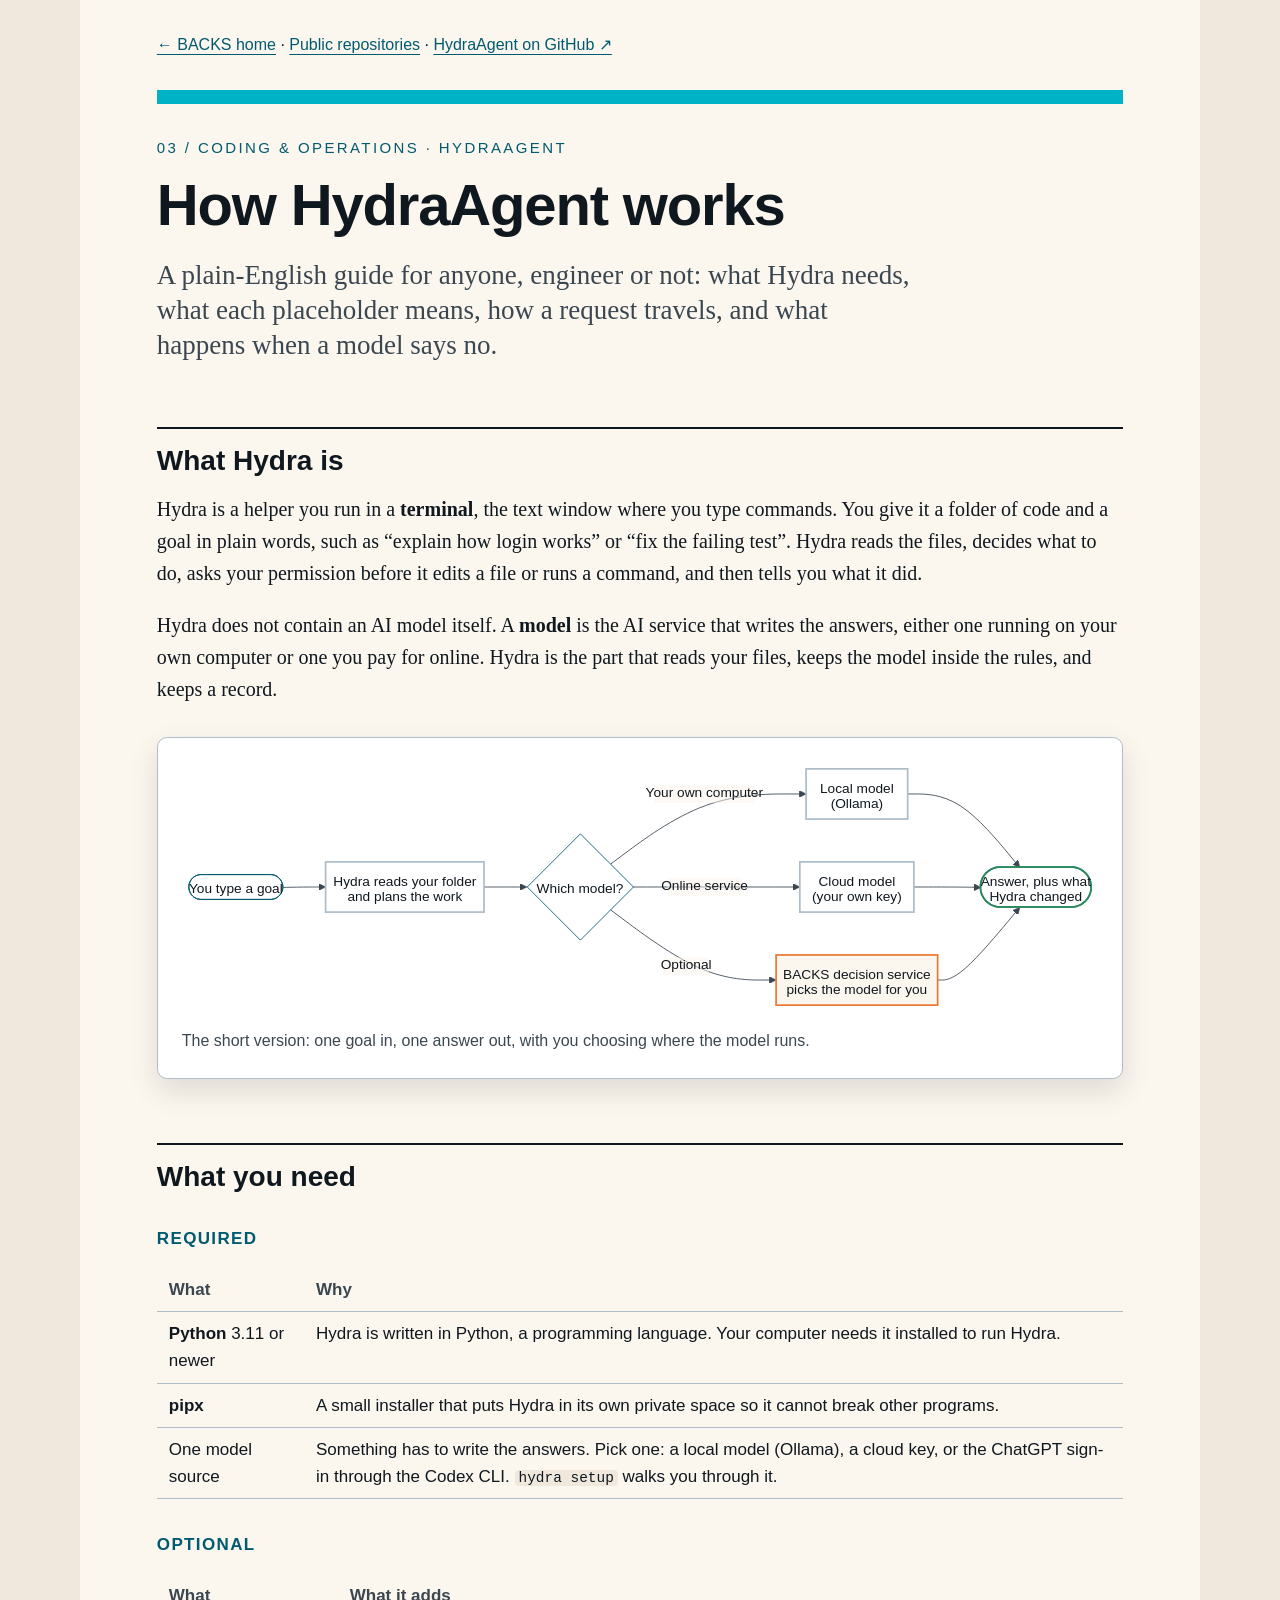
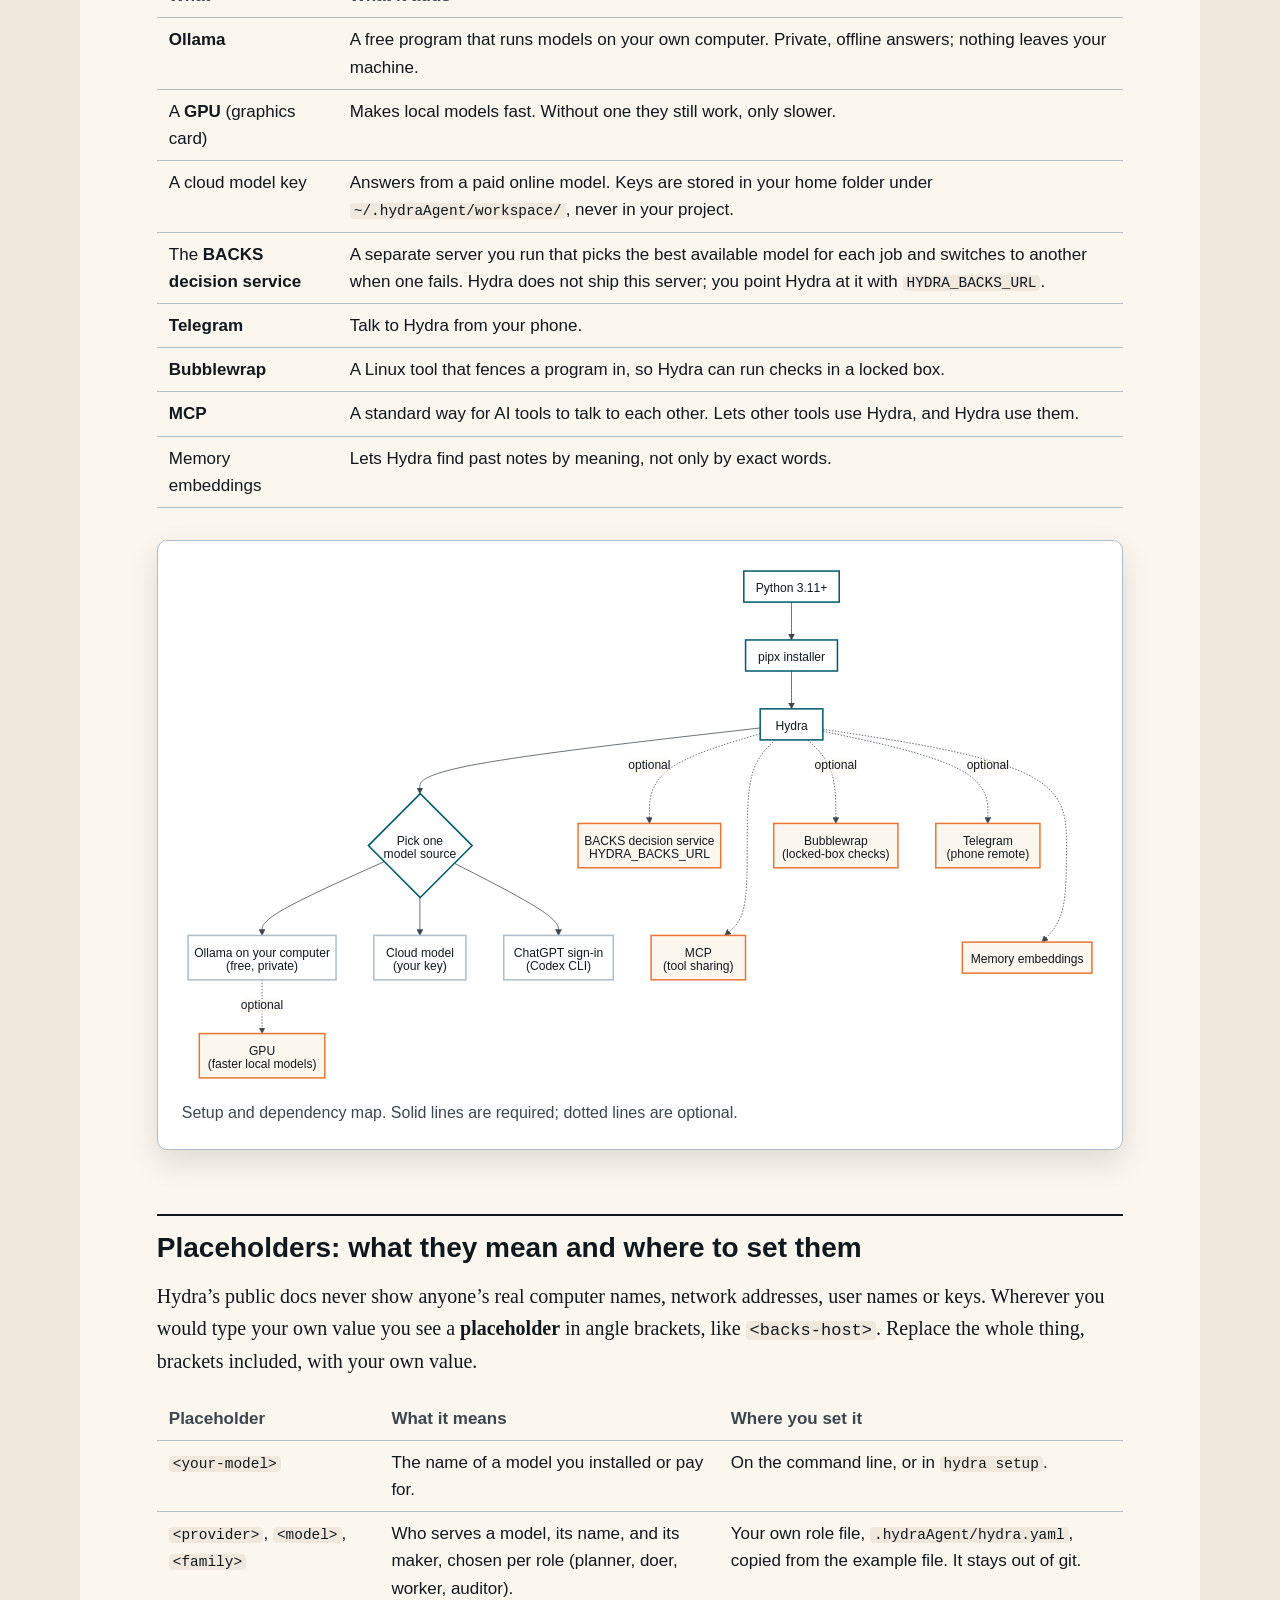
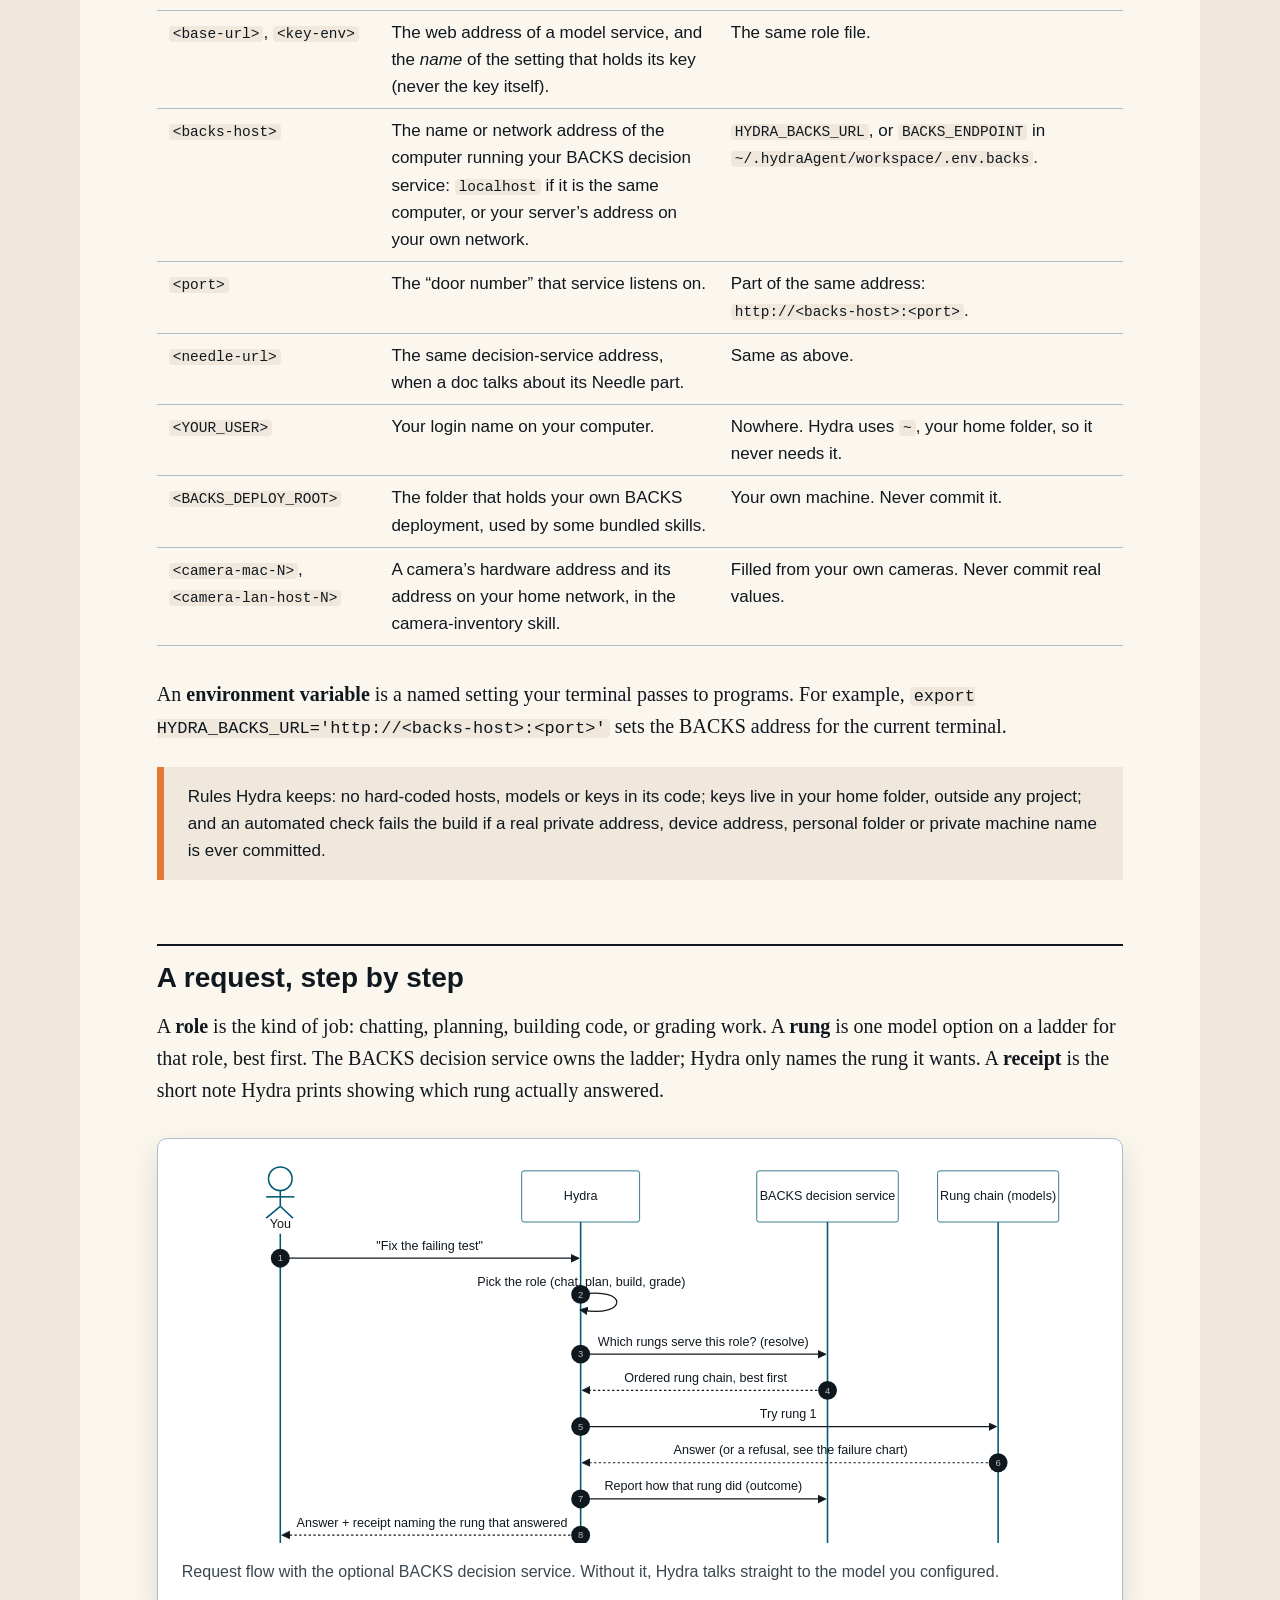
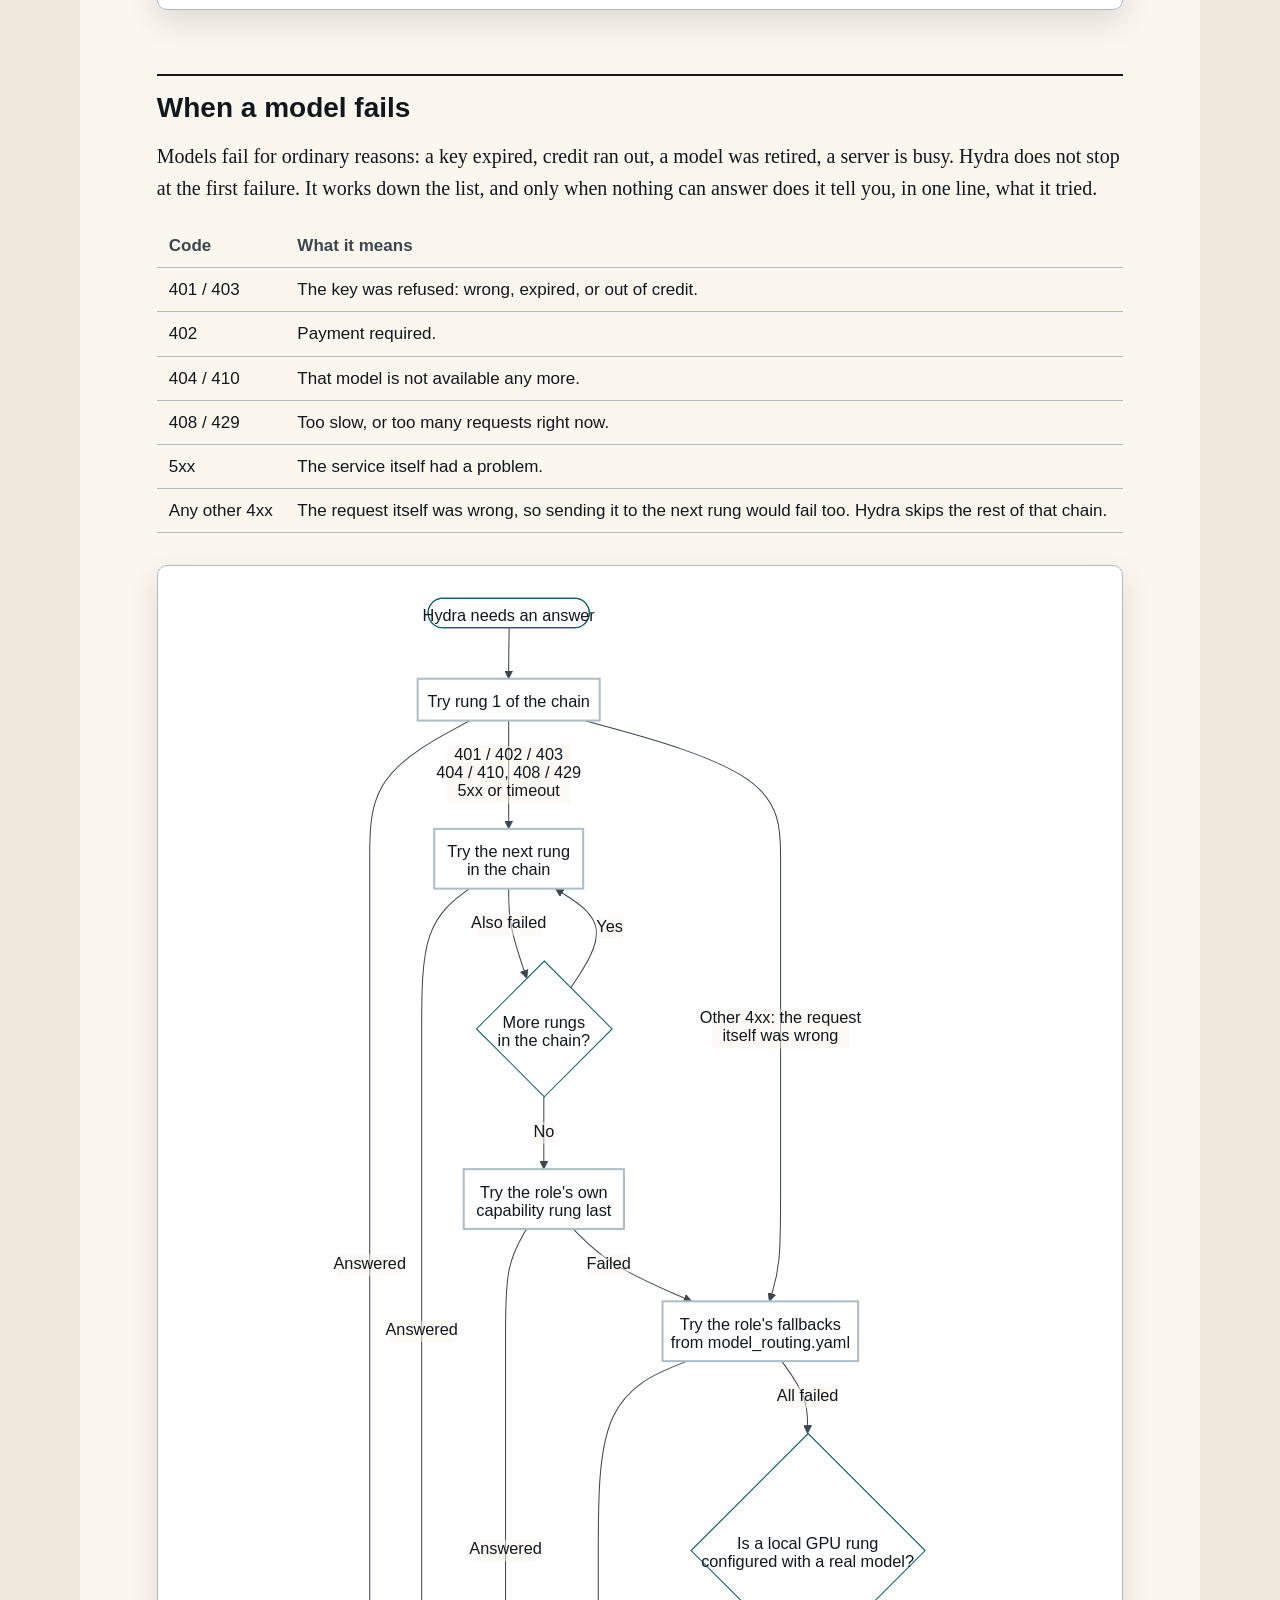
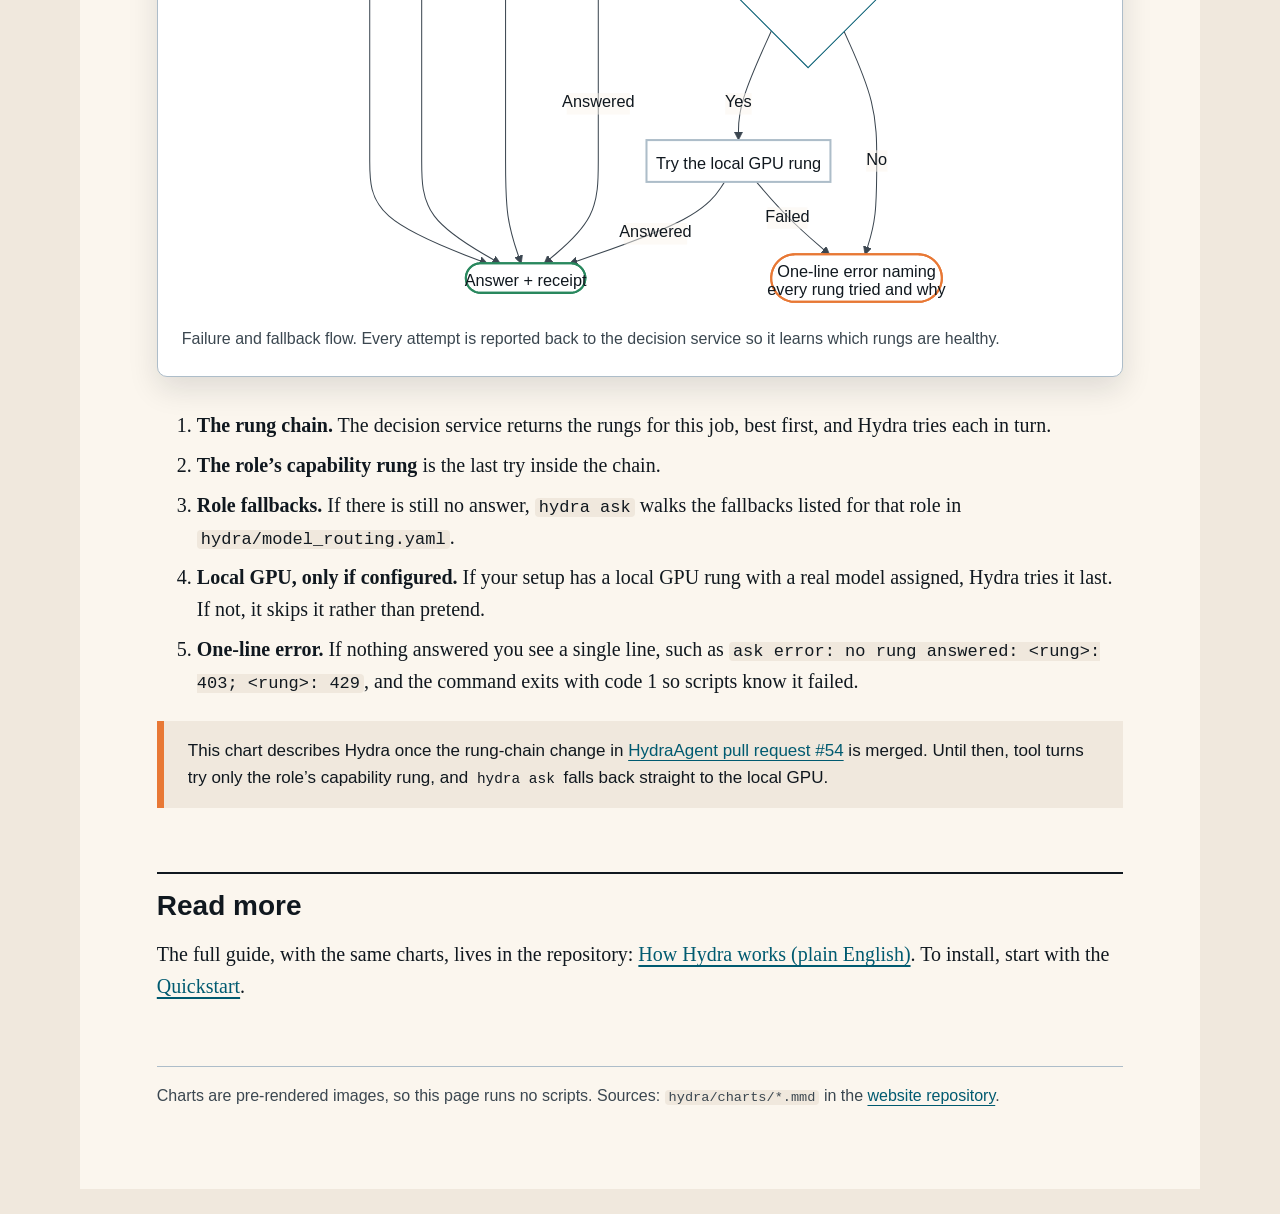
==== hydra/index.html @ c40177de "feat: plain-English Hydra explainer with static flow charts hydra/ explains what HydraAgent needs, w" ====
<!DOCTYPE html>
<html lang="en"><head><meta charset="utf-8"/><meta content="width=device-width,initial-scale=1" name="viewport"/><meta content="light" name="color-scheme"/><title>How HydraAgent works — in plain English, with flow charts</title><link href="styles.css" rel="stylesheet"/><link href="https://tcuzzo.github.io/hydra/" rel="canonical"/><meta content="What HydraAgent needs to run, what every placeholder in its docs means, how a request travels, and what happens when a model fails. Written for non-engineers, with flow charts." name="description"/><meta content="article" property="og:type"/><meta content="BACKS AIOS" property="og:site_name"/><meta content="en_US" property="og:locale"/><meta content="https://tcuzzo.github.io/hydra/" property="og:url"/><meta content="How HydraAgent works" property="og:title"/><meta content="What HydraAgent needs to run, what every placeholder in its docs means, how a request travels, and what happens when a model fails. Written for non-engineers, with flow charts." property="og:description"/><meta content="https://tcuzzo.github.io/assets/og-card-hydra.png" property="og:image"/><meta content="https://tcuzzo.github.io/assets/og-card-hydra.png" property="og:image:secure_url"/><meta content="image/png" property="og:image:type"/><meta content="1200" property="og:image:width"/><meta content="630" property="og:image:height"/><meta content="HydraAgent share card: the title 'How HydraAgent works' with the line 'Plain English, flow charts, no secrets.'" property="og:image:alt"/><meta content="summary_large_image" name="twitter:card"/><meta content="How HydraAgent works" name="twitter:title"/><meta content="What HydraAgent needs to run, what every placeholder means, and what happens when a model fails. With flow charts." name="twitter:description"/><meta content="https://tcuzzo.github.io/assets/og-card-hydra.png" name="twitter:image"/><meta content="HydraAgent share card: the title 'How HydraAgent works' with the line 'Plain English, flow charts, no secrets.'" name="twitter:image:alt"/></head><body>
<nav aria-label="Hydra page navigation" class="page-nav"><a href="../">← BACKS home</a> · <a href="../#public-projects">Public repositories</a> · <a href="https://github.com/Tcuzzo/HydraAgent_public">HydraAgent on GitHub ↗</a></nav>
<main>
<header>
<p class="kicker">03 / CODING &amp; OPERATIONS · HYDRAAGENT</p>
<h1>How HydraAgent works</h1>
<p class="deck">A plain-English guide for anyone, engineer or not: what Hydra needs, what each placeholder means, how a request travels, and what happens when a model says no.</p>
</header>

<h2 id="what">What Hydra is</h2>
<p>Hydra is a helper you run in a <strong>terminal</strong>, the text window where you type commands. You give it a folder of code and a goal in plain words, such as “explain how login works” or “fix the failing test”. Hydra reads the files, decides what to do, asks your permission before it edits a file or runs a command, and then tells you what it did.</p>
<p>Hydra does not contain an AI model itself. A <strong>model</strong> is the AI service that writes the answers, either one running on your own computer or one you pay for online. Hydra is the part that reads your files, keeps the model inside the rules, and keeps a record.</p>
<figure><img alt="Flow chart. You type a goal. Hydra reads your folder and plans the work, then asks which model to use: a local model on your own computer through Ollama, a cloud model with your own key, or, optionally, the BACKS decision service, which picks the model for you. Every path ends in an answer plus a list of what Hydra changed." height="292" src="figures/overview.svg" width="1070"/><figcaption>The short version: one goal in, one answer out, with you choosing where the model runs.</figcaption></figure>

<h2 id="needs">What you need</h2>
<h3>Required</h3>
<table><thead><tr><th>What</th><th>Why</th></tr></thead><tbody>
<tr><td><strong>Python</strong> 3.11 or newer</td><td>Hydra is written in Python, a programming language. Your computer needs it installed to run Hydra.</td></tr>
<tr><td><strong>pipx</strong></td><td>A small installer that puts Hydra in its own private space so it cannot break other programs.</td></tr>
<tr><td>One model source</td><td>Something has to write the answers. Pick one: a local model (Ollama), a cloud key, or the ChatGPT sign-in through the Codex CLI. <code>hydra setup</code> walks you through it.</td></tr>
</tbody></table>
<h3>Optional</h3>
<table><thead><tr><th>What</th><th>What it adds</th></tr></thead><tbody>
<tr><td><strong>Ollama</strong></td><td>A free program that runs models on your own computer. Private, offline answers; nothing leaves your machine.</td></tr>
<tr><td>A <strong>GPU</strong> (graphics card)</td><td>Makes local models fast. Without one they still work, only slower.</td></tr>
<tr><td>A cloud model key</td><td>Answers from a paid online model. Keys are stored in your home folder under <code>~/.hydraAgent/workspace/</code>, never in your project.</td></tr>
<tr><td>The <strong>BACKS decision service</strong></td><td>A separate server you run that picks the best available model for each job and switches to another when one fails. Hydra does not ship this server; you point Hydra at it with <code>HYDRA_BACKS_URL</code>.</td></tr>
<tr><td><strong>Telegram</strong></td><td>Talk to Hydra from your phone.</td></tr>
<tr><td><strong>Bubblewrap</strong></td><td>A Linux tool that fences a program in, so Hydra can run checks in a locked box.</td></tr>
<tr><td><strong>MCP</strong></td><td>A standard way for AI tools to talk to each other. Lets other tools use Hydra, and Hydra use them.</td></tr>
<tr><td>Memory embeddings</td><td>Lets Hydra find past notes by meaning, not only by exact words.</td></tr>
</tbody></table>
<figure><img alt="Setup map. Python 3.11 or newer, then the pipx installer, then Hydra. Hydra needs one model source: Ollama on your computer, a cloud model with your key, or the ChatGPT sign-in through the Codex CLI. Dotted lines lead to optional add-ons: a GPU for faster local models, the BACKS decision service set with HYDRA_BACKS_URL, Bubblewrap for locked-box checks, Telegram as a phone remote, MCP for tool sharing, and memory embeddings." height="685" src="figures/setup-map.svg" width="1211"/><figcaption>Setup and dependency map. Solid lines are required; dotted lines are optional.</figcaption></figure>

<h2 id="placeholders">Placeholders: what they mean and where to set them</h2>
<p>Hydra’s public docs never show anyone’s real computer names, network addresses, user names or keys. Wherever you would type your own value you see a <strong>placeholder</strong> in angle brackets, like <code>&lt;backs-host&gt;</code>. Replace the whole thing, brackets included, with your own value.</p>
<table><thead><tr><th>Placeholder</th><th>What it means</th><th>Where you set it</th></tr></thead><tbody>
<tr><td><code>&lt;your-model&gt;</code></td><td>The name of a model you installed or pay for.</td><td>On the command line, or in <code>hydra setup</code>.</td></tr>
<tr><td><code>&lt;provider&gt;</code>, <code>&lt;model&gt;</code>, <code>&lt;family&gt;</code></td><td>Who serves a model, its name, and its maker, chosen per role (planner, doer, worker, auditor).</td><td>Your own role file, <code>.hydraAgent/hydra.yaml</code>, copied from the example file. It stays out of git.</td></tr>
<tr><td><code>&lt;base-url&gt;</code>, <code>&lt;key-env&gt;</code></td><td>The web address of a model service, and the <em>name</em> of the setting that holds its key (never the key itself).</td><td>The same role file.</td></tr>
<tr><td><code>&lt;backs-host&gt;</code></td><td>The name or network address of the computer running your BACKS decision service: <code>localhost</code> if it is the same computer, or your server’s address on your own network.</td><td><code>HYDRA_BACKS_URL</code>, or <code>BACKS_ENDPOINT</code> in <code>~/.hydraAgent/workspace/.env.backs</code>.</td></tr>
<tr><td><code>&lt;port&gt;</code></td><td>The “door number” that service listens on.</td><td>Part of the same address: <code>http://&lt;backs-host&gt;:&lt;port&gt;</code>.</td></tr>
<tr><td><code>&lt;needle-url&gt;</code></td><td>The same decision-service address, when a doc talks about its Needle part.</td><td>Same as above.</td></tr>
<tr><td><code>&lt;YOUR_USER&gt;</code></td><td>Your login name on your computer.</td><td>Nowhere. Hydra uses <code>~</code>, your home folder, so it never needs it.</td></tr>
<tr><td><code>&lt;BACKS_DEPLOY_ROOT&gt;</code></td><td>The folder that holds your own BACKS deployment, used by some bundled skills.</td><td>Your own machine. Never commit it.</td></tr>
<tr><td><code>&lt;camera-mac-N&gt;</code>, <code>&lt;camera-lan-host-N&gt;</code></td><td>A camera’s hardware address and its address on your home network, in the camera-inventory skill.</td><td>Filled from your own cameras. Never commit real values.</td></tr>
</tbody></table>
<p>An <strong>environment variable</strong> is a named setting your terminal passes to programs. For example, <code>export HYDRA_BACKS_URL='http://&lt;backs-host&gt;:&lt;port&gt;'</code> sets the BACKS address for the current terminal.</p>
<p class="note">Rules Hydra keeps: no hard-coded hosts, models or keys in its code; keys live in your home folder, outside any project; and an automated check fails the build if a real private address, device address, personal folder or private machine name is ever committed.</p>

<h2 id="request">A request, step by step</h2>
<p>A <strong>role</strong> is the kind of job: chatting, planning, building code, or grading work. A <strong>rung</strong> is one model option on a ladder for that role, best first. The BACKS decision service owns the ladder; Hydra only names the rung it wants. A <strong>receipt</strong> is the short note Hydra prints showing which rung actually answered.</p>
<figure><img alt="Sequence chart. 1: You ask Hydra to fix the failing test. 2: Hydra picks the role. 3: Hydra asks the BACKS decision service which rungs serve that role. 4: The service returns an ordered rung chain, best first. 5: Hydra tries rung 1. 6: The rung answers, or refuses. 7: Hydra reports how that rung did back to the service. 8: Hydra gives you the answer plus a receipt naming the rung that answered." height="483" src="figures/request-flow.svg" width="1165"/><figcaption>Request flow with the optional BACKS decision service. Without it, Hydra talks straight to the model you configured.</figcaption></figure>

<h2 id="failures">When a model fails</h2>
<p>Models fail for ordinary reasons: a key expired, credit ran out, a model was retired, a server is busy. Hydra does not stop at the first failure. It works down the list, and only when nothing can answer does it tell you, in one line, what it tried.</p>
<table><thead><tr><th>Code</th><th>What it means</th></tr></thead><tbody>
<tr><td>401 / 403</td><td>The key was refused: wrong, expired, or out of credit.</td></tr>
<tr><td>402</td><td>Payment required.</td></tr>
<tr><td>404 / 410</td><td>That model is not available any more.</td></tr>
<tr><td>408 / 429</td><td>Too slow, or too many requests right now.</td></tr>
<tr><td>5xx</td><td>The service itself had a problem.</td></tr>
<tr><td>Any other 4xx</td><td>The request itself was wrong, so sending it to the next rung would fail too. Hydra skips the rest of that chain.</td></tr>
</tbody></table>
<figure class="narrow"><img alt="Failure and fallback chart. Hydra tries rung 1 of the chain. A 401, 402, 403, 404, 410, 408, 429, 5xx or timeout moves it to the next rung, and so on while rungs remain, then to the role's own capability rung. Any other 4xx skips the rest of the chain. If the chain fails, Hydra tries the role's fallbacks from model_routing.yaml. If they all fail, it tries the local GPU rung only if one is configured with a real model. Any answer ends in an answer plus receipt; if nothing answers, Hydra prints a one-line error naming every rung tried and why." height="1294" src="figures/failure-flow.svg" width="608"/><figcaption>Failure and fallback flow. Every attempt is reported back to the decision service so it learns which rungs are healthy.</figcaption></figure>
<ol>
<li><strong>The rung chain.</strong> The decision service returns the rungs for this job, best first, and Hydra tries each in turn.</li>
<li><strong>The role’s capability rung</strong> is the last try inside the chain.</li>
<li><strong>Role fallbacks.</strong> If there is still no answer, <code>hydra ask</code> walks the fallbacks listed for that role in <code>hydra/model_routing.yaml</code>.</li>
<li><strong>Local GPU, only if configured.</strong> If your setup has a local GPU rung with a real model assigned, Hydra tries it last. If not, it skips it rather than pretend.</li>
<li><strong>One-line error.</strong> If nothing answered you see a single line, such as <code>ask error: no rung answered: &lt;rung&gt;: 403; &lt;rung&gt;: 429</code>, and the command exits with code 1 so scripts know it failed.</li>
</ol>
<p class="note">This chart describes Hydra once the rung-chain change in <a href="https://github.com/Tcuzzo/HydraAgent_public/pull/54">HydraAgent pull request #54</a> is merged. Until then, tool turns try only the role’s capability rung, and <code>hydra ask</code> falls back straight to the local GPU.</p>

<h2 id="more">Read more</h2>
<p>The full guide, with the same charts, lives in the repository: <a href="https://github.com/Tcuzzo/HydraAgent_public/blob/main/docs/HOW_HYDRA_WORKS.md">How Hydra works (plain English)</a>. To install, start with the <a href="https://github.com/Tcuzzo/HydraAgent_public/blob/main/QUICKSTART.md">Quickstart</a>.</p>
</main>
<footer><p>Charts are pre-rendered images, so this page runs no scripts. Sources: <code>hydra/charts/*.mmd</code> in the <a href="https://github.com/Tcuzzo/tcuzzo.github.io">website repository</a>.</p></footer>
</body></html>
---- hydra/styles.css ----
@import url("../research/tokens.css");

/* Hydra explainer page. Consumes research/tokens.css only: no raw colors or font names. */
* { box-sizing: border-box; }
html { background: var(--paper-deep); color: var(--ink); }
body {
  margin: 0 auto;
  max-width: var(--max);
  background: var(--paper);
  color: var(--ink);
  font-family: var(--font-body);
  font-size: var(--font-body-size);
  line-height: 1.6;
  padding: var(--s8) clamp(var(--s6), 6vw, 88px) var(--s16);
}
a { color: var(--cyan-dark); overflow-wrap: anywhere; text-underline-offset: var(--s1); }
a:focus-visible { outline: var(--border-focus) solid var(--focus); outline-offset: var(--s1); }
h1, h2, h3, .kicker, nav, table, figcaption, .note { font-family: var(--font-display); }
.page-nav { font-size: var(--font-caption); margin-bottom: var(--s8); }
header { border-top: var(--border-cover) solid var(--cyan); padding-top: var(--s8); margin-bottom: var(--s12); }
.kicker { font-size: var(--font-kicker); letter-spacing: 0.16em; text-transform: uppercase; color: var(--cyan-dark); margin: 0 0 var(--s4); }
h1 { font-size: clamp(var(--font-chapter-min), 7vw, var(--font-chapter)); line-height: 1; letter-spacing: -0.02em; margin: 0 0 var(--s6); text-wrap: balance; }
.deck { font-size: var(--font-deck); line-height: 1.3; color: var(--ink-soft); max-width: var(--cover-text-measure); margin: 0; }
h2 { font-size: var(--font-subhead); line-height: 1.15; margin: var(--s16) 0 var(--s4); padding-top: var(--s4); border-top: var(--border-rule) solid var(--ink); }
h3 { font-size: var(--font-detail); text-transform: uppercase; letter-spacing: 0.08em; color: var(--cyan-dark); margin: var(--s8) 0 var(--s2); }
p { margin: 0 0 1em; }
code { font-family: var(--font-mono); font-size: 0.85em; background: var(--paper-deep); padding: 0 var(--s1); border-radius: var(--r-small); }
figure { margin: var(--s8) 0; padding: var(--s6); background: var(--panel); border: var(--border-hairline) solid var(--line); border-radius: var(--r-medium); box-shadow: var(--shadow); }
figure img { display: block; width: 100%; height: auto; }
figure.narrow img { max-width: 620px; margin: 0 auto; }
figcaption { font-size: var(--font-caption); color: var(--ink-soft); margin-top: var(--s4); }
table { width: 100%; border-collapse: collapse; font-size: var(--font-detail); margin: var(--s4) 0 var(--s8); }
th, td { text-align: left; vertical-align: top; padding: var(--s2) var(--s3); border-bottom: var(--border-hairline) solid var(--line); }
th { color: var(--ink-soft); font-weight: 700; }
td code { white-space: nowrap; }
ol li, ul li { margin-bottom: var(--s2); }
.note { font-size: var(--font-detail); border-left: var(--border-callout) solid var(--orange); background: var(--paper-deep); padding: var(--s4) var(--s6); margin: var(--s6) 0; }
footer { margin-top: var(--s16); padding-top: var(--s4); border-top: var(--border-hairline) solid var(--line); font-family: var(--font-display); font-size: var(--font-caption); color: var(--ink-soft); }
@media (max-width: 720px) {
  body { font-size: var(--font-mobile-body); }
  table, thead, tbody, tr, th, td { display: block; }
  thead { display: none; }
  td { border: 0; padding: var(--s1) 0; }
  tr { border-bottom: var(--border-hairline) solid var(--line); padding: var(--s3) 0; }
  figure { padding: var(--s3); }
}
@media (prefers-reduced-motion: reduce) { * { transition: none !important; animation: none !important; } }
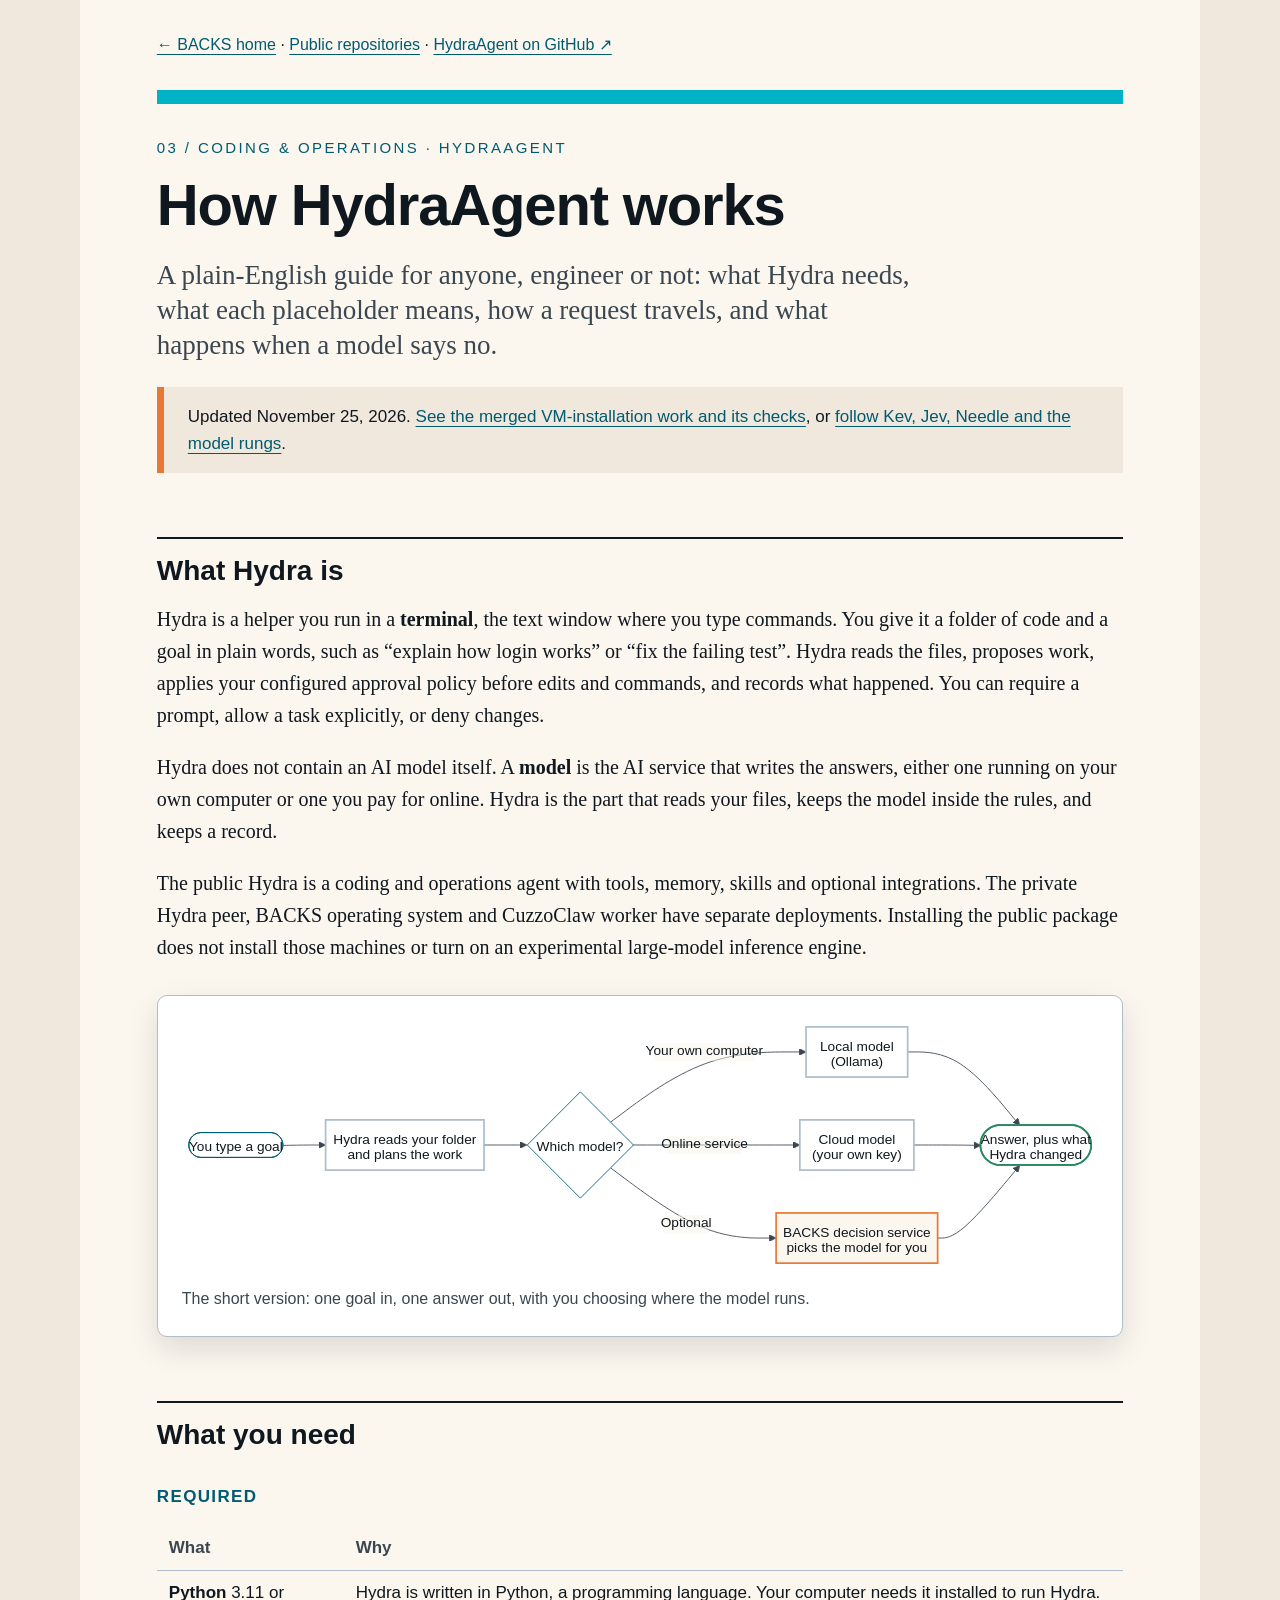
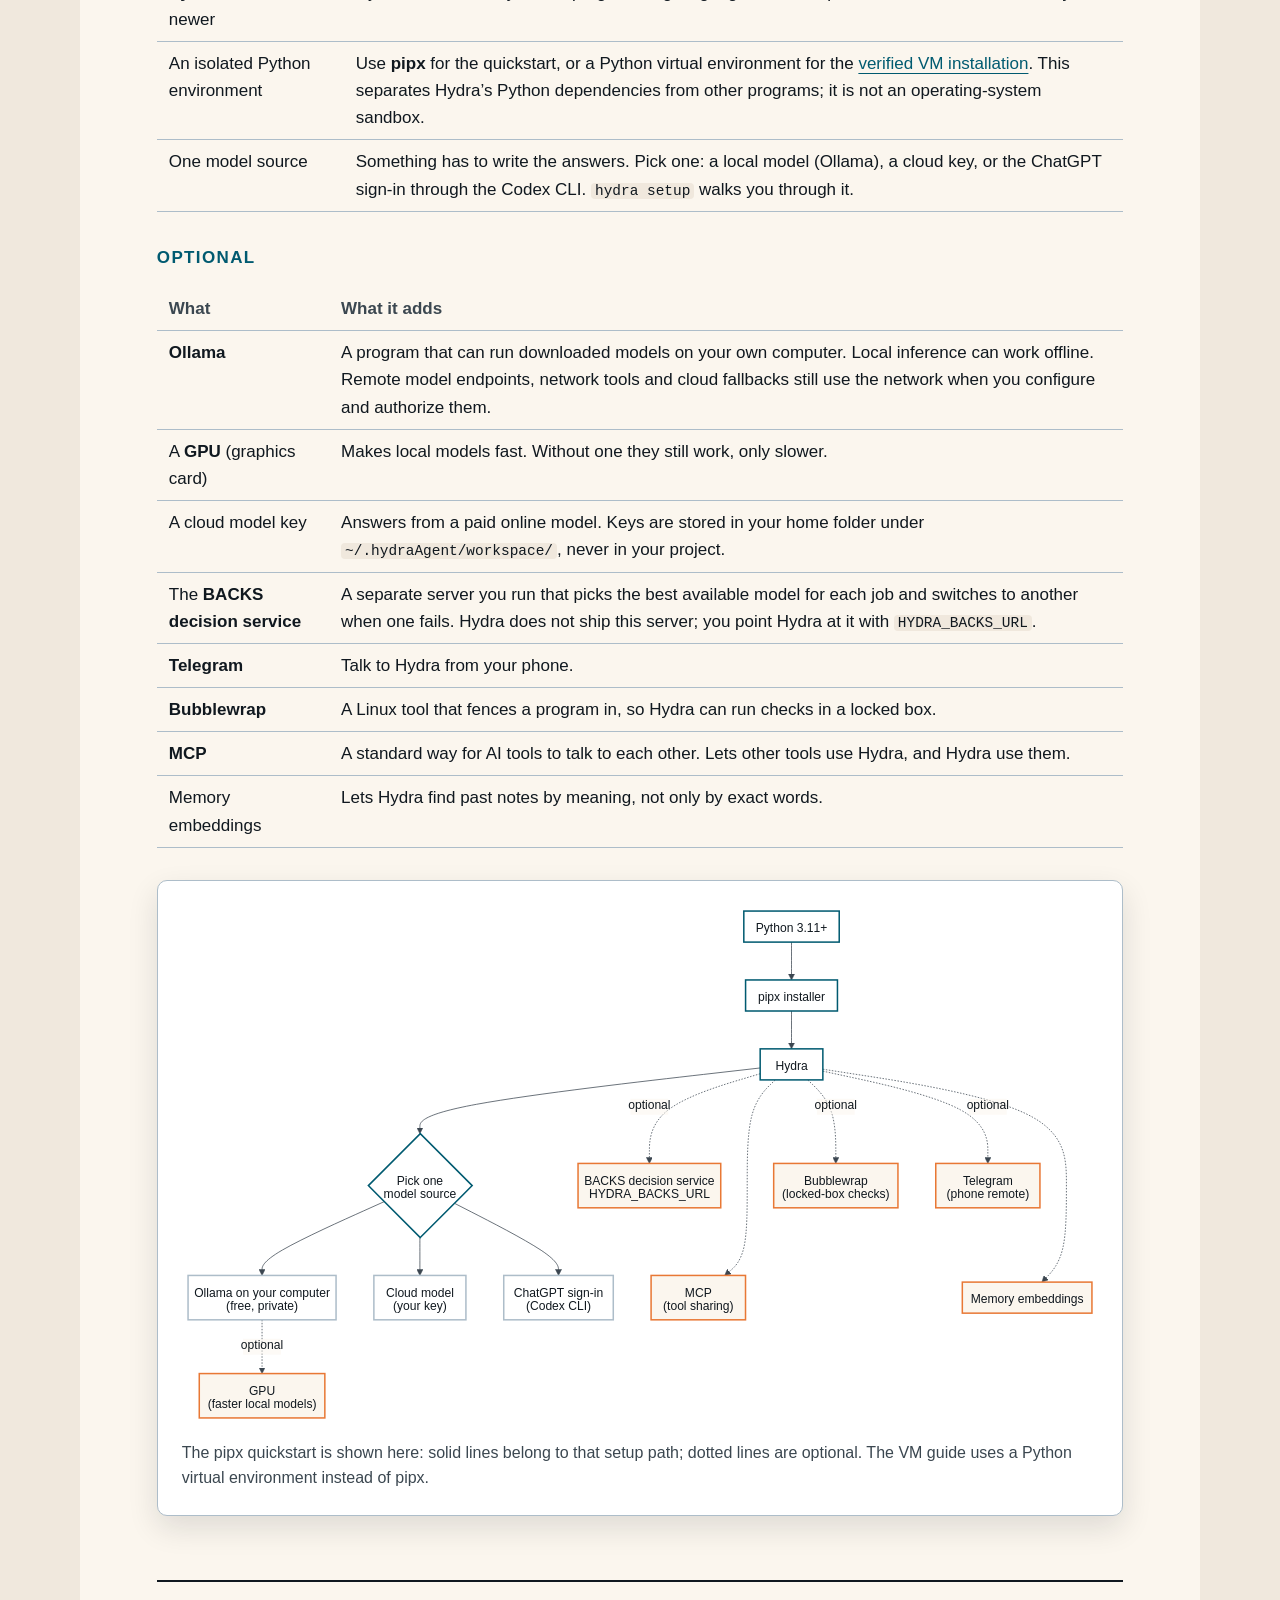
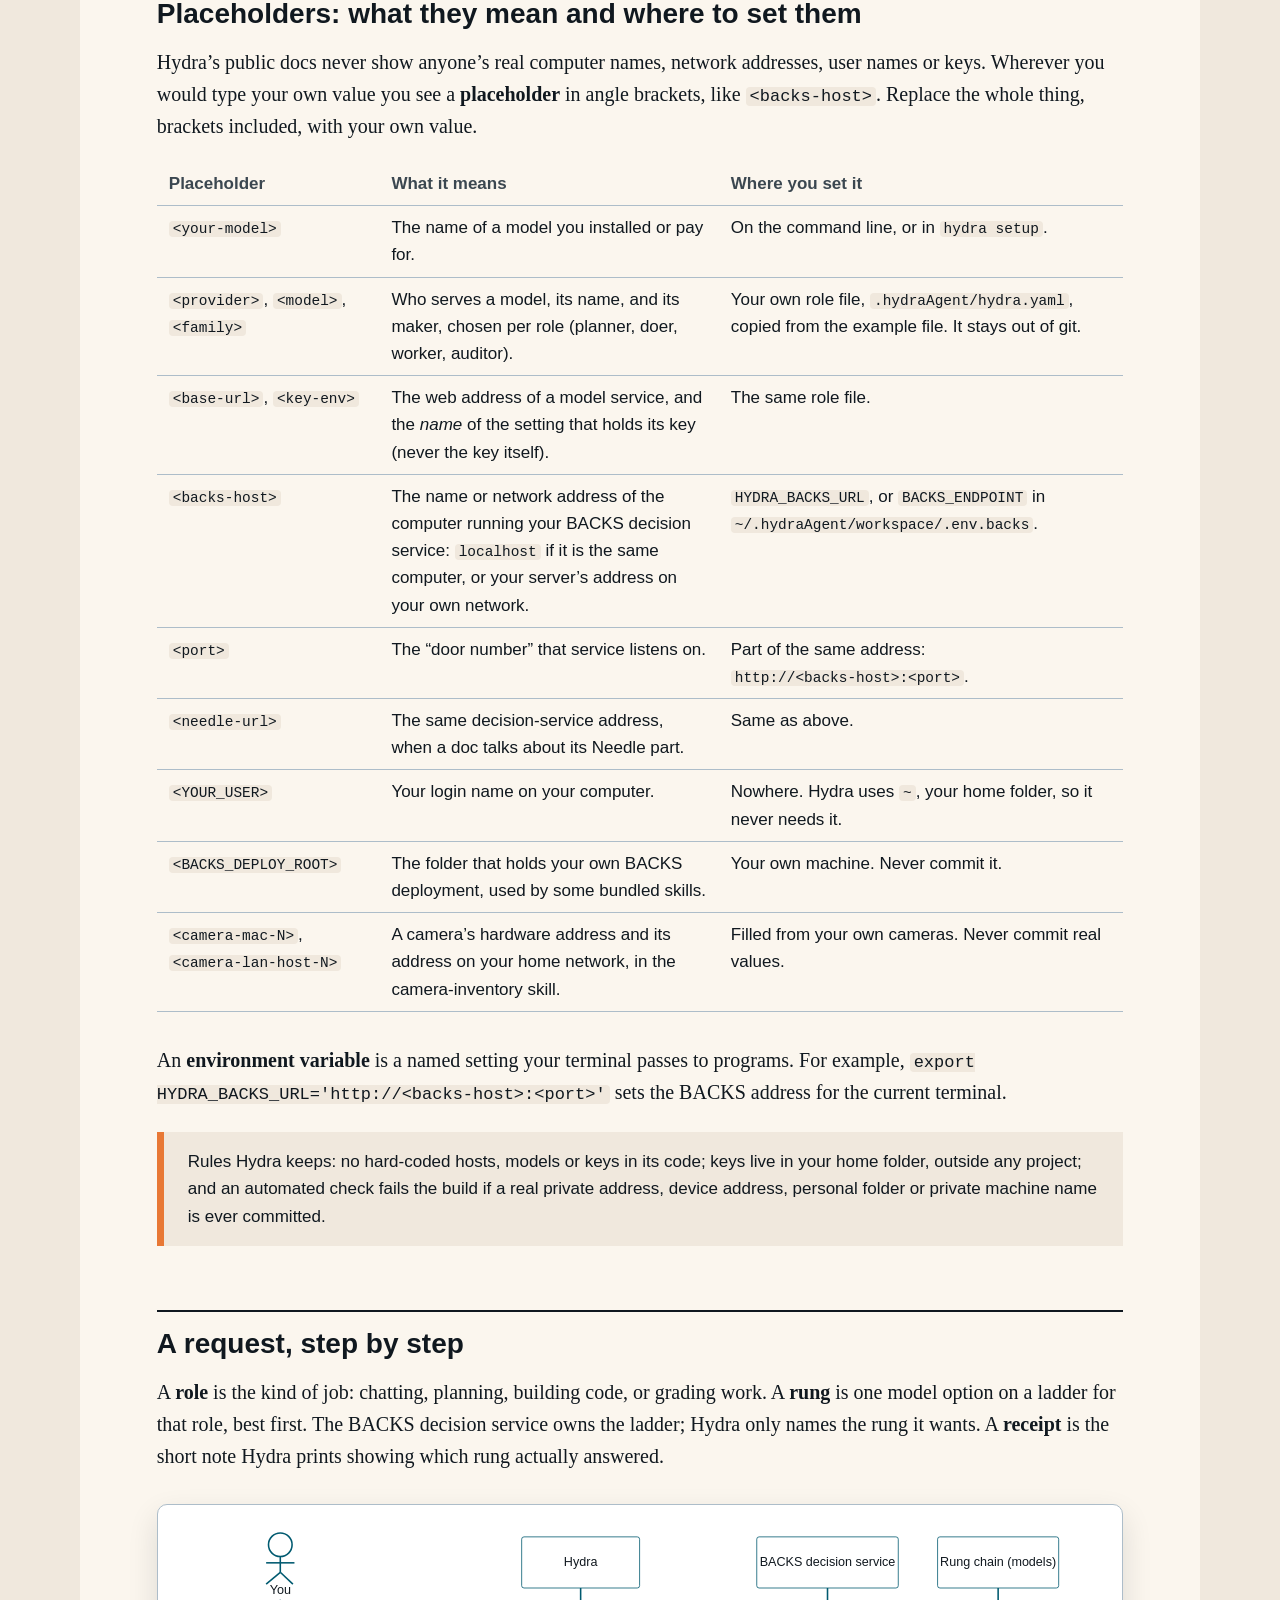
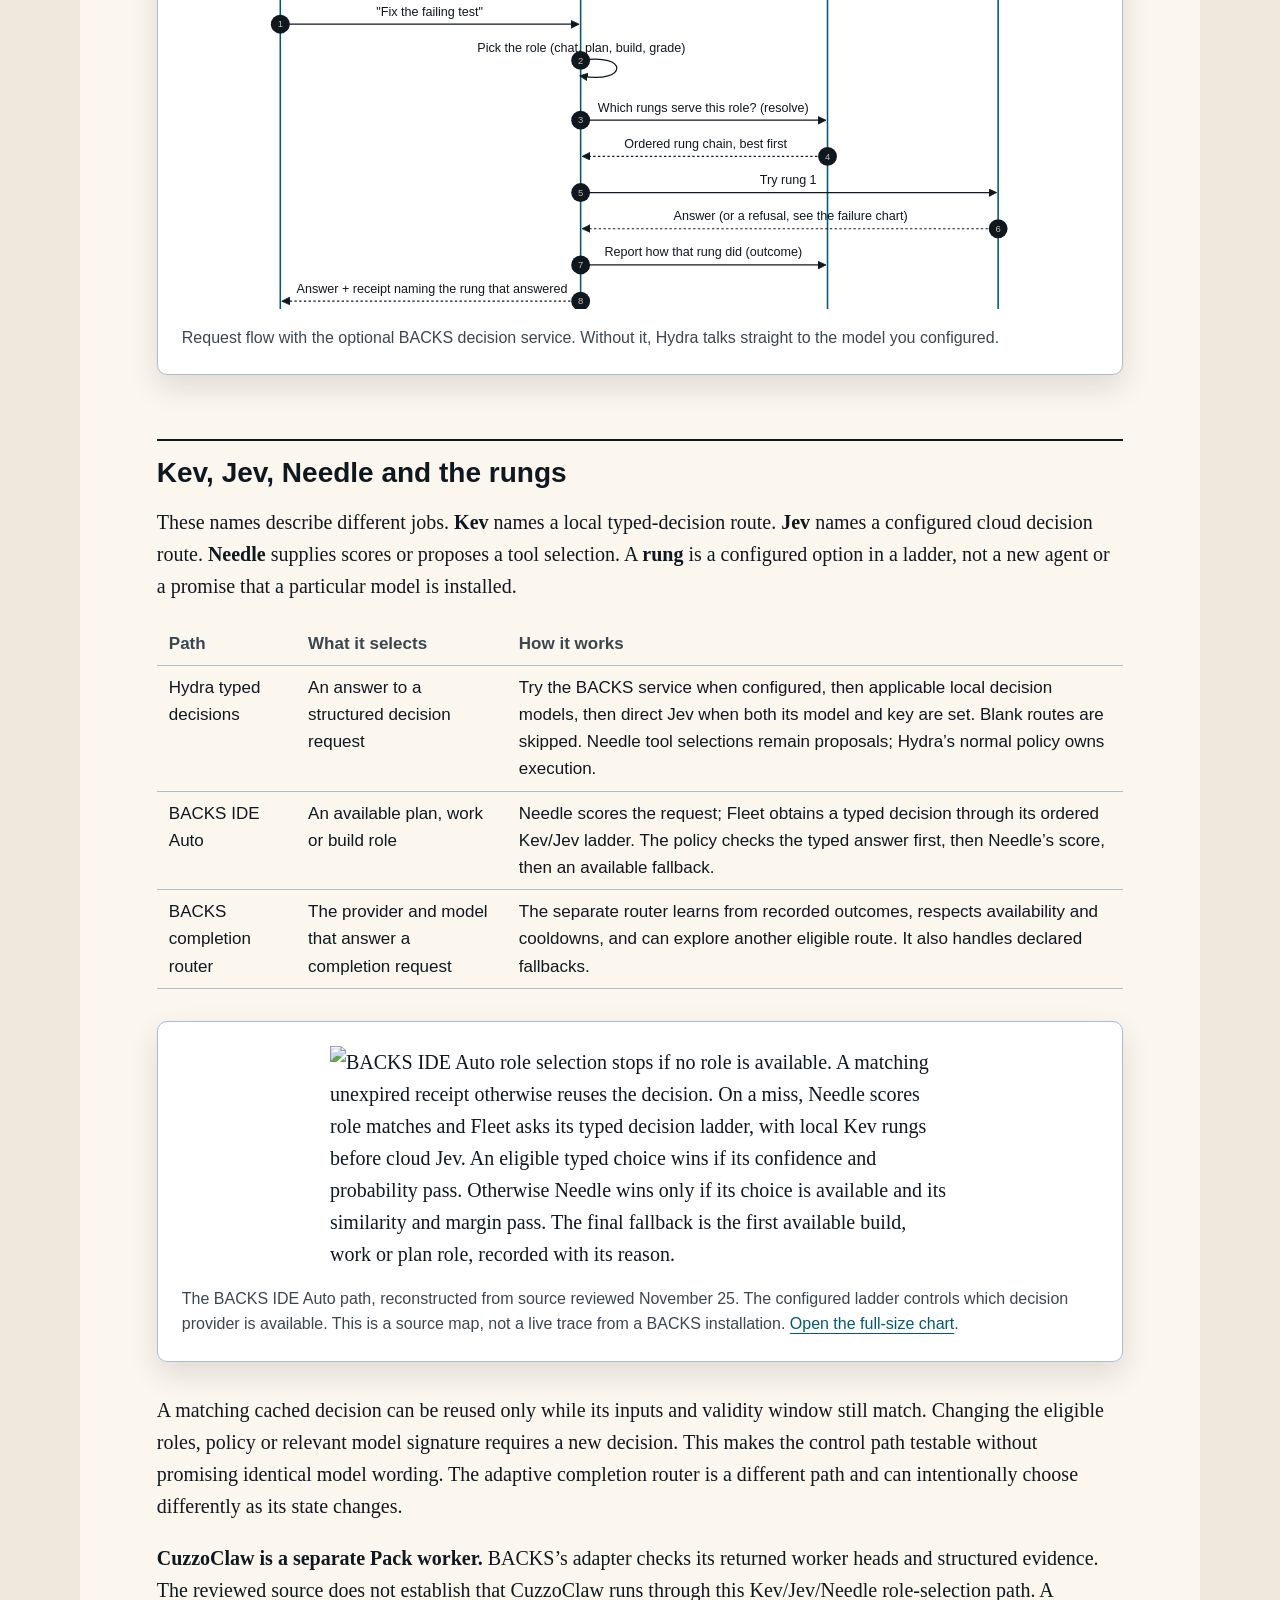
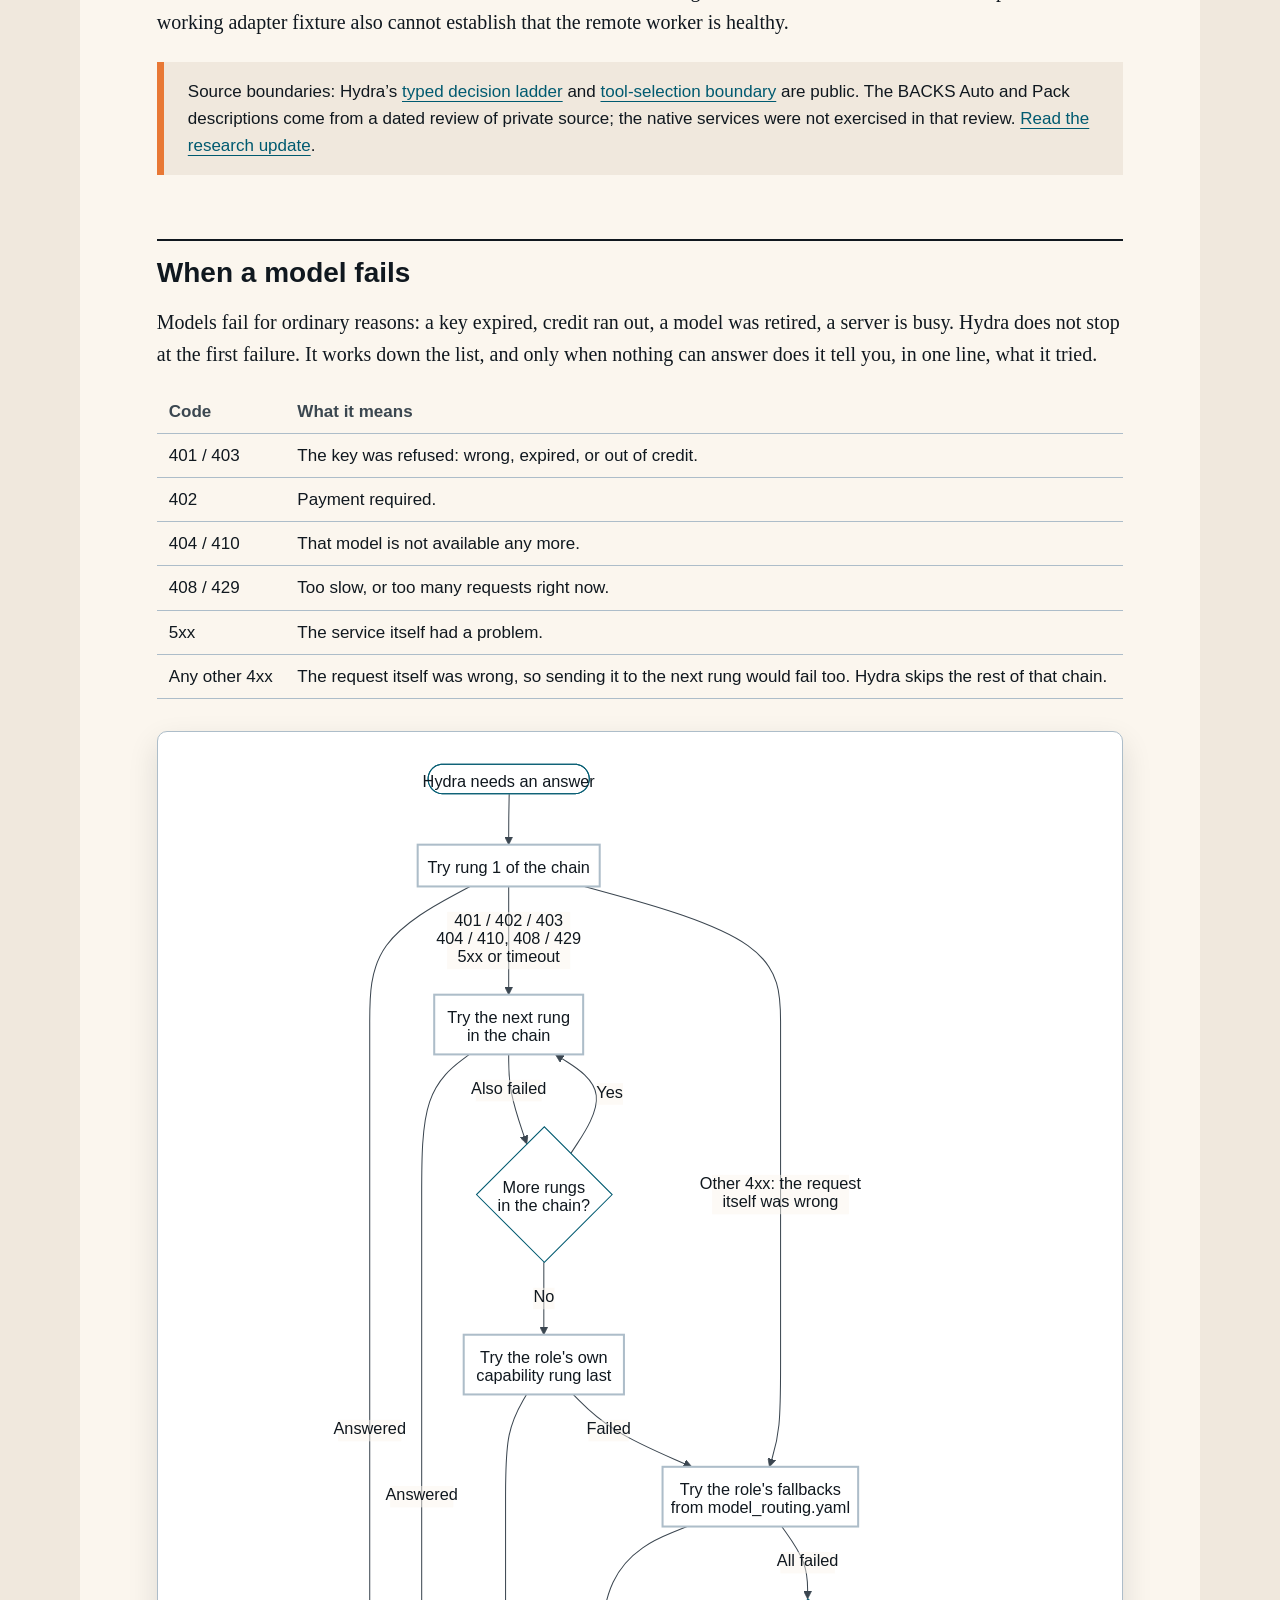
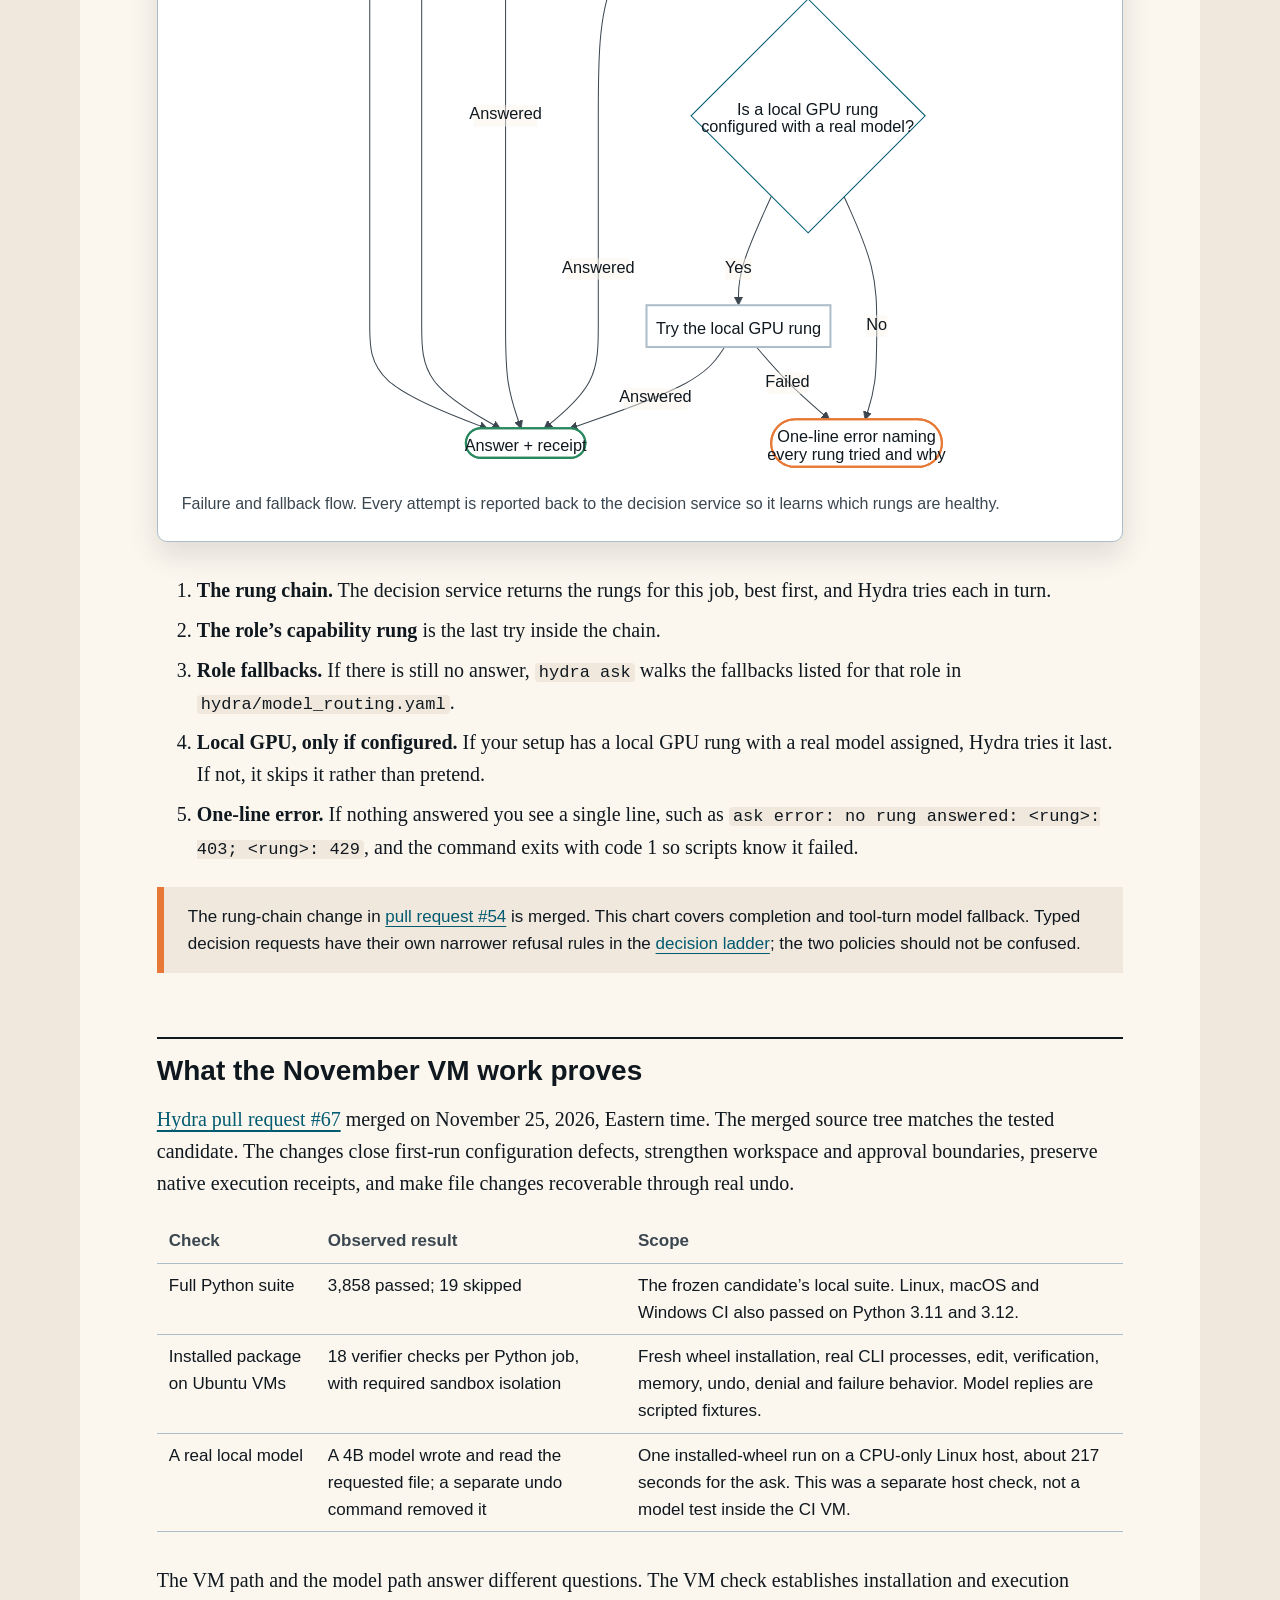
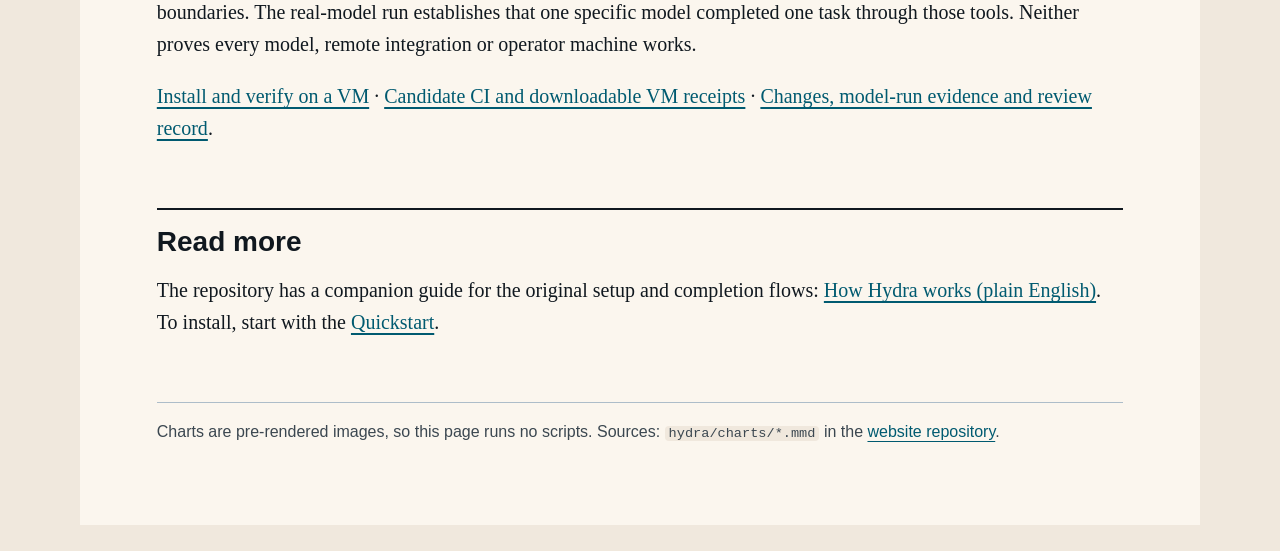
==== commit 14187ab5: "Document verified Hydra delivery and BACKS routing paths" ====
--- a/hydra/index.html
+++ b/hydra/index.html
@@ -6,23 +6,25 @@
 <p class="kicker">03 / CODING &amp; OPERATIONS · HYDRAAGENT</p>
 <h1>How HydraAgent works</h1>
 <p class="deck">A plain-English guide for anyone, engineer or not: what Hydra needs, what each placeholder means, how a request travels, and what happens when a model says no.</p>
+<p class="note">Updated November 25, 2026. <a href="#verified">See the merged VM-installation work and its checks</a>, or <a href="#routing">follow Kev, Jev, Needle and the model rungs</a>.</p>
 </header>
 
 <h2 id="what">What Hydra is</h2>
-<p>Hydra is a helper you run in a <strong>terminal</strong>, the text window where you type commands. You give it a folder of code and a goal in plain words, such as “explain how login works” or “fix the failing test”. Hydra reads the files, decides what to do, asks your permission before it edits a file or runs a command, and then tells you what it did.</p>
+<p>Hydra is a helper you run in a <strong>terminal</strong>, the text window where you type commands. You give it a folder of code and a goal in plain words, such as “explain how login works” or “fix the failing test”. Hydra reads the files, proposes work, applies your configured approval policy before edits and commands, and records what happened. You can require a prompt, allow a task explicitly, or deny changes.</p>
 <p>Hydra does not contain an AI model itself. A <strong>model</strong> is the AI service that writes the answers, either one running on your own computer or one you pay for online. Hydra is the part that reads your files, keeps the model inside the rules, and keeps a record.</p>
+<p>The public Hydra is a coding and operations agent with tools, memory, skills and optional integrations. The private Hydra peer, BACKS operating system and CuzzoClaw worker have separate deployments. Installing the public package does not install those machines or turn on an experimental large-model inference engine.</p>
 <figure><img alt="Flow chart. You type a goal. Hydra reads your folder and plans the work, then asks which model to use: a local model on your own computer through Ollama, a cloud model with your own key, or, optionally, the BACKS decision service, which picks the model for you. Every path ends in an answer plus a list of what Hydra changed." height="292" src="figures/overview.svg" width="1070"/><figcaption>The short version: one goal in, one answer out, with you choosing where the model runs.</figcaption></figure>
 
 <h2 id="needs">What you need</h2>
 <h3>Required</h3>
 <table><thead><tr><th>What</th><th>Why</th></tr></thead><tbody>
 <tr><td><strong>Python</strong> 3.11 or newer</td><td>Hydra is written in Python, a programming language. Your computer needs it installed to run Hydra.</td></tr>
-<tr><td><strong>pipx</strong></td><td>A small installer that puts Hydra in its own private space so it cannot break other programs.</td></tr>
+<tr><td>An isolated Python environment</td><td>Use <strong>pipx</strong> for the quickstart, or a Python virtual environment for the <a href="https://github.com/Tcuzzo/HydraAgent_public/blob/13b9f4b44671fe99ed175965ba91401d6d75a8f0/docs/VM-INSTALL.md">verified VM installation</a>. This separates Hydra’s Python dependencies from other programs; it is not an operating-system sandbox.</td></tr>
 <tr><td>One model source</td><td>Something has to write the answers. Pick one: a local model (Ollama), a cloud key, or the ChatGPT sign-in through the Codex CLI. <code>hydra setup</code> walks you through it.</td></tr>
 </tbody></table>
 <h3>Optional</h3>
 <table><thead><tr><th>What</th><th>What it adds</th></tr></thead><tbody>
-<tr><td><strong>Ollama</strong></td><td>A free program that runs models on your own computer. Private, offline answers; nothing leaves your machine.</td></tr>
+<tr><td><strong>Ollama</strong></td><td>A program that can run downloaded models on your own computer. Local inference can work offline. Remote model endpoints, network tools and cloud fallbacks still use the network when you configure and authorize them.</td></tr>
 <tr><td>A <strong>GPU</strong> (graphics card)</td><td>Makes local models fast. Without one they still work, only slower.</td></tr>
 <tr><td>A cloud model key</td><td>Answers from a paid online model. Keys are stored in your home folder under <code>~/.hydraAgent/workspace/</code>, never in your project.</td></tr>
 <tr><td>The <strong>BACKS decision service</strong></td><td>A separate server you run that picks the best available model for each job and switches to another when one fails. Hydra does not ship this server; you point Hydra at it with <code>HYDRA_BACKS_URL</code>.</td></tr>
@@ -31,7 +33,7 @@
 <tr><td><strong>MCP</strong></td><td>A standard way for AI tools to talk to each other. Lets other tools use Hydra, and Hydra use them.</td></tr>
 <tr><td>Memory embeddings</td><td>Lets Hydra find past notes by meaning, not only by exact words.</td></tr>
 </tbody></table>
-<figure><img alt="Setup map. Python 3.11 or newer, then the pipx installer, then Hydra. Hydra needs one model source: Ollama on your computer, a cloud model with your key, or the ChatGPT sign-in through the Codex CLI. Dotted lines lead to optional add-ons: a GPU for faster local models, the BACKS decision service set with HYDRA_BACKS_URL, Bubblewrap for locked-box checks, Telegram as a phone remote, MCP for tool sharing, and memory embeddings." height="685" src="figures/setup-map.svg" width="1211"/><figcaption>Setup and dependency map. Solid lines are required; dotted lines are optional.</figcaption></figure>
+<figure><img alt="The pipx quickstart setup map. Python 3.11 or newer, then the pipx installer, then Hydra. Hydra needs one model source: Ollama on your computer, a cloud model with your key, or the ChatGPT sign-in through the Codex CLI. Dotted lines lead to optional add-ons: a GPU for faster local models, the BACKS decision service set with HYDRA_BACKS_URL, Bubblewrap for locked-box checks, Telegram as a phone remote, MCP for tool sharing, and memory embeddings." height="685" src="figures/setup-map.svg" width="1211"/><figcaption>The pipx quickstart is shown here: solid lines belong to that setup path; dotted lines are optional. The VM guide uses a Python virtual environment instead of pipx.</figcaption></figure>
 
 <h2 id="placeholders">Placeholders: what they mean and where to set them</h2>
 <p>Hydra’s public docs never show anyone’s real computer names, network addresses, user names or keys. Wherever you would type your own value you see a <strong>placeholder</strong> in angle brackets, like <code>&lt;backs-host&gt;</code>. Replace the whole thing, brackets included, with your own value.</p>
@@ -53,6 +55,18 @@
 <p>A <strong>role</strong> is the kind of job: chatting, planning, building code, or grading work. A <strong>rung</strong> is one model option on a ladder for that role, best first. The BACKS decision service owns the ladder; Hydra only names the rung it wants. A <strong>receipt</strong> is the short note Hydra prints showing which rung actually answered.</p>
 <figure><img alt="Sequence chart. 1: You ask Hydra to fix the failing test. 2: Hydra picks the role. 3: Hydra asks the BACKS decision service which rungs serve that role. 4: The service returns an ordered rung chain, best first. 5: Hydra tries rung 1. 6: The rung answers, or refuses. 7: Hydra reports how that rung did back to the service. 8: Hydra gives you the answer plus a receipt naming the rung that answered." height="483" src="figures/request-flow.svg" width="1165"/><figcaption>Request flow with the optional BACKS decision service. Without it, Hydra talks straight to the model you configured.</figcaption></figure>
 
+<h2 id="routing">Kev, Jev, Needle and the rungs</h2>
+<p>These names describe different jobs. <strong>Kev</strong> names a local typed-decision route. <strong>Jev</strong> names a configured cloud decision route. <strong>Needle</strong> supplies scores or proposes a tool selection. A <strong>rung</strong> is a configured option in a ladder, not a new agent or a promise that a particular model is installed.</p>
+<table><thead><tr><th>Path</th><th>What it selects</th><th>How it works</th></tr></thead><tbody>
+<tr><td>Hydra typed decisions</td><td>An answer to a structured decision request</td><td>Try the BACKS service when configured, then applicable local decision models, then direct Jev when both its model and key are set. Blank routes are skipped. Needle tool selections remain proposals; Hydra’s normal policy owns execution.</td></tr>
+<tr><td>BACKS IDE Auto</td><td>An available plan, work or build role</td><td>Needle scores the request; Fleet obtains a typed decision through its ordered Kev/Jev ladder. The policy checks the typed answer first, then Needle’s score, then an available fallback.</td></tr>
+<tr><td>BACKS completion router</td><td>The provider and model that answer a completion request</td><td>The separate router learns from recorded outcomes, respects availability and cooldowns, and can explore another eligible route. It also handles declared fallbacks.</td></tr>
+</tbody></table>
+<figure class="narrow" id="routing-map"><img alt="BACKS IDE Auto role selection stops if no role is available. A matching unexpired receipt otherwise reuses the decision. On a miss, Needle scores role matches and Fleet asks its typed decision ladder, with local Kev rungs before cloud Jev. An eligible typed choice wins if its confidence and probability pass. Otherwise Needle wins only if its choice is available and its similarity and margin pass. The final fallback is the first available build, work or plan role, recorded with its reason." src="figures/typed-routing.svg"/><figcaption>The BACKS IDE Auto path, reconstructed from source reviewed November 25. The configured ladder controls which decision provider is available. This is a source map, not a live trace from a BACKS installation. <a href="figures/typed-routing.svg">Open the full-size chart</a>.</figcaption></figure>
+<p>A matching cached decision can be reused only while its inputs and validity window still match. Changing the eligible roles, policy or relevant model signature requires a new decision. This makes the control path testable without promising identical model wording. The adaptive completion router is a different path and can intentionally choose differently as its state changes.</p>
+<p><strong>CuzzoClaw is a separate Pack worker.</strong> BACKS’s adapter checks its returned worker heads and structured evidence. The reviewed source does not establish that CuzzoClaw runs through this Kev/Jev/Needle role-selection path. A working adapter fixture also cannot establish that the remote worker is healthy.</p>
+<p class="note">Source boundaries: Hydra’s <a href="https://github.com/Tcuzzo/HydraAgent_public/blob/13b9f4b44671fe99ed175965ba91401d6d75a8f0/hydra/decision_ladder.py">typed decision ladder</a> and <a href="https://github.com/Tcuzzo/HydraAgent_public/blob/13b9f4b44671fe99ed175965ba91401d6d75a8f0/hydra/decision_tools.py">tool-selection boundary</a> are public. The BACKS Auto and Pack descriptions come from a dated review of private source; the native services were not exercised in that review. <a href="../research/#november-routing">Read the research update</a>.</p>
+
 <h2 id="failures">When a model fails</h2>
 <p>Models fail for ordinary reasons: a key expired, credit ran out, a model was retired, a server is busy. Hydra does not stop at the first failure. It works down the list, and only when nothing can answer does it tell you, in one line, what it tried.</p>
 <table><thead><tr><th>Code</th><th>What it means</th></tr></thead><tbody>
@@ -71,10 +85,20 @@
 <li><strong>Local GPU, only if configured.</strong> If your setup has a local GPU rung with a real model assigned, Hydra tries it last. If not, it skips it rather than pretend.</li>
 <li><strong>One-line error.</strong> If nothing answered you see a single line, such as <code>ask error: no rung answered: &lt;rung&gt;: 403; &lt;rung&gt;: 429</code>, and the command exits with code 1 so scripts know it failed.</li>
 </ol>
-<p class="note">This chart describes Hydra once the rung-chain change in <a href="https://github.com/Tcuzzo/HydraAgent_public/pull/54">HydraAgent pull request #54</a> is merged. Until then, tool turns try only the role’s capability rung, and <code>hydra ask</code> falls back straight to the local GPU.</p>
+<p class="note">The rung-chain change in <a href="https://github.com/Tcuzzo/HydraAgent_public/pull/54">pull request #54</a> is merged. This chart covers completion and tool-turn model fallback. Typed decision requests have their own narrower refusal rules in the <a href="https://github.com/Tcuzzo/HydraAgent_public/blob/13b9f4b44671fe99ed175965ba91401d6d75a8f0/hydra/decision_ladder.py">decision ladder</a>; the two policies should not be confused.</p>
+
+<h2 id="verified">What the November VM work proves</h2>
+<p><a href="https://github.com/Tcuzzo/HydraAgent_public/pull/67">Hydra pull request #67</a> merged on November 25, 2026, Eastern time. The merged source tree matches the tested candidate. The changes close first-run configuration defects, strengthen workspace and approval boundaries, preserve native execution receipts, and make file changes recoverable through real undo.</p>
+<table><thead><tr><th>Check</th><th>Observed result</th><th>Scope</th></tr></thead><tbody>
+<tr><td>Full Python suite</td><td>3,858 passed; 19 skipped</td><td>The frozen candidate’s local suite. Linux, macOS and Windows CI also passed on Python 3.11 and 3.12.</td></tr>
+<tr><td>Installed package on Ubuntu VMs</td><td>18 verifier checks per Python job, with required sandbox isolation</td><td>Fresh wheel installation, real CLI processes, edit, verification, memory, undo, denial and failure behavior. Model replies are scripted fixtures.</td></tr>
+<tr><td>A real local model</td><td>A 4B model wrote and read the requested file; a separate undo command removed it</td><td>One installed-wheel run on a CPU-only Linux host, about 217 seconds for the ask. This was a separate host check, not a model test inside the CI VM.</td></tr>
+</tbody></table>
+<p>The VM path and the model path answer different questions. The VM check establishes installation and execution boundaries. The real-model run establishes that one specific model completed one task through those tools. Neither proves every model, remote integration or operator machine works.</p>
+<p><a href="https://github.com/Tcuzzo/HydraAgent_public/blob/13b9f4b44671fe99ed175965ba91401d6d75a8f0/docs/VM-INSTALL.md">Install and verify on a VM</a> · <a href="https://github.com/Tcuzzo/HydraAgent_public/actions/runs/45737513405">Candidate CI and downloadable VM receipts</a> · <a href="https://github.com/Tcuzzo/HydraAgent_public/pull/67">Changes, model-run evidence and review record</a>.</p>
 
 <h2 id="more">Read more</h2>
-<p>The full guide, with the same charts, lives in the repository: <a href="https://github.com/Tcuzzo/HydraAgent_public/blob/main/docs/HOW_HYDRA_WORKS.md">How Hydra works (plain English)</a>. To install, start with the <a href="https://github.com/Tcuzzo/HydraAgent_public/blob/main/QUICKSTART.md">Quickstart</a>.</p>
+<p>The repository has a companion guide for the original setup and completion flows: <a href="https://github.com/Tcuzzo/HydraAgent_public/blob/main/docs/HOW_HYDRA_WORKS.md">How Hydra works (plain English)</a>. To install, start with the <a href="https://github.com/Tcuzzo/HydraAgent_public/blob/main/QUICKSTART.md">Quickstart</a>.</p>
 </main>
 <footer><p>Charts are pre-rendered images, so this page runs no scripts. Sources: <code>hydra/charts/*.mmd</code> in the <a href="https://github.com/Tcuzzo/tcuzzo.github.io">website repository</a>.</p></footer>
 </body></html>
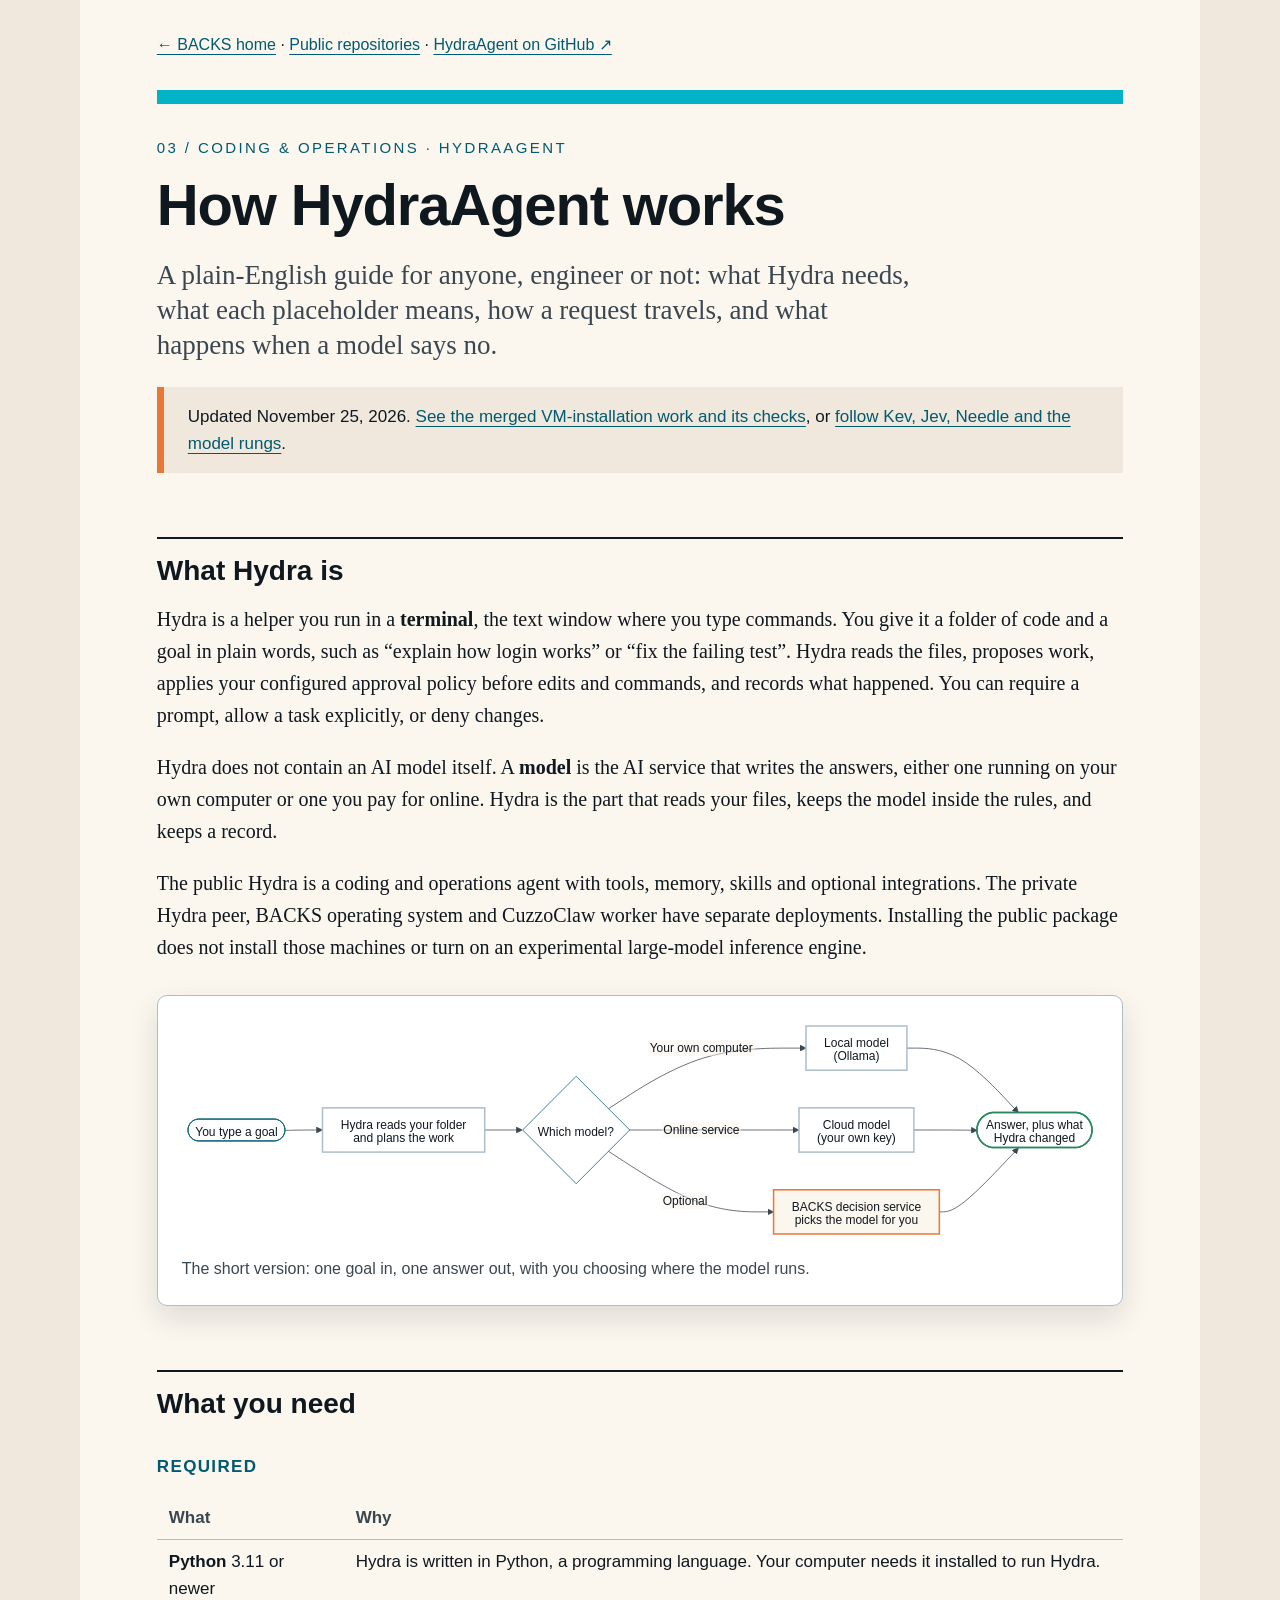
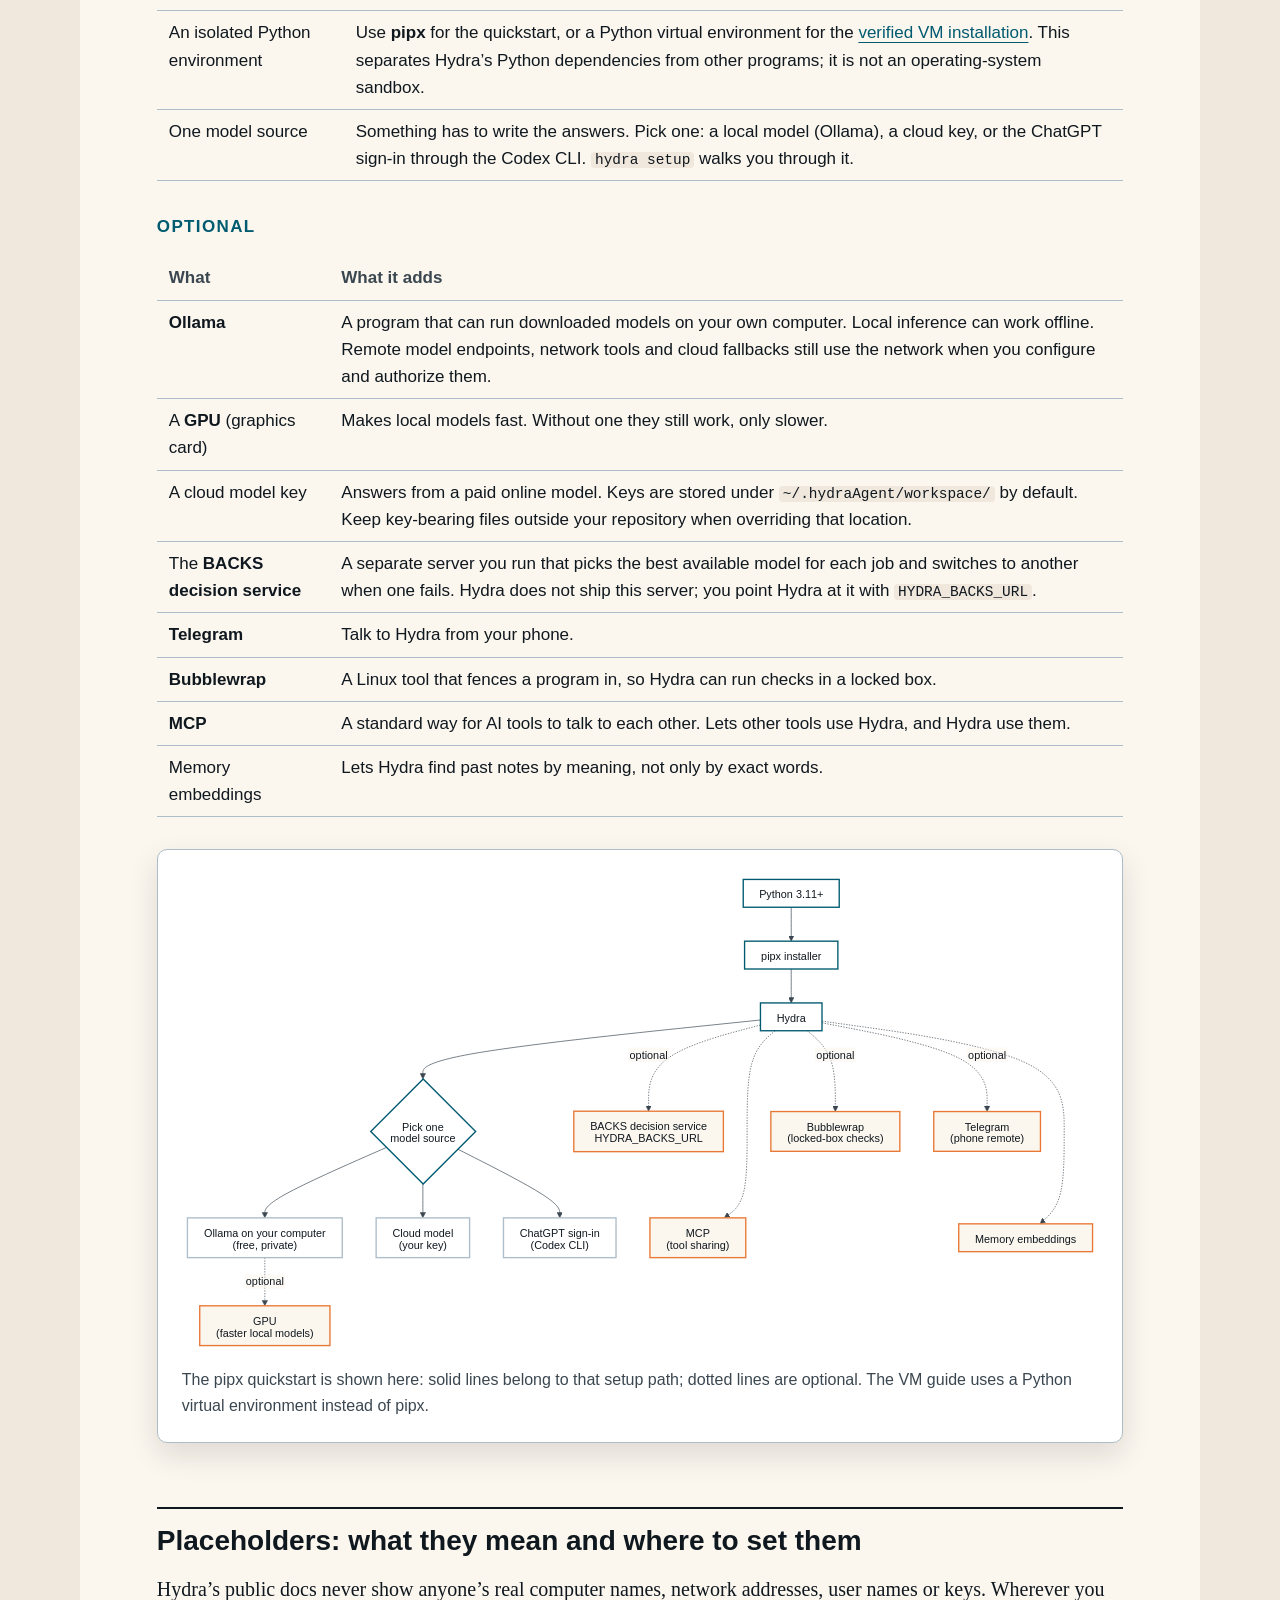
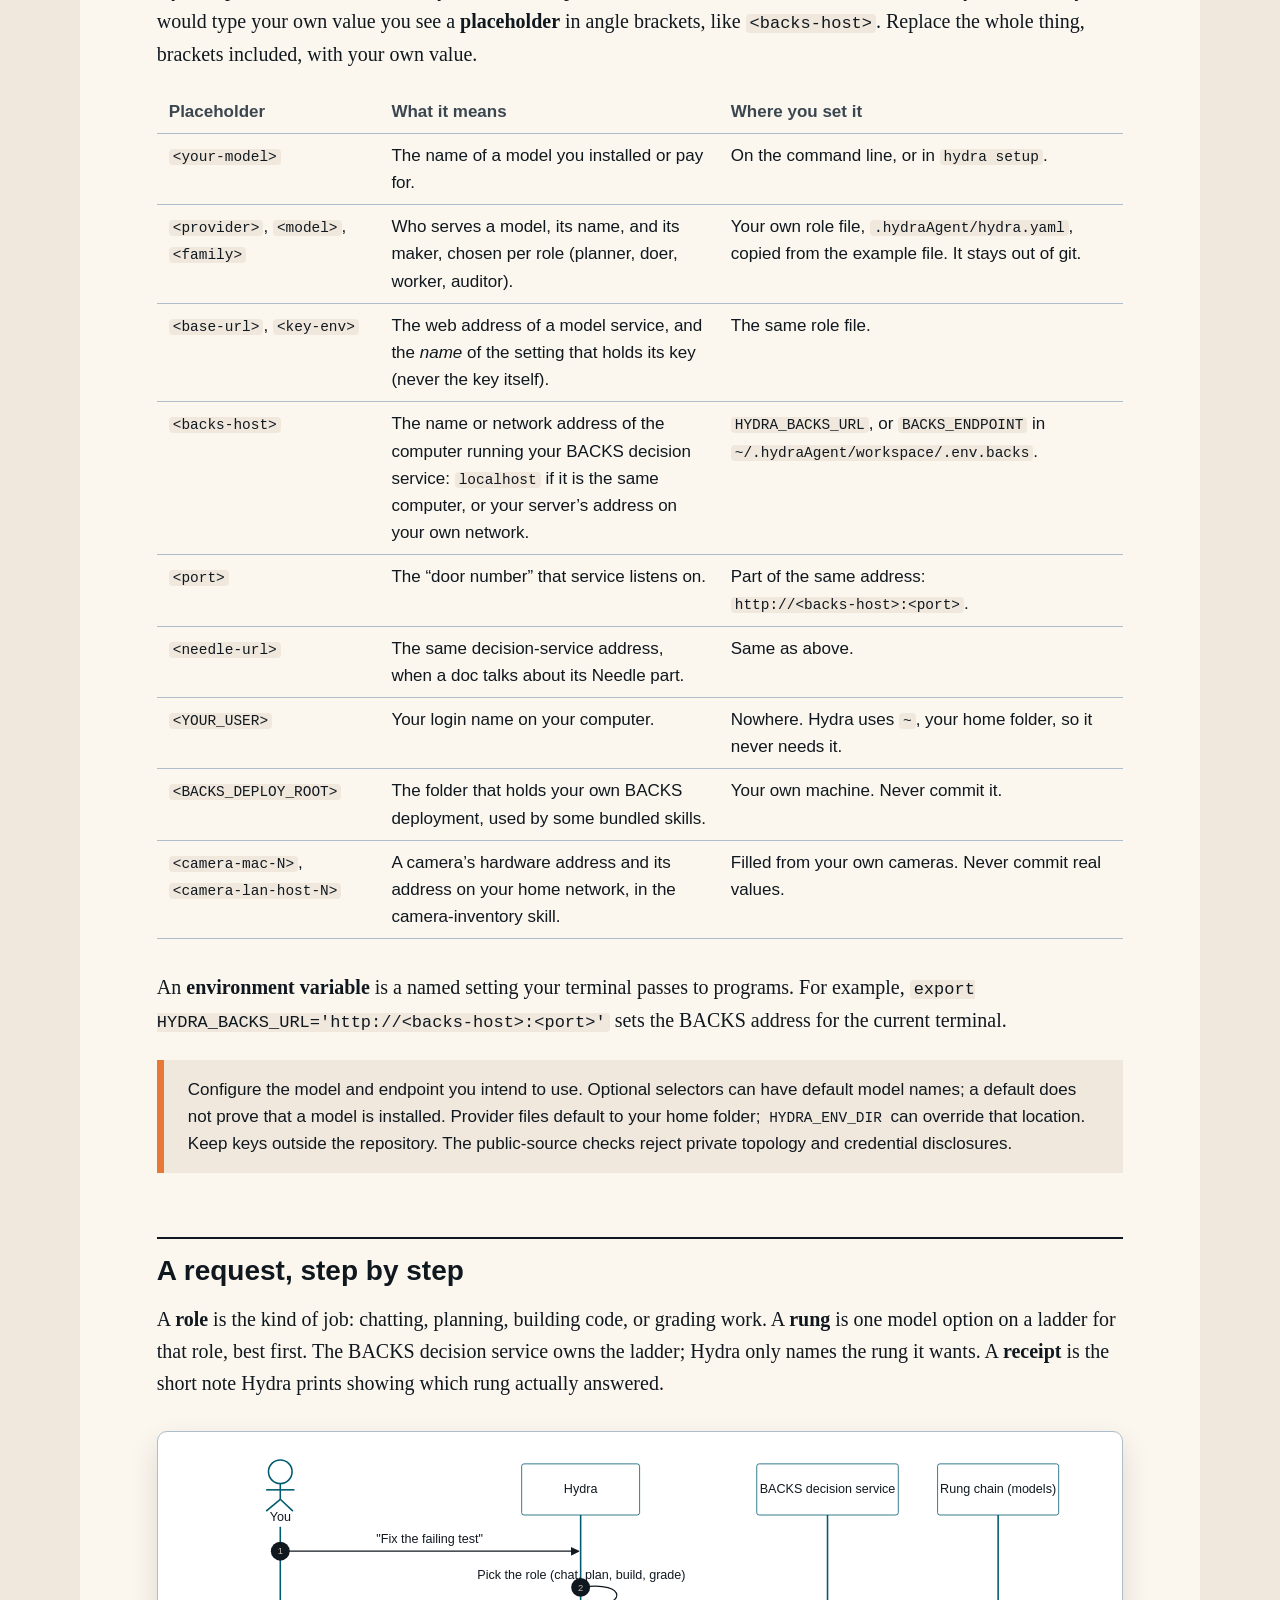
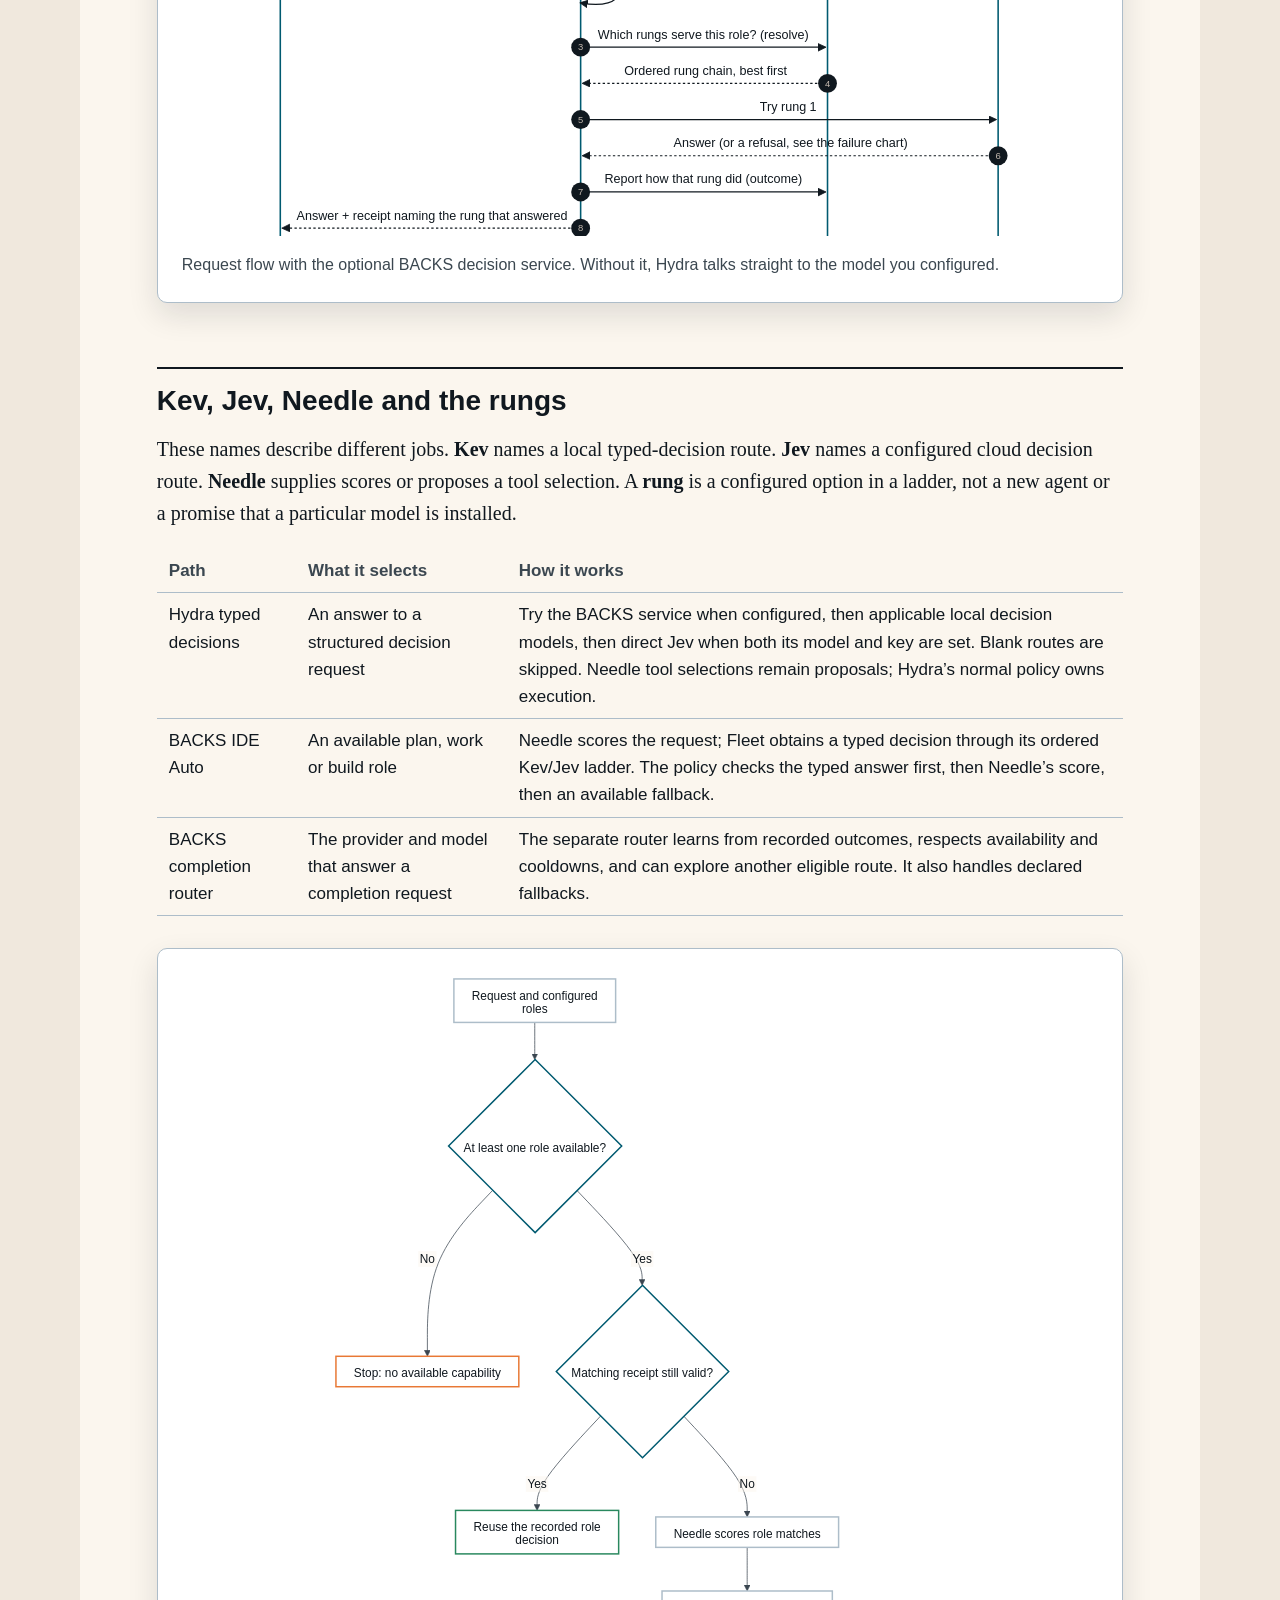
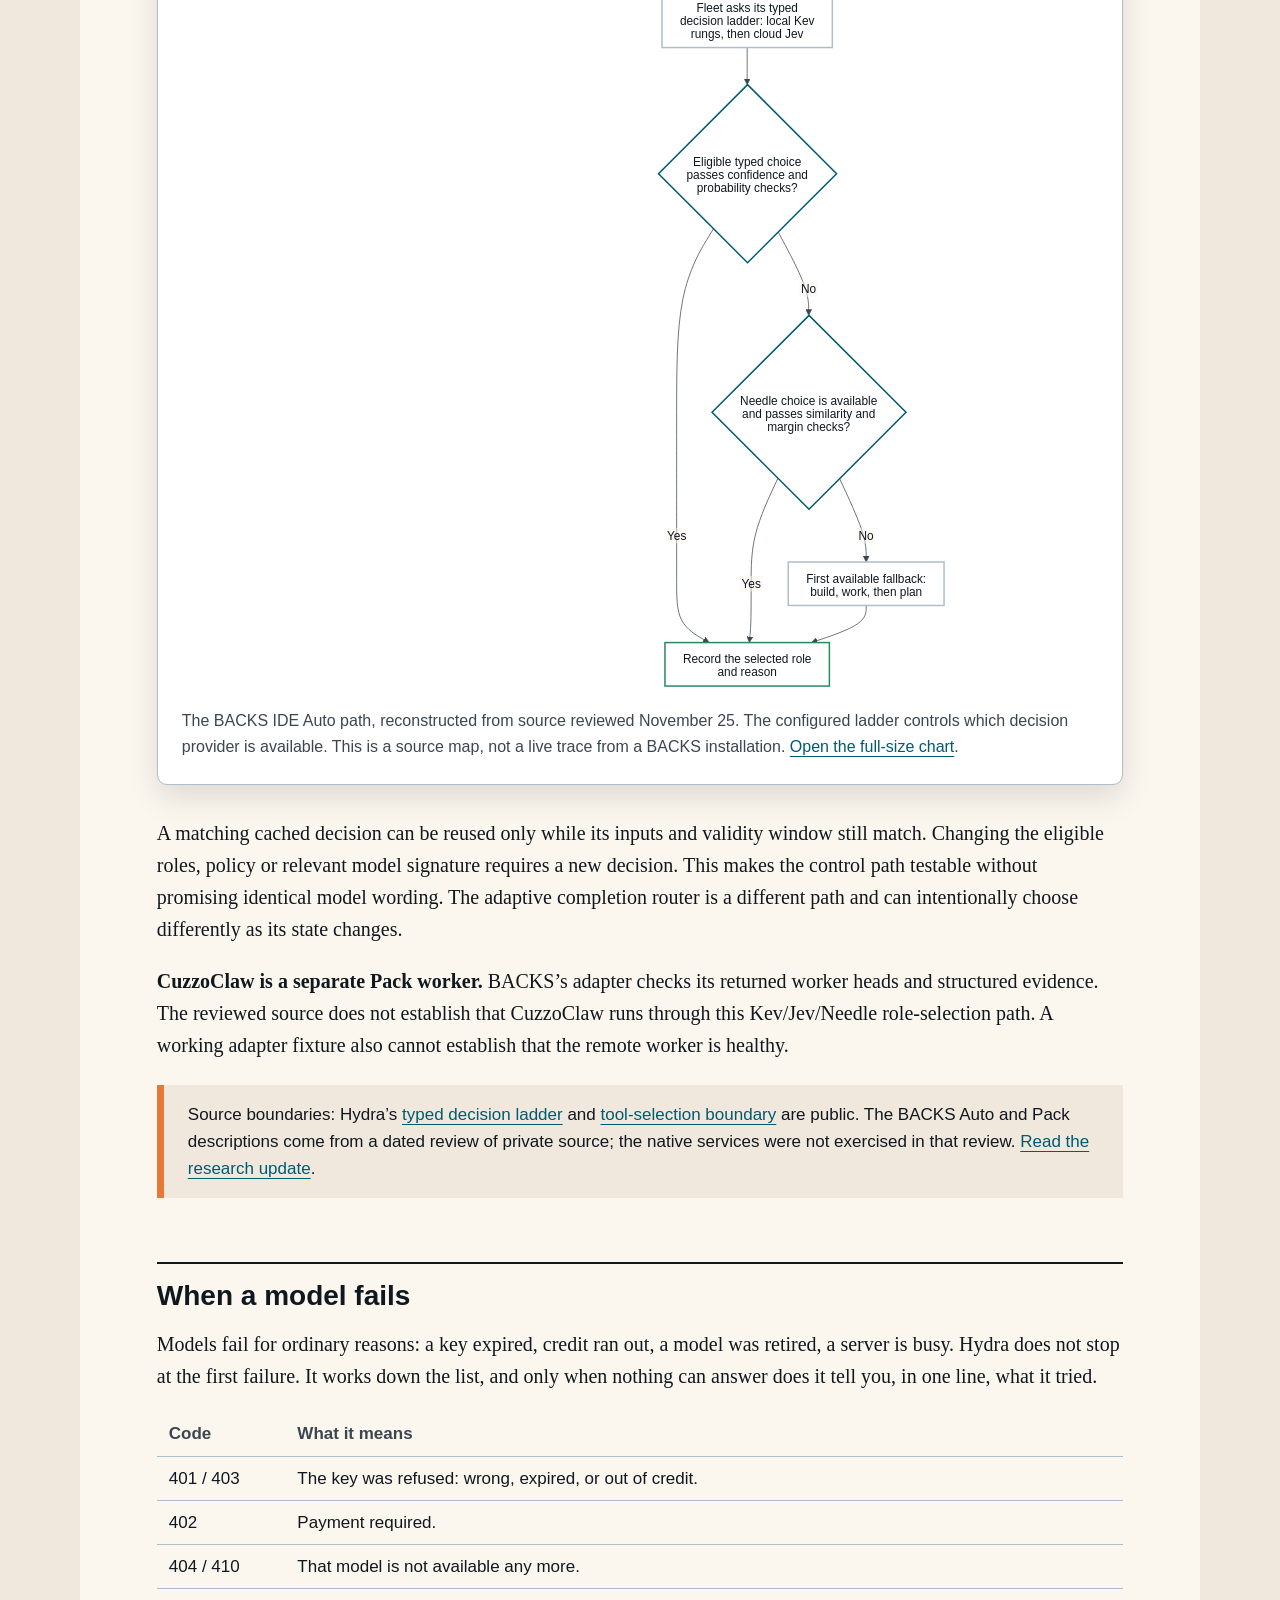
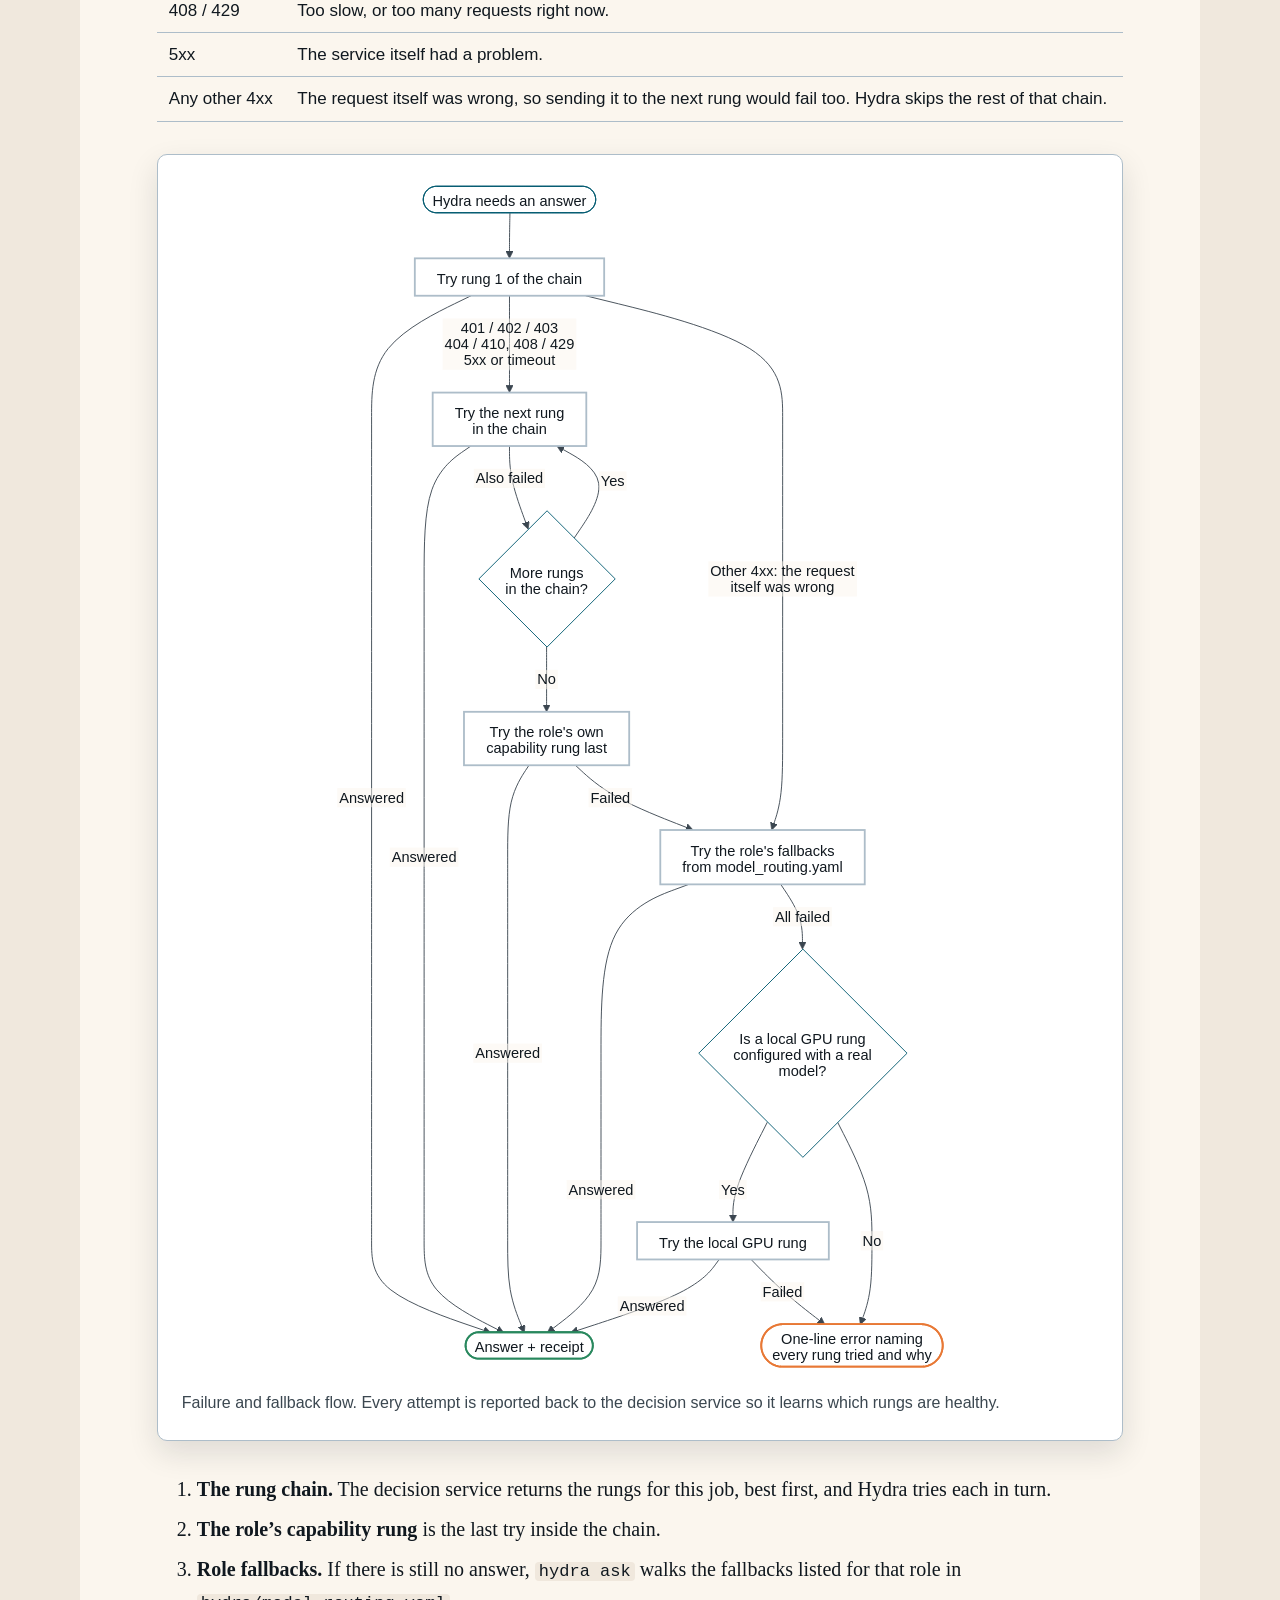
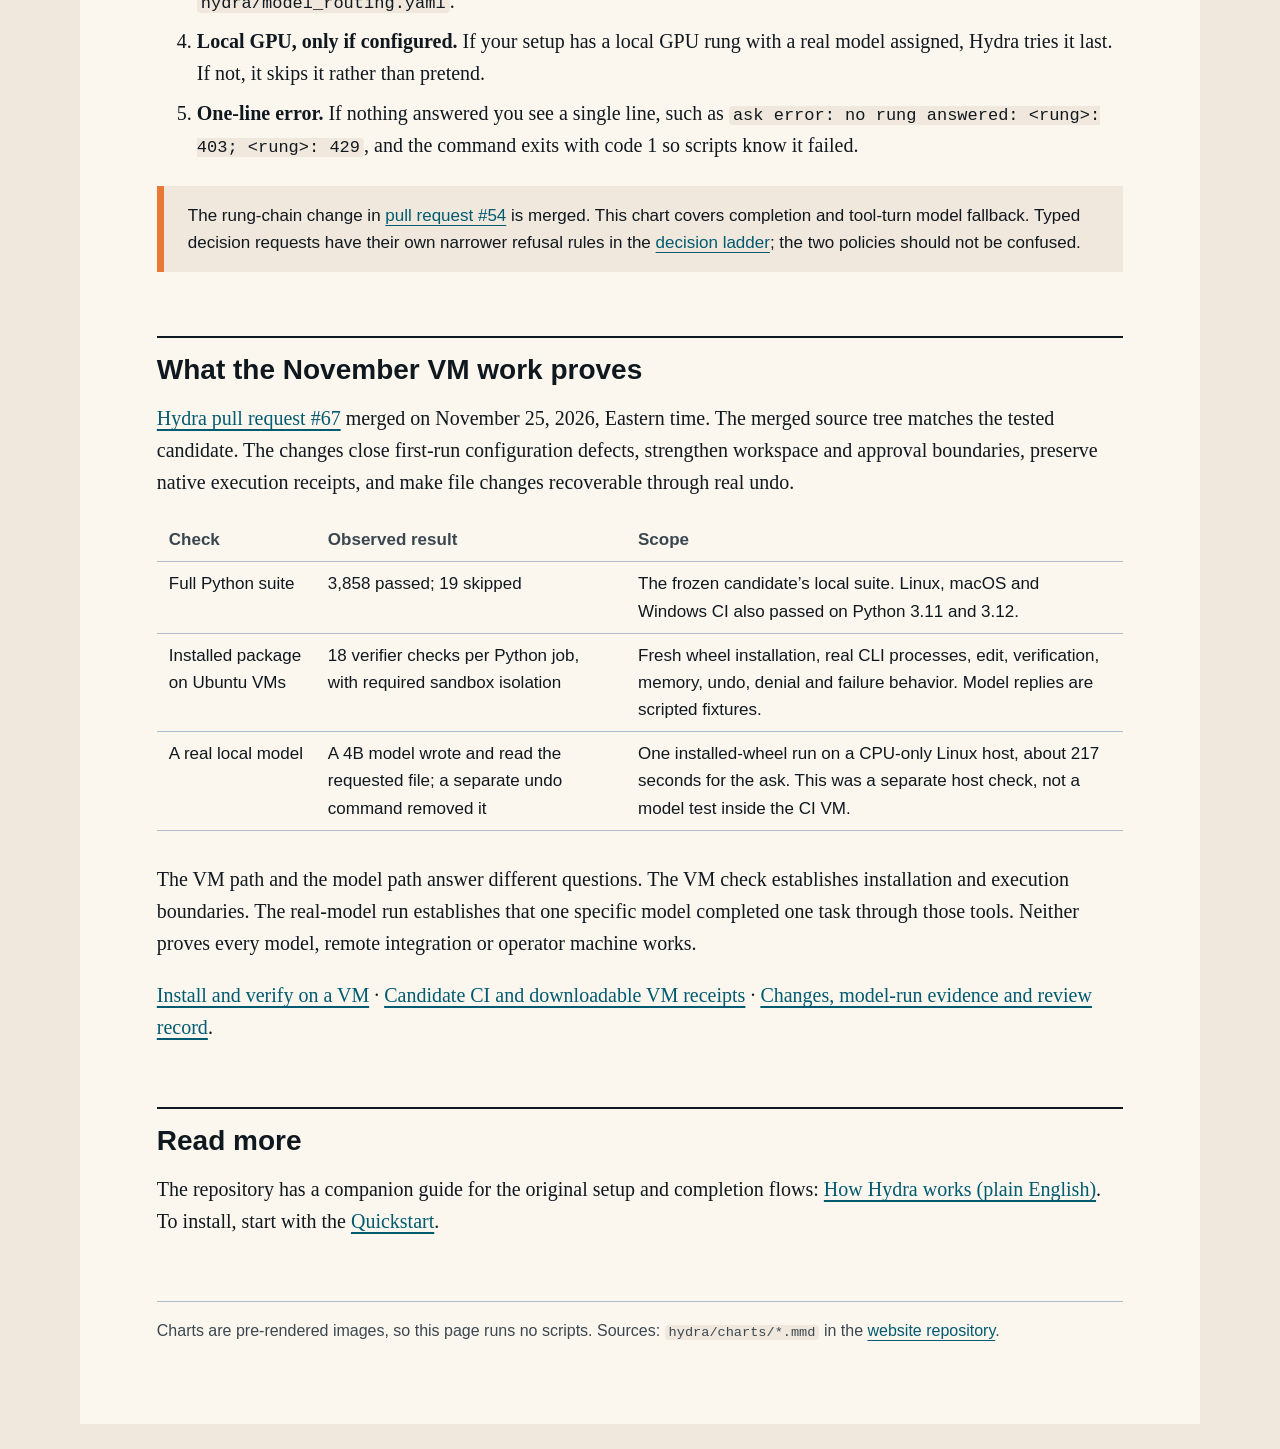
==== commit c1478b2f: "Stabilize SVG generation and verify uncached page captures" ====
--- a/hydra/index.html
+++ b/hydra/index.html
@@ -26,7 +26,7 @@
 <table><thead><tr><th>What</th><th>What it adds</th></tr></thead><tbody>
 <tr><td><strong>Ollama</strong></td><td>A program that can run downloaded models on your own computer. Local inference can work offline. Remote model endpoints, network tools and cloud fallbacks still use the network when you configure and authorize them.</td></tr>
 <tr><td>A <strong>GPU</strong> (graphics card)</td><td>Makes local models fast. Without one they still work, only slower.</td></tr>
-<tr><td>A cloud model key</td><td>Answers from a paid online model. Keys are stored in your home folder under <code>~/.hydraAgent/workspace/</code>, never in your project.</td></tr>
+<tr><td>A cloud model key</td><td>Answers from a paid online model. Keys are stored under <code>~/.hydraAgent/workspace/</code> by default. Keep key-bearing files outside your repository when overriding that location.</td></tr>
 <tr><td>The <strong>BACKS decision service</strong></td><td>A separate server you run that picks the best available model for each job and switches to another when one fails. Hydra does not ship this server; you point Hydra at it with <code>HYDRA_BACKS_URL</code>.</td></tr>
 <tr><td><strong>Telegram</strong></td><td>Talk to Hydra from your phone.</td></tr>
 <tr><td><strong>Bubblewrap</strong></td><td>A Linux tool that fences a program in, so Hydra can run checks in a locked box.</td></tr>
@@ -49,7 +49,7 @@
 <tr><td><code>&lt;camera-mac-N&gt;</code>, <code>&lt;camera-lan-host-N&gt;</code></td><td>A camera’s hardware address and its address on your home network, in the camera-inventory skill.</td><td>Filled from your own cameras. Never commit real values.</td></tr>
 </tbody></table>
 <p>An <strong>environment variable</strong> is a named setting your terminal passes to programs. For example, <code>export HYDRA_BACKS_URL='http://&lt;backs-host&gt;:&lt;port&gt;'</code> sets the BACKS address for the current terminal.</p>
-<p class="note">Rules Hydra keeps: no hard-coded hosts, models or keys in its code; keys live in your home folder, outside any project; and an automated check fails the build if a real private address, device address, personal folder or private machine name is ever committed.</p>
+<p class="note">Configure the model and endpoint you intend to use. Optional selectors can have default model names; a default does not prove that a model is installed. Provider files default to your home folder; <code>HYDRA_ENV_DIR</code> can override that location. Keep keys outside the repository. The public-source checks reject private topology and credential disclosures.</p>
 
 <h2 id="request">A request, step by step</h2>
 <p>A <strong>role</strong> is the kind of job: chatting, planning, building code, or grading work. A <strong>rung</strong> is one model option on a ladder for that role, best first. The BACKS decision service owns the ladder; Hydra only names the rung it wants. A <strong>receipt</strong> is the short note Hydra prints showing which rung actually answered.</p>
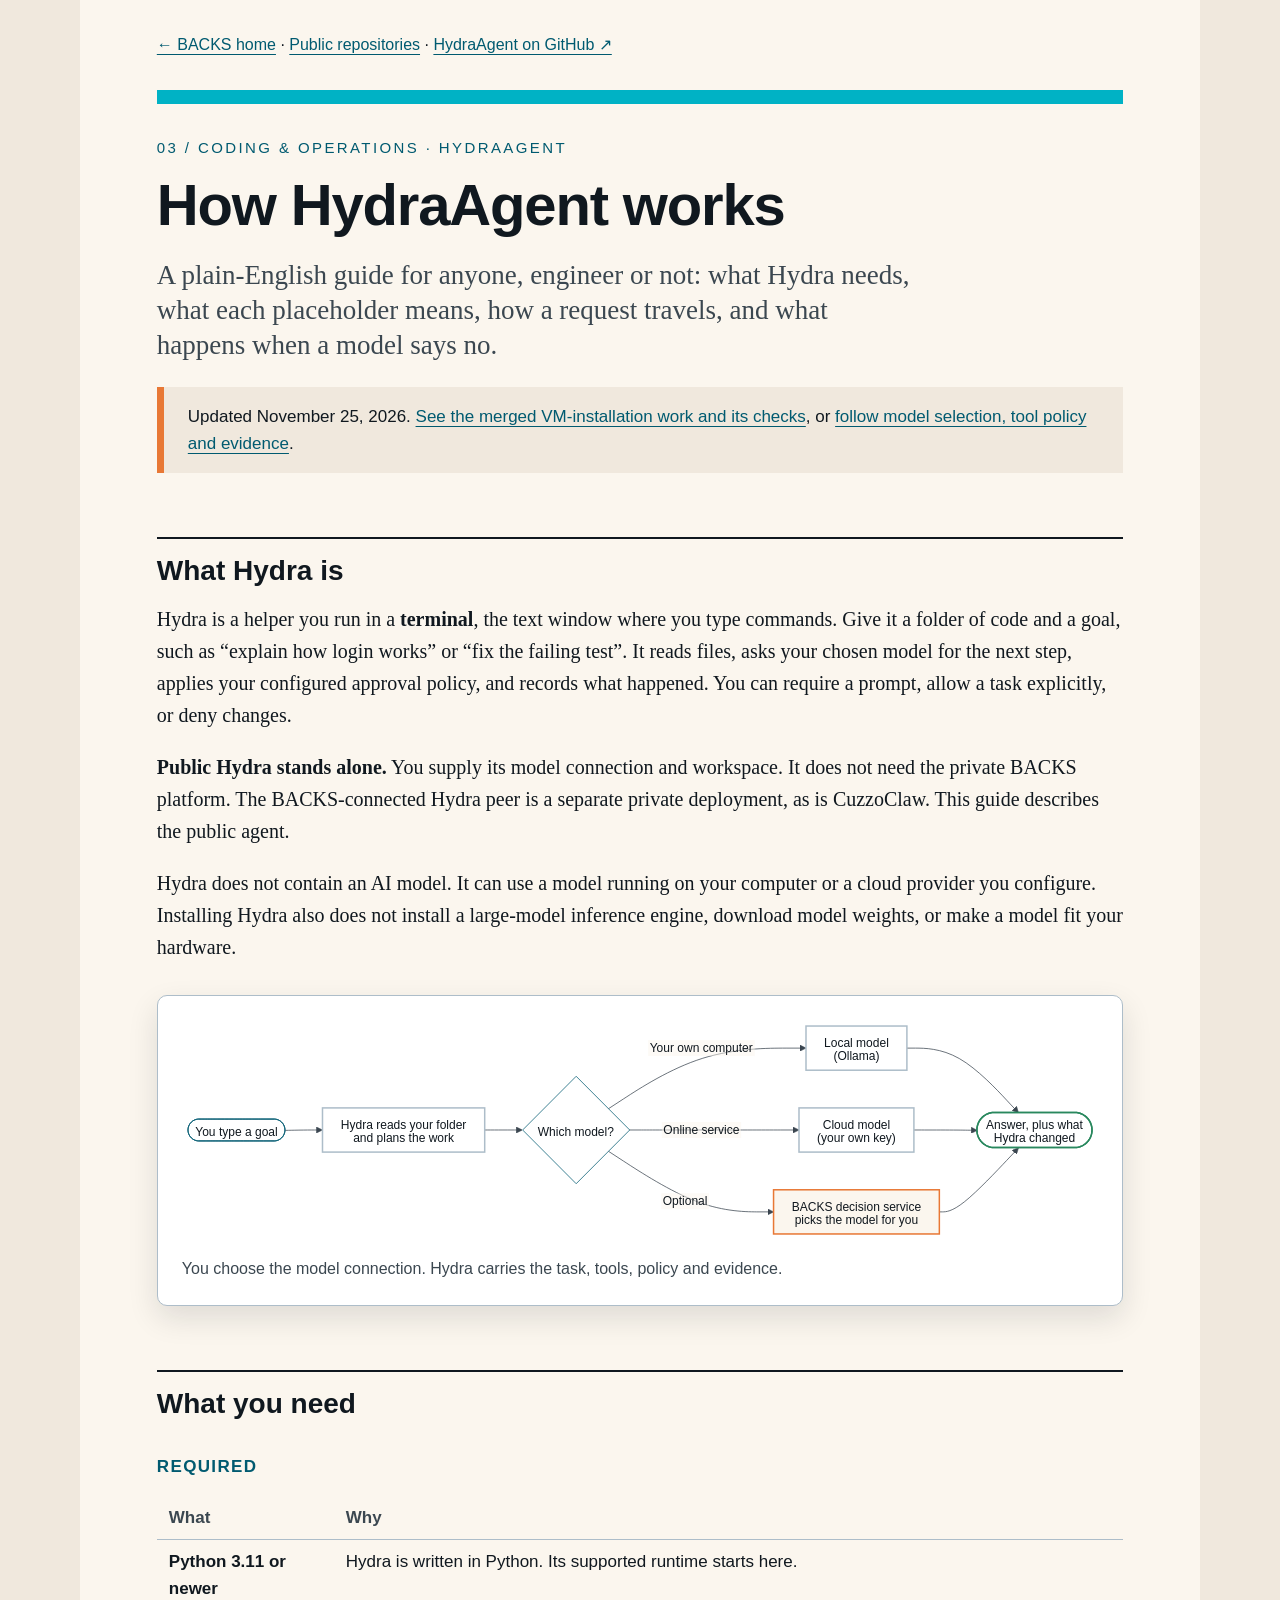
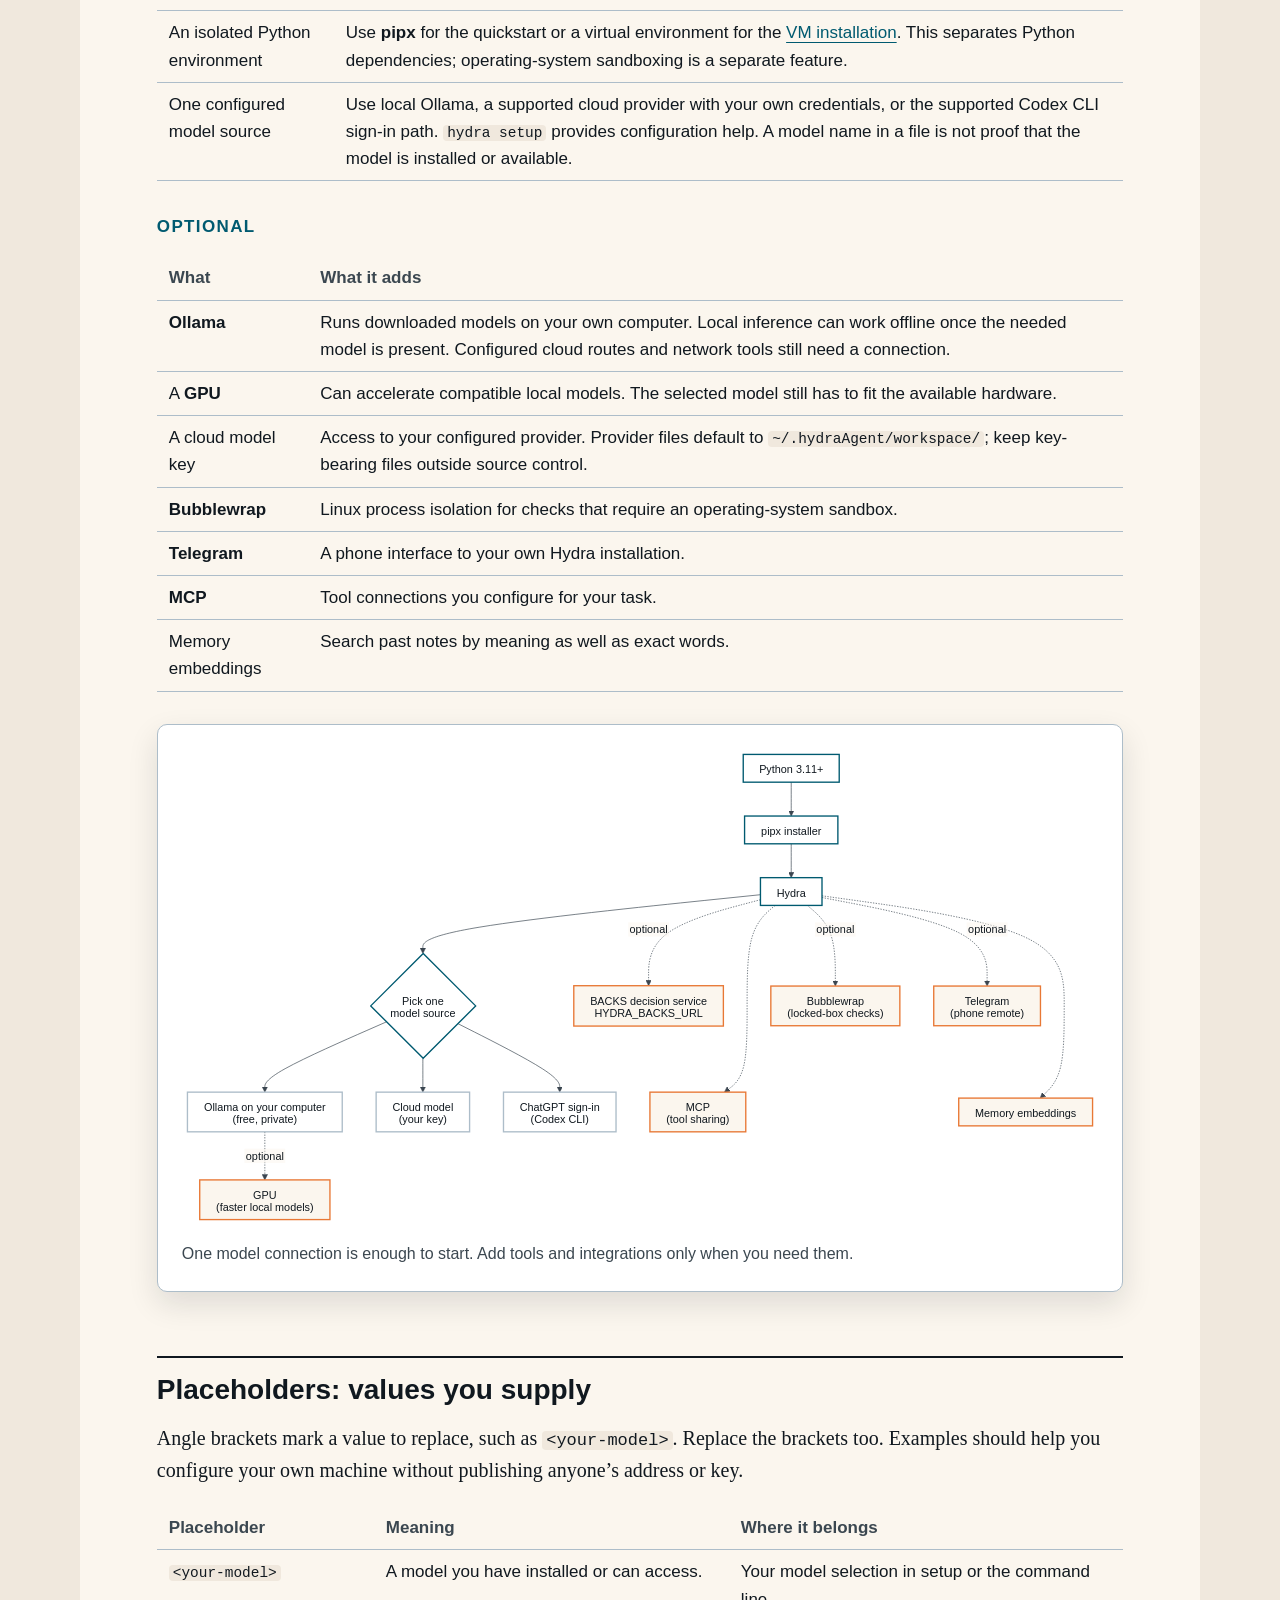
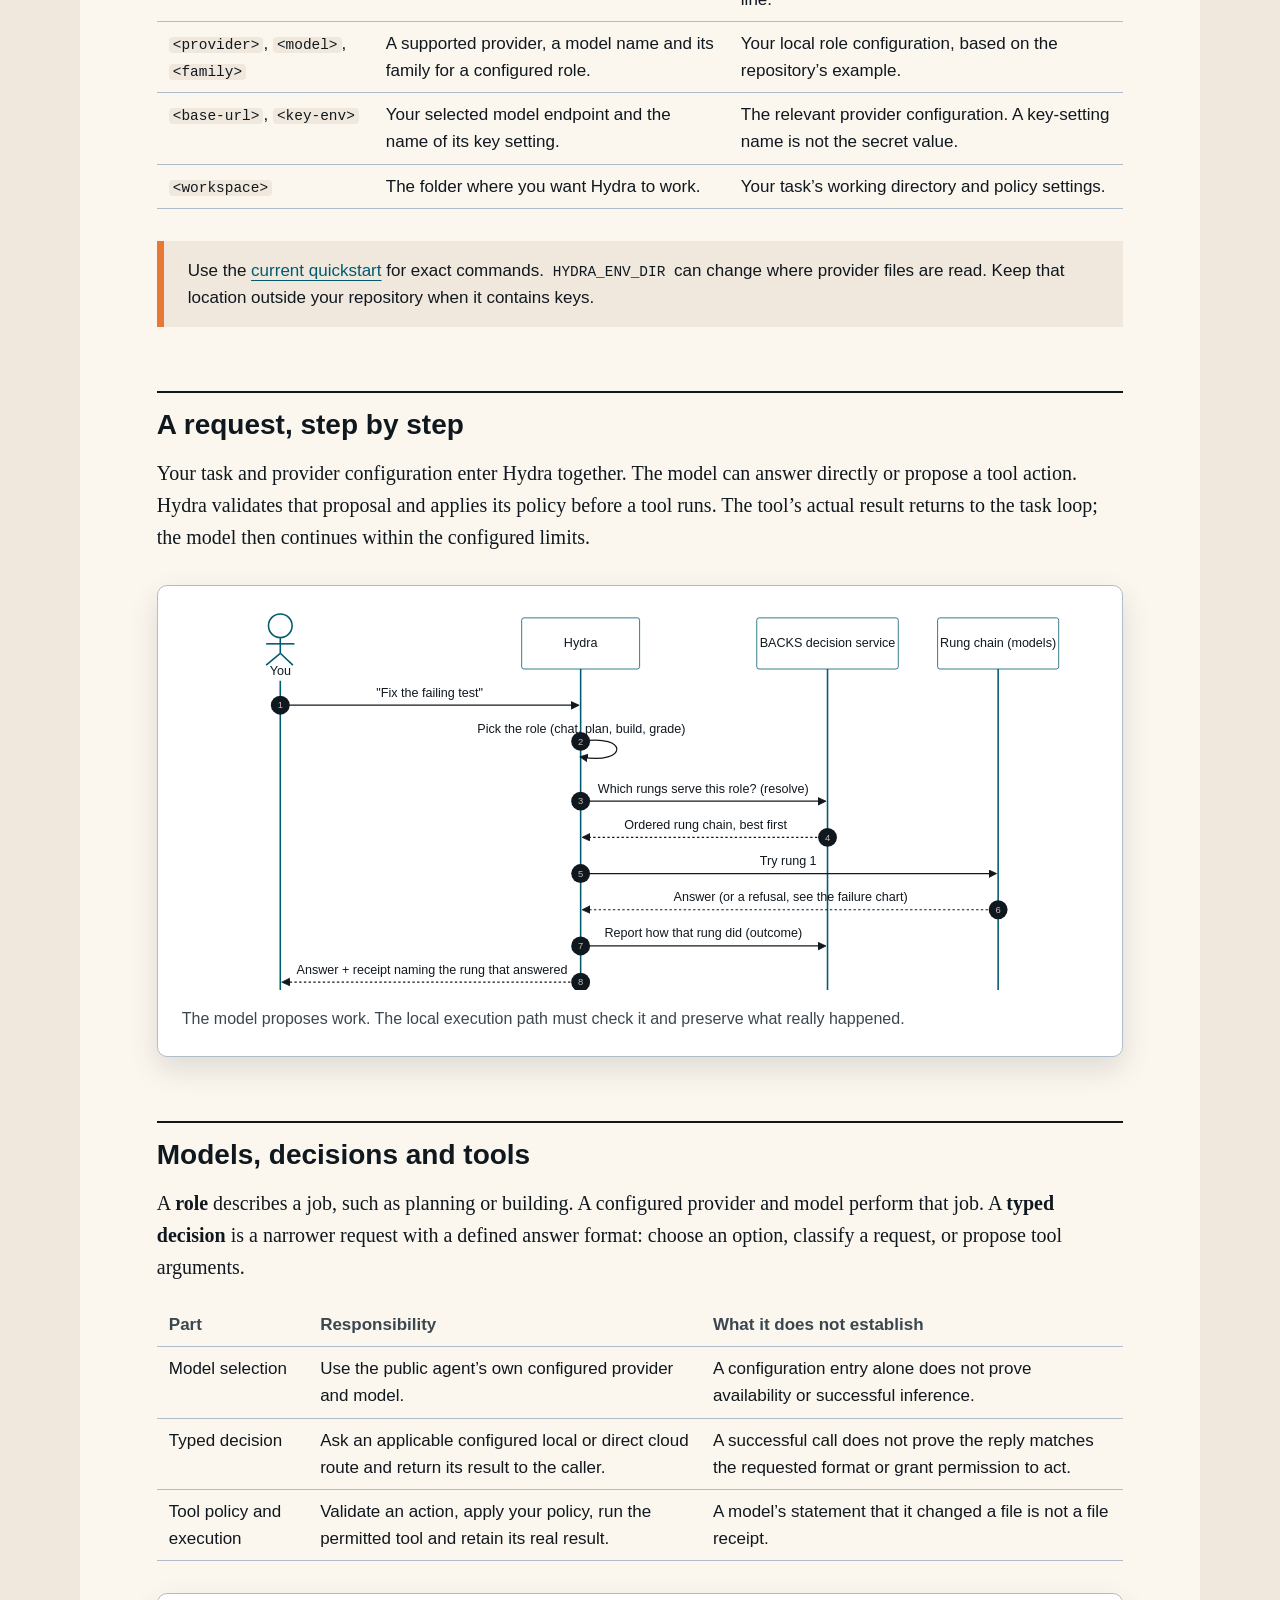
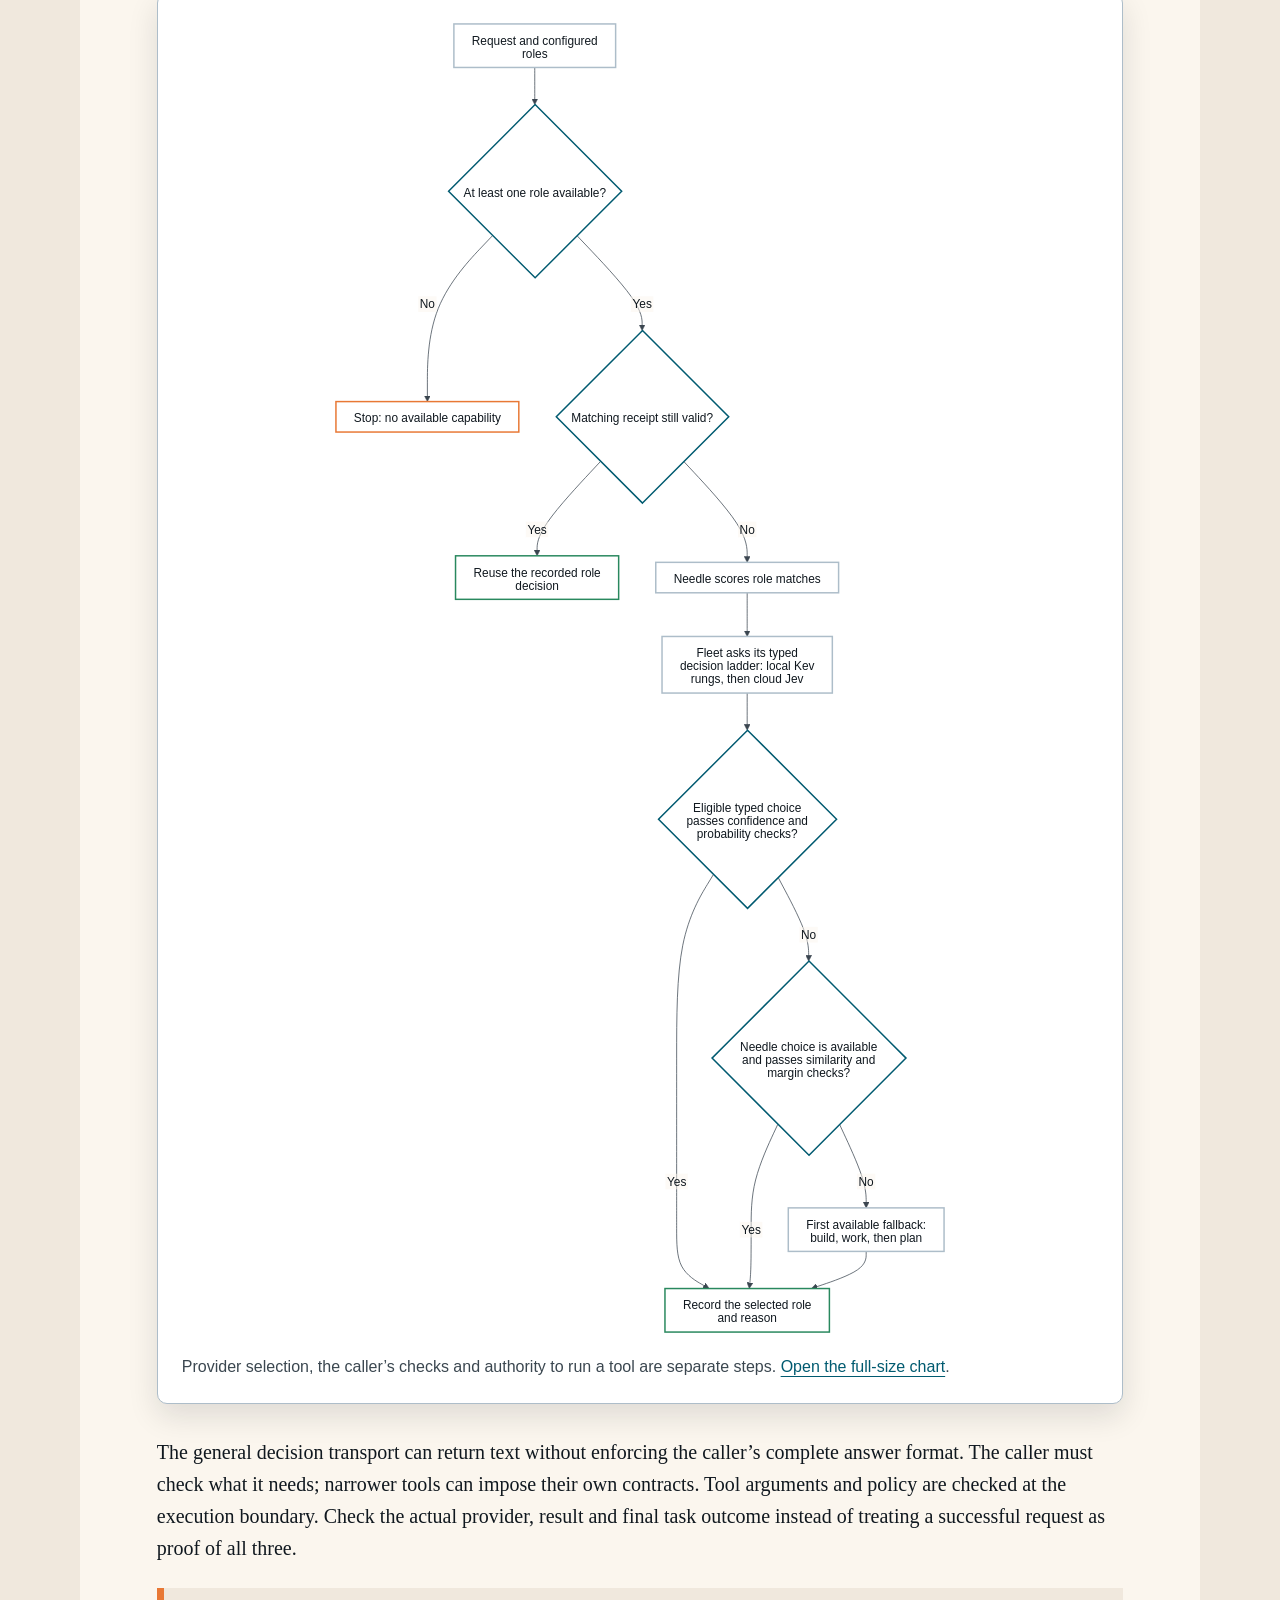
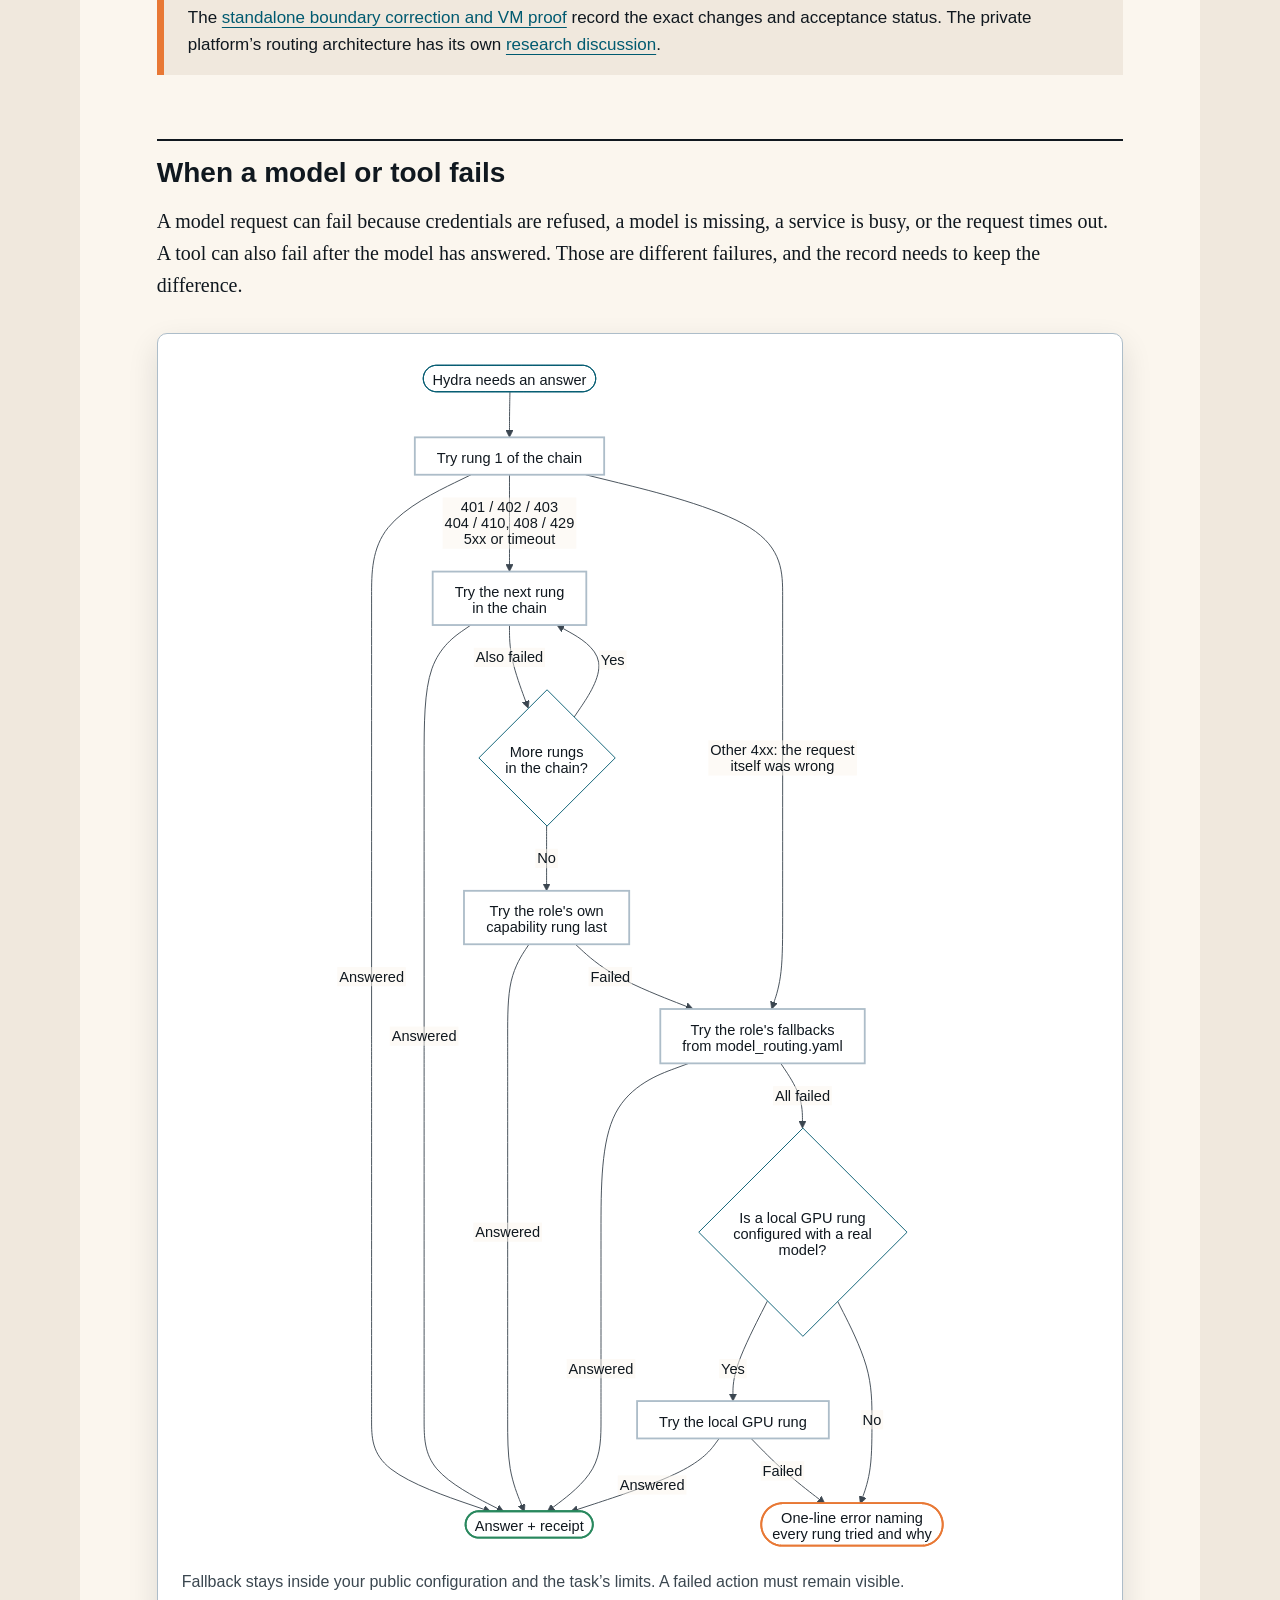
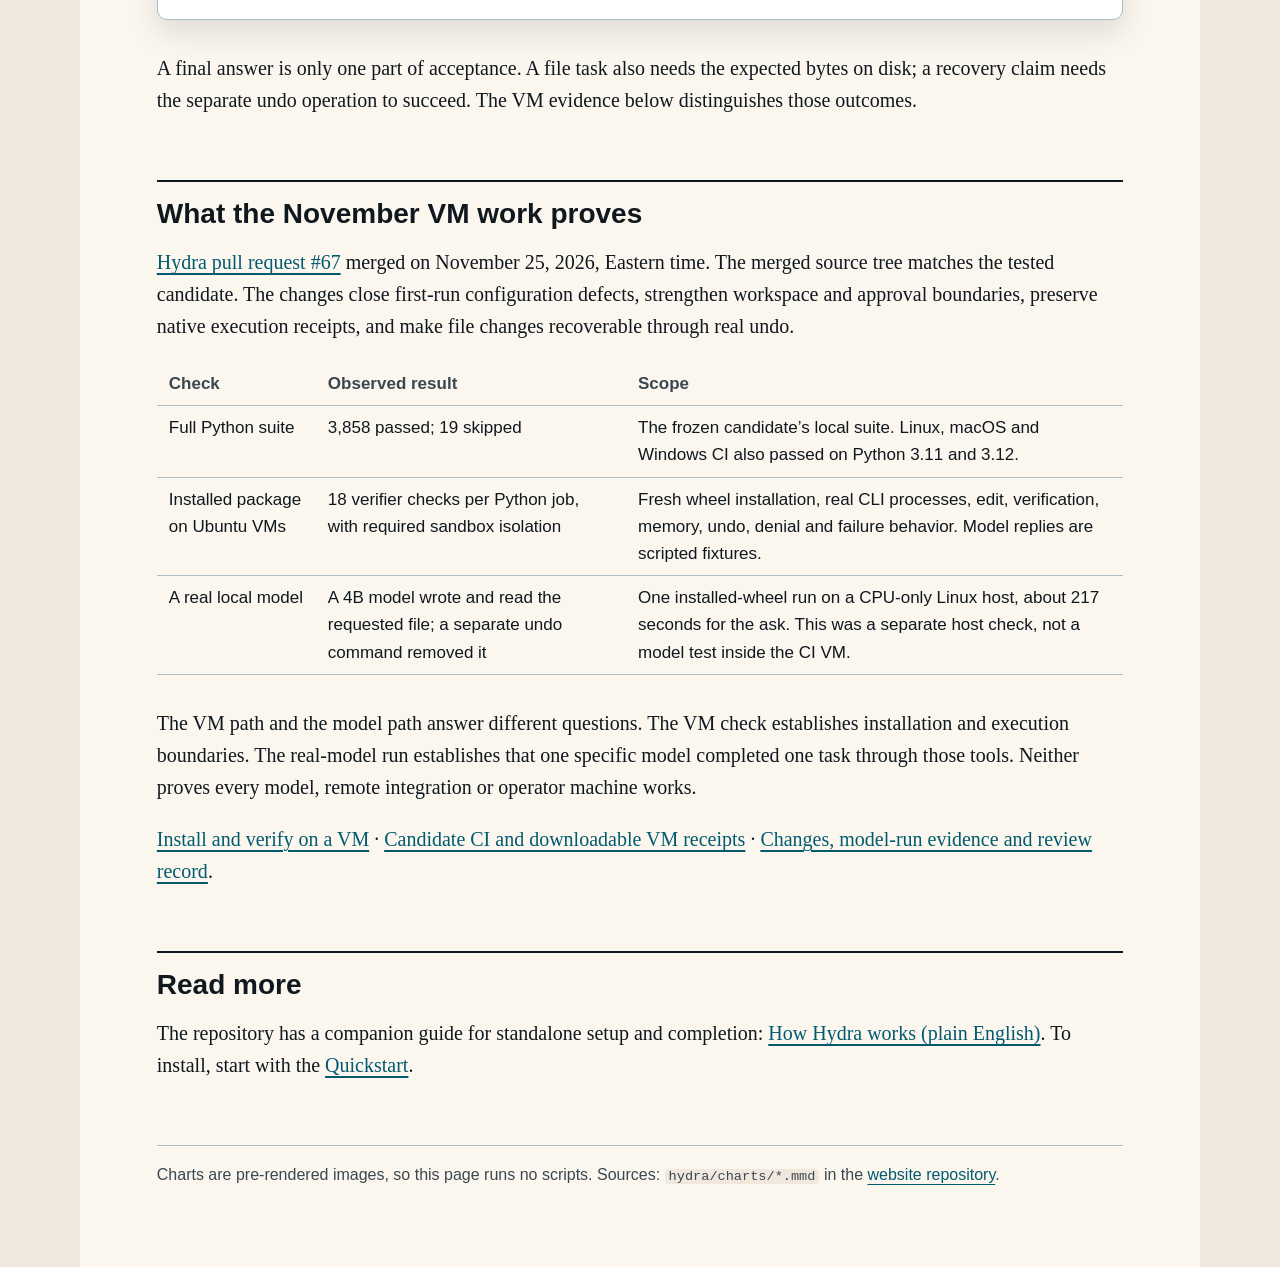
==== commit c051706b: "docs: separate public Hydra from private BACKS routing Correct public setup, request and tool-policy" ====
--- a/hydra/index.html
+++ b/hydra/index.html
@@ -6,86 +6,63 @@
 <p class="kicker">03 / CODING &amp; OPERATIONS · HYDRAAGENT</p>
 <h1>How HydraAgent works</h1>
 <p class="deck">A plain-English guide for anyone, engineer or not: what Hydra needs, what each placeholder means, how a request travels, and what happens when a model says no.</p>
-<p class="note">Updated November 25, 2026. <a href="#verified">See the merged VM-installation work and its checks</a>, or <a href="#routing">follow Kev, Jev, Needle and the model rungs</a>.</p>
+<p class="note">Updated November 25, 2026. <a href="#verified">See the merged VM-installation work and its checks</a>, or <a href="#routing">follow model selection, tool policy and evidence</a>.</p>
 </header>
 
 <h2 id="what">What Hydra is</h2>
-<p>Hydra is a helper you run in a <strong>terminal</strong>, the text window where you type commands. You give it a folder of code and a goal in plain words, such as “explain how login works” or “fix the failing test”. Hydra reads the files, proposes work, applies your configured approval policy before edits and commands, and records what happened. You can require a prompt, allow a task explicitly, or deny changes.</p>
-<p>Hydra does not contain an AI model itself. A <strong>model</strong> is the AI service that writes the answers, either one running on your own computer or one you pay for online. Hydra is the part that reads your files, keeps the model inside the rules, and keeps a record.</p>
-<p>The public Hydra is a coding and operations agent with tools, memory, skills and optional integrations. The private Hydra peer, BACKS operating system and CuzzoClaw worker have separate deployments. Installing the public package does not install those machines or turn on an experimental large-model inference engine.</p>
-<figure><img alt="Flow chart. You type a goal. Hydra reads your folder and plans the work, then asks which model to use: a local model on your own computer through Ollama, a cloud model with your own key, or, optionally, the BACKS decision service, which picks the model for you. Every path ends in an answer plus a list of what Hydra changed." height="292" src="figures/overview.svg" width="1070"/><figcaption>The short version: one goal in, one answer out, with you choosing where the model runs.</figcaption></figure>
+<p>Hydra is a helper you run in a <strong>terminal</strong>, the text window where you type commands. Give it a folder of code and a goal, such as “explain how login works” or “fix the failing test”. It reads files, asks your chosen model for the next step, applies your configured approval policy, and records what happened. You can require a prompt, allow a task explicitly, or deny changes.</p>
+<p><strong>Public Hydra stands alone.</strong> You supply its model connection and workspace. It does not need the private BACKS platform. The BACKS-connected Hydra peer is a separate private deployment, as is CuzzoClaw. This guide describes the public agent.</p>
+<p>Hydra does not contain an AI model. It can use a model running on your computer or a cloud provider you configure. Installing Hydra also does not install a large-model inference engine, download model weights, or make a model fit your hardware.</p>
+<figure><img alt="A goal enters the standalone Hydra agent. Your configuration selects a local Ollama model or a directly configured cloud model. Hydra checks proposed tool actions against its policy, runs permitted actions in your workspace, and returns an answer with recorded results." src="figures/overview.svg"/><figcaption>You choose the model connection. Hydra carries the task, tools, policy and evidence.</figcaption></figure>
 
 <h2 id="needs">What you need</h2>
 <h3>Required</h3>
 <table><thead><tr><th>What</th><th>Why</th></tr></thead><tbody>
-<tr><td><strong>Python</strong> 3.11 or newer</td><td>Hydra is written in Python, a programming language. Your computer needs it installed to run Hydra.</td></tr>
-<tr><td>An isolated Python environment</td><td>Use <strong>pipx</strong> for the quickstart, or a Python virtual environment for the <a href="https://github.com/Tcuzzo/HydraAgent_public/blob/13b9f4b44671fe99ed175965ba91401d6d75a8f0/docs/VM-INSTALL.md">verified VM installation</a>. This separates Hydra’s Python dependencies from other programs; it is not an operating-system sandbox.</td></tr>
-<tr><td>One model source</td><td>Something has to write the answers. Pick one: a local model (Ollama), a cloud key, or the ChatGPT sign-in through the Codex CLI. <code>hydra setup</code> walks you through it.</td></tr>
+<tr><td><strong>Python 3.11 or newer</strong></td><td>Hydra is written in Python. Its supported runtime starts here.</td></tr>
+<tr><td>An isolated Python environment</td><td>Use <strong>pipx</strong> for the quickstart or a virtual environment for the <a href="https://github.com/Tcuzzo/HydraAgent_public/blob/main/docs/VM-INSTALL.md">VM installation</a>. This separates Python dependencies; operating-system sandboxing is a separate feature.</td></tr>
+<tr><td>One configured model source</td><td>Use local Ollama, a supported cloud provider with your own credentials, or the supported Codex CLI sign-in path. <code>hydra setup</code> provides configuration help. A model name in a file is not proof that the model is installed or available.</td></tr>
 </tbody></table>
 <h3>Optional</h3>
 <table><thead><tr><th>What</th><th>What it adds</th></tr></thead><tbody>
-<tr><td><strong>Ollama</strong></td><td>A program that can run downloaded models on your own computer. Local inference can work offline. Remote model endpoints, network tools and cloud fallbacks still use the network when you configure and authorize them.</td></tr>
-<tr><td>A <strong>GPU</strong> (graphics card)</td><td>Makes local models fast. Without one they still work, only slower.</td></tr>
-<tr><td>A cloud model key</td><td>Answers from a paid online model. Keys are stored under <code>~/.hydraAgent/workspace/</code> by default. Keep key-bearing files outside your repository when overriding that location.</td></tr>
-<tr><td>The <strong>BACKS decision service</strong></td><td>A separate server you run that picks the best available model for each job and switches to another when one fails. Hydra does not ship this server; you point Hydra at it with <code>HYDRA_BACKS_URL</code>.</td></tr>
-<tr><td><strong>Telegram</strong></td><td>Talk to Hydra from your phone.</td></tr>
-<tr><td><strong>Bubblewrap</strong></td><td>A Linux tool that fences a program in, so Hydra can run checks in a locked box.</td></tr>
-<tr><td><strong>MCP</strong></td><td>A standard way for AI tools to talk to each other. Lets other tools use Hydra, and Hydra use them.</td></tr>
-<tr><td>Memory embeddings</td><td>Lets Hydra find past notes by meaning, not only by exact words.</td></tr>
+<tr><td><strong>Ollama</strong></td><td>Runs downloaded models on your own computer. Local inference can work offline once the needed model is present. Configured cloud routes and network tools still need a connection.</td></tr>
+<tr><td>A <strong>GPU</strong></td><td>Can accelerate compatible local models. The selected model still has to fit the available hardware.</td></tr>
+<tr><td>A cloud model key</td><td>Access to your configured provider. Provider files default to <code>~/.hydraAgent/workspace/</code>; keep key-bearing files outside source control.</td></tr>
+<tr><td><strong>Bubblewrap</strong></td><td>Linux process isolation for checks that require an operating-system sandbox.</td></tr>
+<tr><td><strong>Telegram</strong></td><td>A phone interface to your own Hydra installation.</td></tr>
+<tr><td><strong>MCP</strong></td><td>Tool connections you configure for your task.</td></tr>
+<tr><td>Memory embeddings</td><td>Search past notes by meaning as well as exact words.</td></tr>
 </tbody></table>
-<figure><img alt="The pipx quickstart setup map. Python 3.11 or newer, then the pipx installer, then Hydra. Hydra needs one model source: Ollama on your computer, a cloud model with your key, or the ChatGPT sign-in through the Codex CLI. Dotted lines lead to optional add-ons: a GPU for faster local models, the BACKS decision service set with HYDRA_BACKS_URL, Bubblewrap for locked-box checks, Telegram as a phone remote, MCP for tool sharing, and memory embeddings." height="685" src="figures/setup-map.svg" width="1211"/><figcaption>The pipx quickstart is shown here: solid lines belong to that setup path; dotted lines are optional. The VM guide uses a Python virtual environment instead of pipx.</figcaption></figure>
+<figure><img alt="Standalone setup map. Python and an isolated installation lead to Hydra. Choose local Ollama, a direct cloud provider, or Codex CLI sign-in. Optional additions are GPU acceleration, process sandboxing, Telegram, configured MCP tools and memory embeddings." src="figures/setup-map.svg"/><figcaption>One model connection is enough to start. Add tools and integrations only when you need them.</figcaption></figure>
 
-<h2 id="placeholders">Placeholders: what they mean and where to set them</h2>
-<p>Hydra’s public docs never show anyone’s real computer names, network addresses, user names or keys. Wherever you would type your own value you see a <strong>placeholder</strong> in angle brackets, like <code>&lt;backs-host&gt;</code>. Replace the whole thing, brackets included, with your own value.</p>
-<table><thead><tr><th>Placeholder</th><th>What it means</th><th>Where you set it</th></tr></thead><tbody>
-<tr><td><code>&lt;your-model&gt;</code></td><td>The name of a model you installed or pay for.</td><td>On the command line, or in <code>hydra setup</code>.</td></tr>
-<tr><td><code>&lt;provider&gt;</code>, <code>&lt;model&gt;</code>, <code>&lt;family&gt;</code></td><td>Who serves a model, its name, and its maker, chosen per role (planner, doer, worker, auditor).</td><td>Your own role file, <code>.hydraAgent/hydra.yaml</code>, copied from the example file. It stays out of git.</td></tr>
-<tr><td><code>&lt;base-url&gt;</code>, <code>&lt;key-env&gt;</code></td><td>The web address of a model service, and the <em>name</em> of the setting that holds its key (never the key itself).</td><td>The same role file.</td></tr>
-<tr><td><code>&lt;backs-host&gt;</code></td><td>The name or network address of the computer running your BACKS decision service: <code>localhost</code> if it is the same computer, or your server’s address on your own network.</td><td><code>HYDRA_BACKS_URL</code>, or <code>BACKS_ENDPOINT</code> in <code>~/.hydraAgent/workspace/.env.backs</code>.</td></tr>
-<tr><td><code>&lt;port&gt;</code></td><td>The “door number” that service listens on.</td><td>Part of the same address: <code>http://&lt;backs-host&gt;:&lt;port&gt;</code>.</td></tr>
-<tr><td><code>&lt;needle-url&gt;</code></td><td>The same decision-service address, when a doc talks about its Needle part.</td><td>Same as above.</td></tr>
-<tr><td><code>&lt;YOUR_USER&gt;</code></td><td>Your login name on your computer.</td><td>Nowhere. Hydra uses <code>~</code>, your home folder, so it never needs it.</td></tr>
-<tr><td><code>&lt;BACKS_DEPLOY_ROOT&gt;</code></td><td>The folder that holds your own BACKS deployment, used by some bundled skills.</td><td>Your own machine. Never commit it.</td></tr>
-<tr><td><code>&lt;camera-mac-N&gt;</code>, <code>&lt;camera-lan-host-N&gt;</code></td><td>A camera’s hardware address and its address on your home network, in the camera-inventory skill.</td><td>Filled from your own cameras. Never commit real values.</td></tr>
+<h2 id="placeholders">Placeholders: values you supply</h2>
+<p>Angle brackets mark a value to replace, such as <code>&lt;your-model&gt;</code>. Replace the brackets too. Examples should help you configure your own machine without publishing anyone’s address or key.</p>
+<table><thead><tr><th>Placeholder</th><th>Meaning</th><th>Where it belongs</th></tr></thead><tbody>
+<tr><td><code>&lt;your-model&gt;</code></td><td>A model you have installed or can access.</td><td>Your model selection in setup or the command line.</td></tr>
+<tr><td><code>&lt;provider&gt;</code>, <code>&lt;model&gt;</code>, <code>&lt;family&gt;</code></td><td>A supported provider, a model name and its family for a configured role.</td><td>Your local role configuration, based on the repository’s example.</td></tr>
+<tr><td><code>&lt;base-url&gt;</code>, <code>&lt;key-env&gt;</code></td><td>Your selected model endpoint and the name of its key setting.</td><td>The relevant provider configuration. A key-setting name is not the secret value.</td></tr>
+<tr><td><code>&lt;workspace&gt;</code></td><td>The folder where you want Hydra to work.</td><td>Your task’s working directory and policy settings.</td></tr>
 </tbody></table>
-<p>An <strong>environment variable</strong> is a named setting your terminal passes to programs. For example, <code>export HYDRA_BACKS_URL='http://&lt;backs-host&gt;:&lt;port&gt;'</code> sets the BACKS address for the current terminal.</p>
-<p class="note">Configure the model and endpoint you intend to use. Optional selectors can have default model names; a default does not prove that a model is installed. Provider files default to your home folder; <code>HYDRA_ENV_DIR</code> can override that location. Keep keys outside the repository. The public-source checks reject private topology and credential disclosures.</p>
+<p class="note">Use the <a href="https://github.com/Tcuzzo/HydraAgent_public/blob/main/QUICKSTART.md">current quickstart</a> for exact commands. <code>HYDRA_ENV_DIR</code> can change where provider files are read. Keep that location outside your repository when it contains keys.</p>
 
 <h2 id="request">A request, step by step</h2>
-<p>A <strong>role</strong> is the kind of job: chatting, planning, building code, or grading work. A <strong>rung</strong> is one model option on a ladder for that role, best first. The BACKS decision service owns the ladder; Hydra only names the rung it wants. A <strong>receipt</strong> is the short note Hydra prints showing which rung actually answered.</p>
-<figure><img alt="Sequence chart. 1: You ask Hydra to fix the failing test. 2: Hydra picks the role. 3: Hydra asks the BACKS decision service which rungs serve that role. 4: The service returns an ordered rung chain, best first. 5: Hydra tries rung 1. 6: The rung answers, or refuses. 7: Hydra reports how that rung did back to the service. 8: Hydra gives you the answer plus a receipt naming the rung that answered." height="483" src="figures/request-flow.svg" width="1165"/><figcaption>Request flow with the optional BACKS decision service. Without it, Hydra talks straight to the model you configured.</figcaption></figure>
+<p>Your task and provider configuration enter Hydra together. The model can answer directly or propose a tool action. Hydra validates that proposal and applies its policy before a tool runs. The tool’s actual result returns to the task loop; the model then continues within the configured limits.</p>
+<figure><img alt="Sequence chart. You give Hydra a task. Hydra resolves your configured provider and asks that model. A proposed tool action goes through Hydra validation and policy. The tool runs in the workspace and returns its actual result. Hydra sends that result back to the model, then returns the final answer and recorded effects." src="figures/request-flow.svg"/><figcaption>The model proposes work. The local execution path must check it and preserve what really happened.</figcaption></figure>
 
-<h2 id="routing">Kev, Jev, Needle and the rungs</h2>
-<p>These names describe different jobs. <strong>Kev</strong> names a local typed-decision route. <strong>Jev</strong> names a configured cloud decision route. <strong>Needle</strong> supplies scores or proposes a tool selection. A <strong>rung</strong> is a configured option in a ladder, not a new agent or a promise that a particular model is installed.</p>
-<table><thead><tr><th>Path</th><th>What it selects</th><th>How it works</th></tr></thead><tbody>
-<tr><td>Hydra typed decisions</td><td>An answer to a structured decision request</td><td>Try the BACKS service when configured, then applicable local decision models, then direct Jev when both its model and key are set. Blank routes are skipped. Needle tool selections remain proposals; Hydra’s normal policy owns execution.</td></tr>
-<tr><td>BACKS IDE Auto</td><td>An available plan, work or build role</td><td>Needle scores the request; Fleet obtains a typed decision through its ordered Kev/Jev ladder. The policy checks the typed answer first, then Needle’s score, then an available fallback.</td></tr>
-<tr><td>BACKS completion router</td><td>The provider and model that answer a completion request</td><td>The separate router learns from recorded outcomes, respects availability and cooldowns, and can explore another eligible route. It also handles declared fallbacks.</td></tr>
+<h2 id="routing">Models, decisions and tools</h2>
+<p>A <strong>role</strong> describes a job, such as planning or building. A configured provider and model perform that job. A <strong>typed decision</strong> is a narrower request with a defined answer format: choose an option, classify a request, or propose tool arguments.</p>
+<table><thead><tr><th>Part</th><th>Responsibility</th><th>What it does not establish</th></tr></thead><tbody>
+<tr><td>Model selection</td><td>Use the public agent’s own configured provider and model.</td><td>A configuration entry alone does not prove availability or successful inference.</td></tr>
+<tr><td>Typed decision</td><td>Ask an applicable configured local or direct cloud route and return its result to the caller.</td><td>A successful call does not prove the reply matches the requested format or grant permission to act.</td></tr>
+<tr><td>Tool policy and execution</td><td>Validate an action, apply your policy, run the permitted tool and retain its real result.</td><td>A model’s statement that it changed a file is not a file receipt.</td></tr>
 </tbody></table>
-<figure class="narrow" id="routing-map"><img alt="BACKS IDE Auto role selection stops if no role is available. A matching unexpired receipt otherwise reuses the decision. On a miss, Needle scores role matches and Fleet asks its typed decision ladder, with local Kev rungs before cloud Jev. An eligible typed choice wins if its confidence and probability pass. Otherwise Needle wins only if its choice is available and its similarity and margin pass. The final fallback is the first available build, work or plan role, recorded with its reason." src="figures/typed-routing.svg"/><figcaption>The BACKS IDE Auto path, reconstructed from source reviewed November 25. The configured ladder controls which decision provider is available. This is a source map, not a live trace from a BACKS installation. <a href="figures/typed-routing.svg">Open the full-size chart</a>.</figcaption></figure>
-<p>A matching cached decision can be reused only while its inputs and validity window still match. Changing the eligible roles, policy or relevant model signature requires a new decision. This makes the control path testable without promising identical model wording. The adaptive completion router is a different path and can intentionally choose differently as its state changes.</p>
-<p><strong>CuzzoClaw is a separate Pack worker.</strong> BACKS’s adapter checks its returned worker heads and structured evidence. The reviewed source does not establish that CuzzoClaw runs through this Kev/Jev/Needle role-selection path. A working adapter fixture also cannot establish that the remote worker is healthy.</p>
-<p class="note">Source boundaries: Hydra’s <a href="https://github.com/Tcuzzo/HydraAgent_public/blob/13b9f4b44671fe99ed175965ba91401d6d75a8f0/hydra/decision_ladder.py">typed decision ladder</a> and <a href="https://github.com/Tcuzzo/HydraAgent_public/blob/13b9f4b44671fe99ed175965ba91401d6d75a8f0/hydra/decision_tools.py">tool-selection boundary</a> are public. The BACKS Auto and Pack descriptions come from a dated review of private source; the native services were not exercised in that review. <a href="../research/#november-routing">Read the research update</a>.</p>
+<figure class="narrow" id="routing-map"><img alt="A typed decision starts with the public agent's configuration. A local or direct cloud provider returns a result to the caller. Tool proposals separately pass argument validation and policy before a permitted tool runs and its actual result is recorded." src="figures/typed-routing.svg"/><figcaption>Provider selection, the caller’s checks and authority to run a tool are separate steps. <a href="figures/typed-routing.svg">Open the full-size chart</a>.</figcaption></figure>
+<p>The general decision transport can return text without enforcing the caller’s complete answer format. The caller must check what it needs; narrower tools can impose their own contracts. Tool arguments and policy are checked at the execution boundary. Check the actual provider, result and final task outcome instead of treating a successful request as proof of all three.</p>
+<p class="note">The <a href="https://github.com/Tcuzzo/HydraAgent_public/pull/69">standalone boundary correction and VM proof</a> record the exact changes and acceptance status. The private platform’s routing architecture has its own <a href="../research/#november-routing">research discussion</a>.</p>
 
-<h2 id="failures">When a model fails</h2>
-<p>Models fail for ordinary reasons: a key expired, credit ran out, a model was retired, a server is busy. Hydra does not stop at the first failure. It works down the list, and only when nothing can answer does it tell you, in one line, what it tried.</p>
-<table><thead><tr><th>Code</th><th>What it means</th></tr></thead><tbody>
-<tr><td>401 / 403</td><td>The key was refused: wrong, expired, or out of credit.</td></tr>
-<tr><td>402</td><td>Payment required.</td></tr>
-<tr><td>404 / 410</td><td>That model is not available any more.</td></tr>
-<tr><td>408 / 429</td><td>Too slow, or too many requests right now.</td></tr>
-<tr><td>5xx</td><td>The service itself had a problem.</td></tr>
-<tr><td>Any other 4xx</td><td>The request itself was wrong, so sending it to the next rung would fail too. Hydra skips the rest of that chain.</td></tr>
-</tbody></table>
-<figure class="narrow"><img alt="Failure and fallback chart. Hydra tries rung 1 of the chain. A 401, 402, 403, 404, 410, 408, 429, 5xx or timeout moves it to the next rung, and so on while rungs remain, then to the role's own capability rung. Any other 4xx skips the rest of the chain. If the chain fails, Hydra tries the role's fallbacks from model_routing.yaml. If they all fail, it tries the local GPU rung only if one is configured with a real model. Any answer ends in an answer plus receipt; if nothing answers, Hydra prints a one-line error naming every rung tried and why." height="1294" src="figures/failure-flow.svg" width="608"/><figcaption>Failure and fallback flow. Every attempt is reported back to the decision service so it learns which rungs are healthy.</figcaption></figure>
-<ol>
-<li><strong>The rung chain.</strong> The decision service returns the rungs for this job, best first, and Hydra tries each in turn.</li>
-<li><strong>The role’s capability rung</strong> is the last try inside the chain.</li>
-<li><strong>Role fallbacks.</strong> If there is still no answer, <code>hydra ask</code> walks the fallbacks listed for that role in <code>hydra/model_routing.yaml</code>.</li>
-<li><strong>Local GPU, only if configured.</strong> If your setup has a local GPU rung with a real model assigned, Hydra tries it last. If not, it skips it rather than pretend.</li>
-<li><strong>One-line error.</strong> If nothing answered you see a single line, such as <code>ask error: no rung answered: &lt;rung&gt;: 403; &lt;rung&gt;: 429</code>, and the command exits with code 1 so scripts know it failed.</li>
-</ol>
-<p class="note">The rung-chain change in <a href="https://github.com/Tcuzzo/HydraAgent_public/pull/54">pull request #54</a> is merged. This chart covers completion and tool-turn model fallback. Typed decision requests have their own narrower refusal rules in the <a href="https://github.com/Tcuzzo/HydraAgent_public/blob/13b9f4b44671fe99ed175965ba91401d6d75a8f0/hydra/decision_ladder.py">decision ladder</a>; the two policies should not be confused.</p>
+<h2 id="failures">When a model or tool fails</h2>
+<p>A model request can fail because credentials are refused, a model is missing, a service is busy, or the request times out. A tool can also fail after the model has answered. Those are different failures, and the record needs to keep the difference.</p>
+<figure class="narrow"><img alt="Hydra sends a request to the configured model. A proposed tool action passes argument checks and policy before execution. A failed model request is recorded. A configured applicable fallback may be tried within the task budget. Without one, or when the budget is exhausted, the task ends with the actual failure. Tool results are recorded separately from model responses." src="figures/failure-flow.svg"/><figcaption>Fallback stays inside your public configuration and the task’s limits. A failed action must remain visible.</figcaption></figure>
+<p>A final answer is only one part of acceptance. A file task also needs the expected bytes on disk; a recovery claim needs the separate undo operation to succeed. The VM evidence below distinguishes those outcomes.</p>
 
 <h2 id="verified">What the November VM work proves</h2>
 <p><a href="https://github.com/Tcuzzo/HydraAgent_public/pull/67">Hydra pull request #67</a> merged on November 25, 2026, Eastern time. The merged source tree matches the tested candidate. The changes close first-run configuration defects, strengthen workspace and approval boundaries, preserve native execution receipts, and make file changes recoverable through real undo.</p>
@@ -98,7 +75,7 @@
 <p><a href="https://github.com/Tcuzzo/HydraAgent_public/blob/13b9f4b44671fe99ed175965ba91401d6d75a8f0/docs/VM-INSTALL.md">Install and verify on a VM</a> · <a href="https://github.com/Tcuzzo/HydraAgent_public/actions/runs/45737513405">Candidate CI and downloadable VM receipts</a> · <a href="https://github.com/Tcuzzo/HydraAgent_public/pull/67">Changes, model-run evidence and review record</a>.</p>
 
 <h2 id="more">Read more</h2>
-<p>The repository has a companion guide for the original setup and completion flows: <a href="https://github.com/Tcuzzo/HydraAgent_public/blob/main/docs/HOW_HYDRA_WORKS.md">How Hydra works (plain English)</a>. To install, start with the <a href="https://github.com/Tcuzzo/HydraAgent_public/blob/main/QUICKSTART.md">Quickstart</a>.</p>
+<p>The repository has a companion guide for standalone setup and completion: <a href="https://github.com/Tcuzzo/HydraAgent_public/blob/main/docs/HOW_HYDRA_WORKS.md">How Hydra works (plain English)</a>. To install, start with the <a href="https://github.com/Tcuzzo/HydraAgent_public/blob/main/QUICKSTART.md">Quickstart</a>.</p>
 </main>
 <footer><p>Charts are pre-rendered images, so this page runs no scripts. Sources: <code>hydra/charts/*.mmd</code> in the <a href="https://github.com/Tcuzzo/tcuzzo.github.io">website repository</a>.</p></footer>
 </body></html>
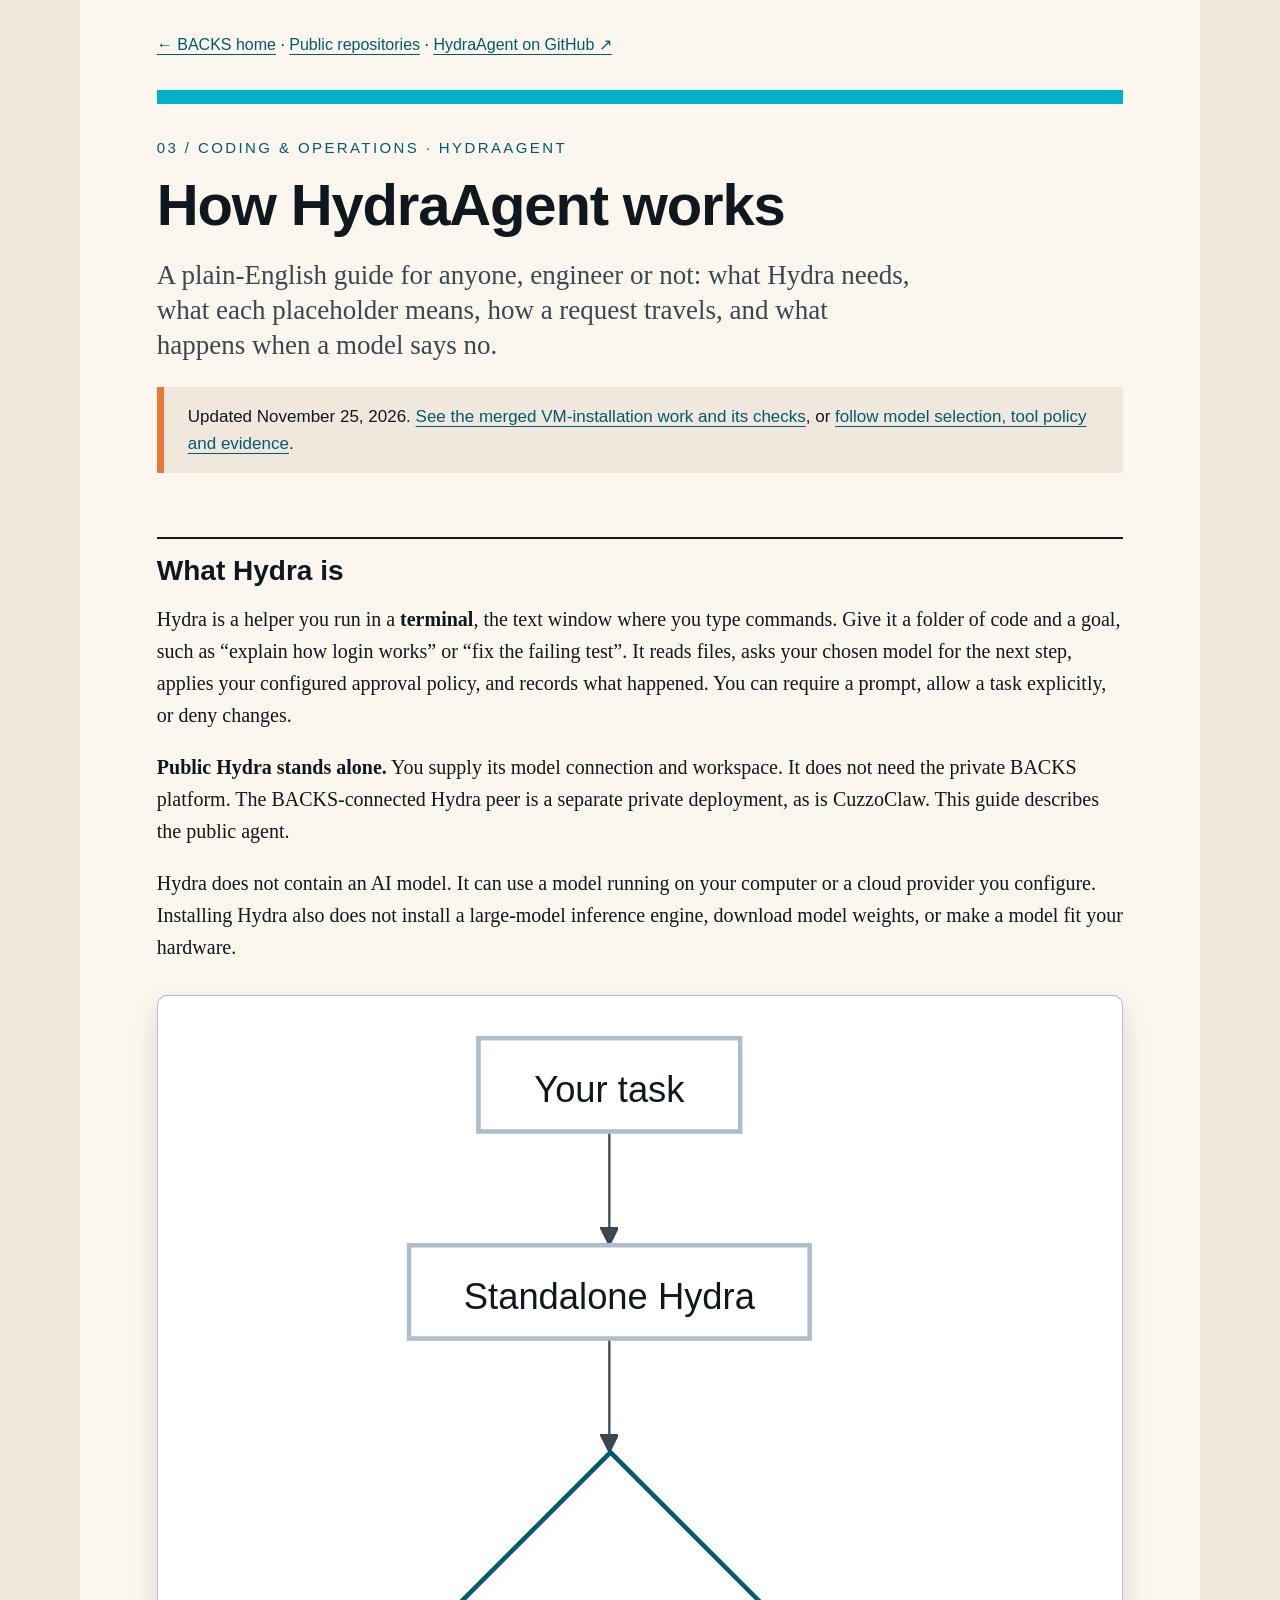
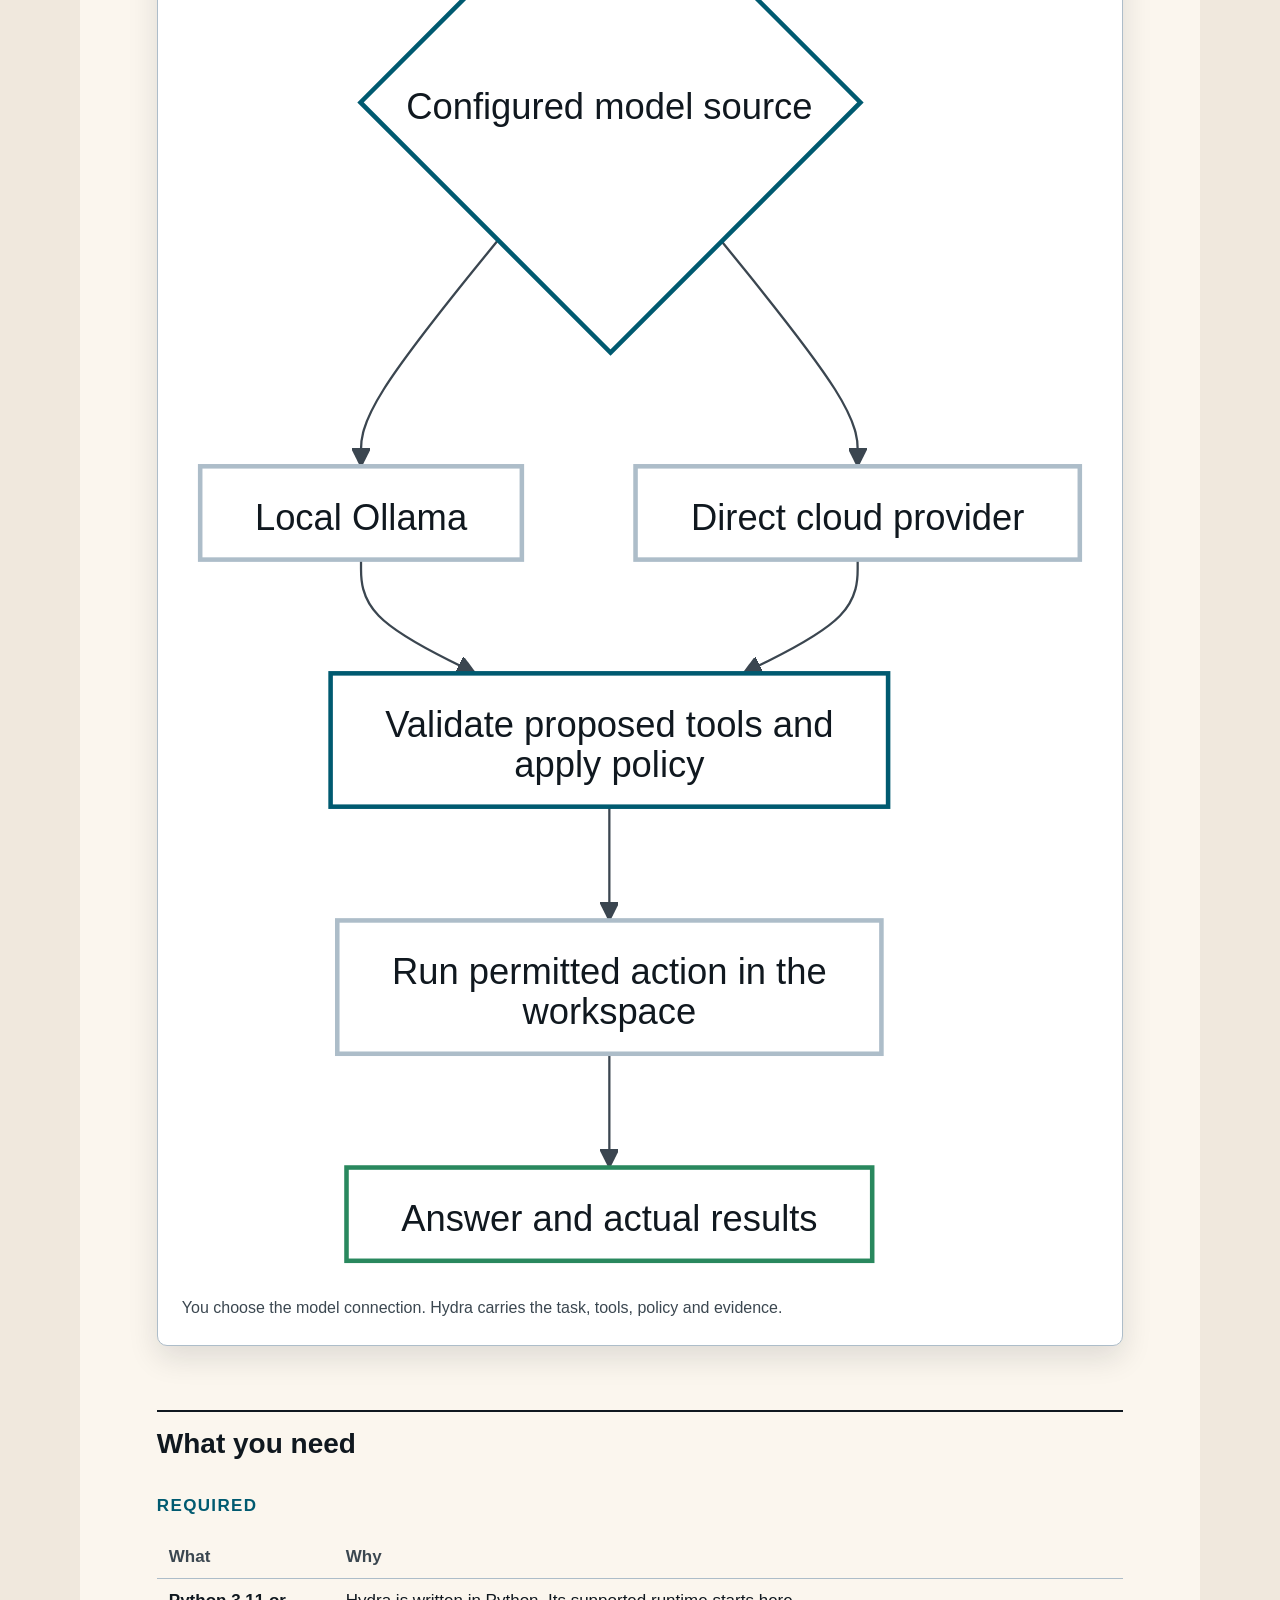
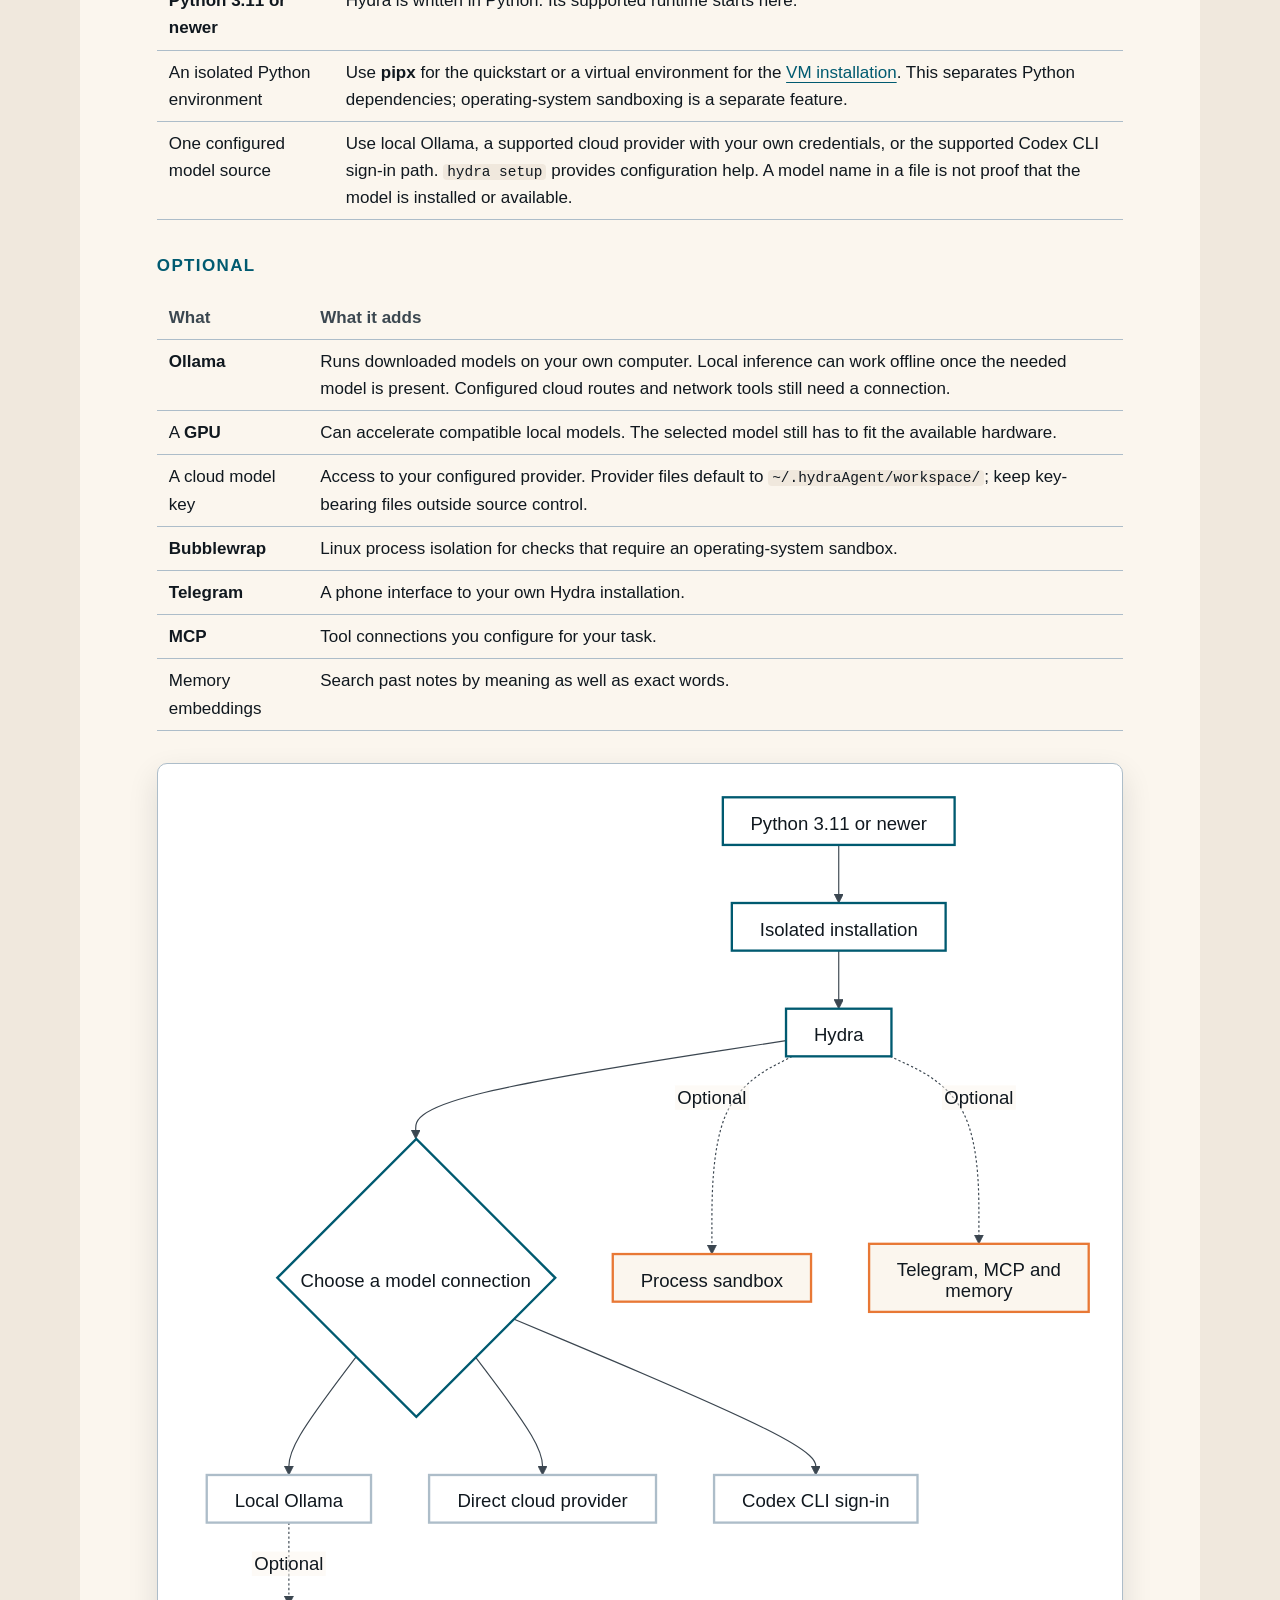
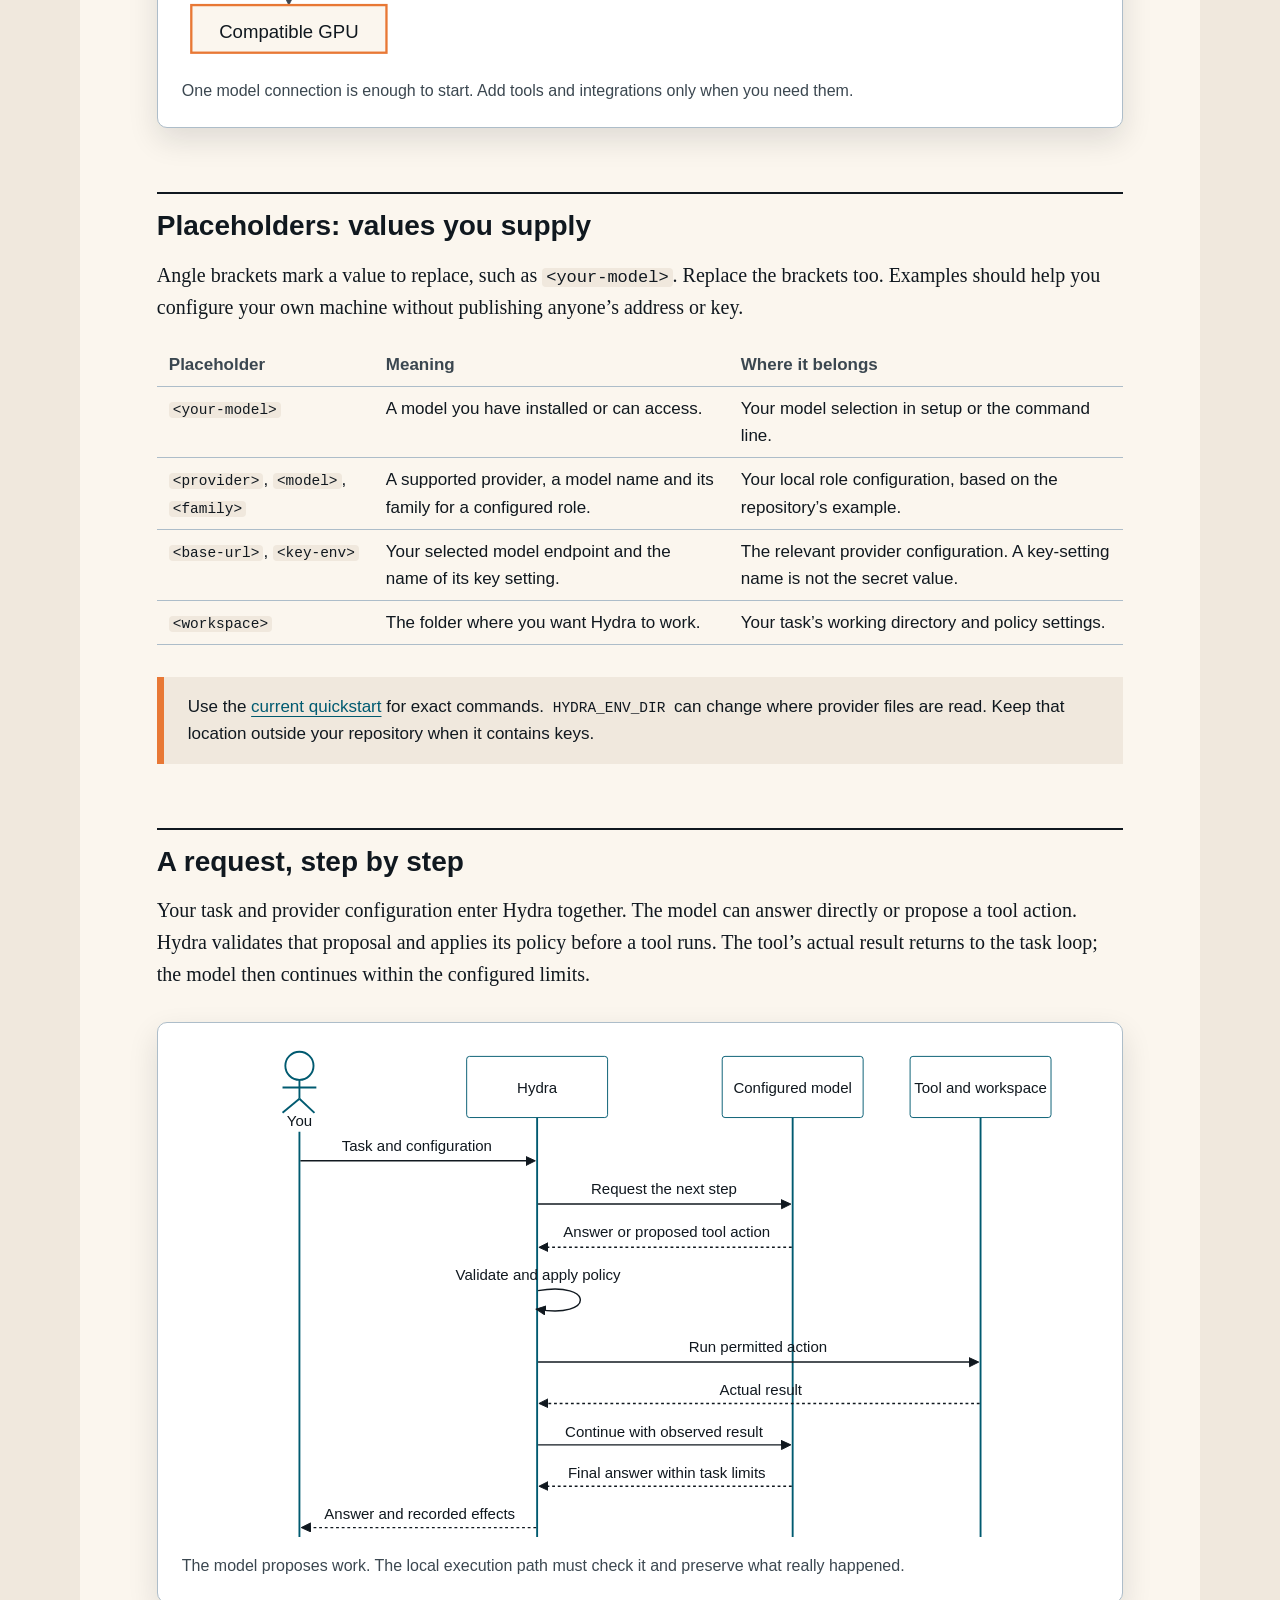
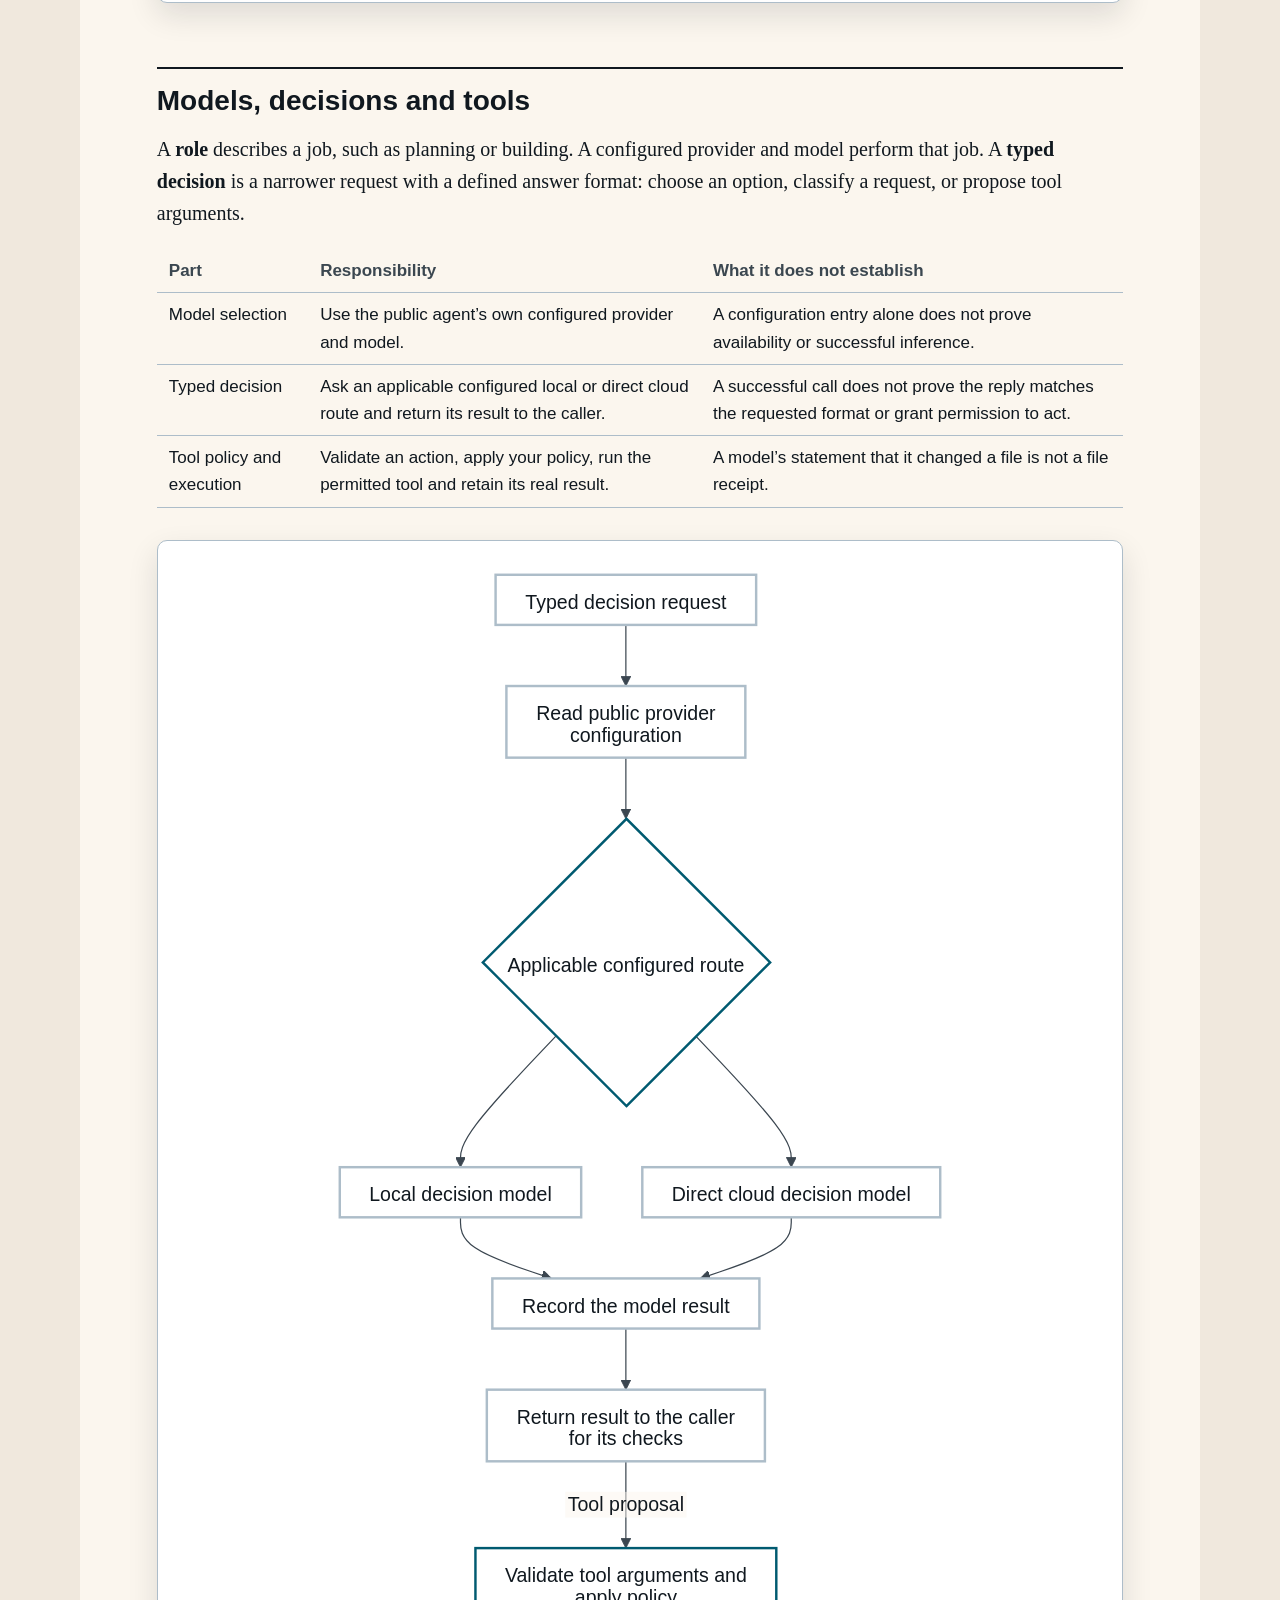
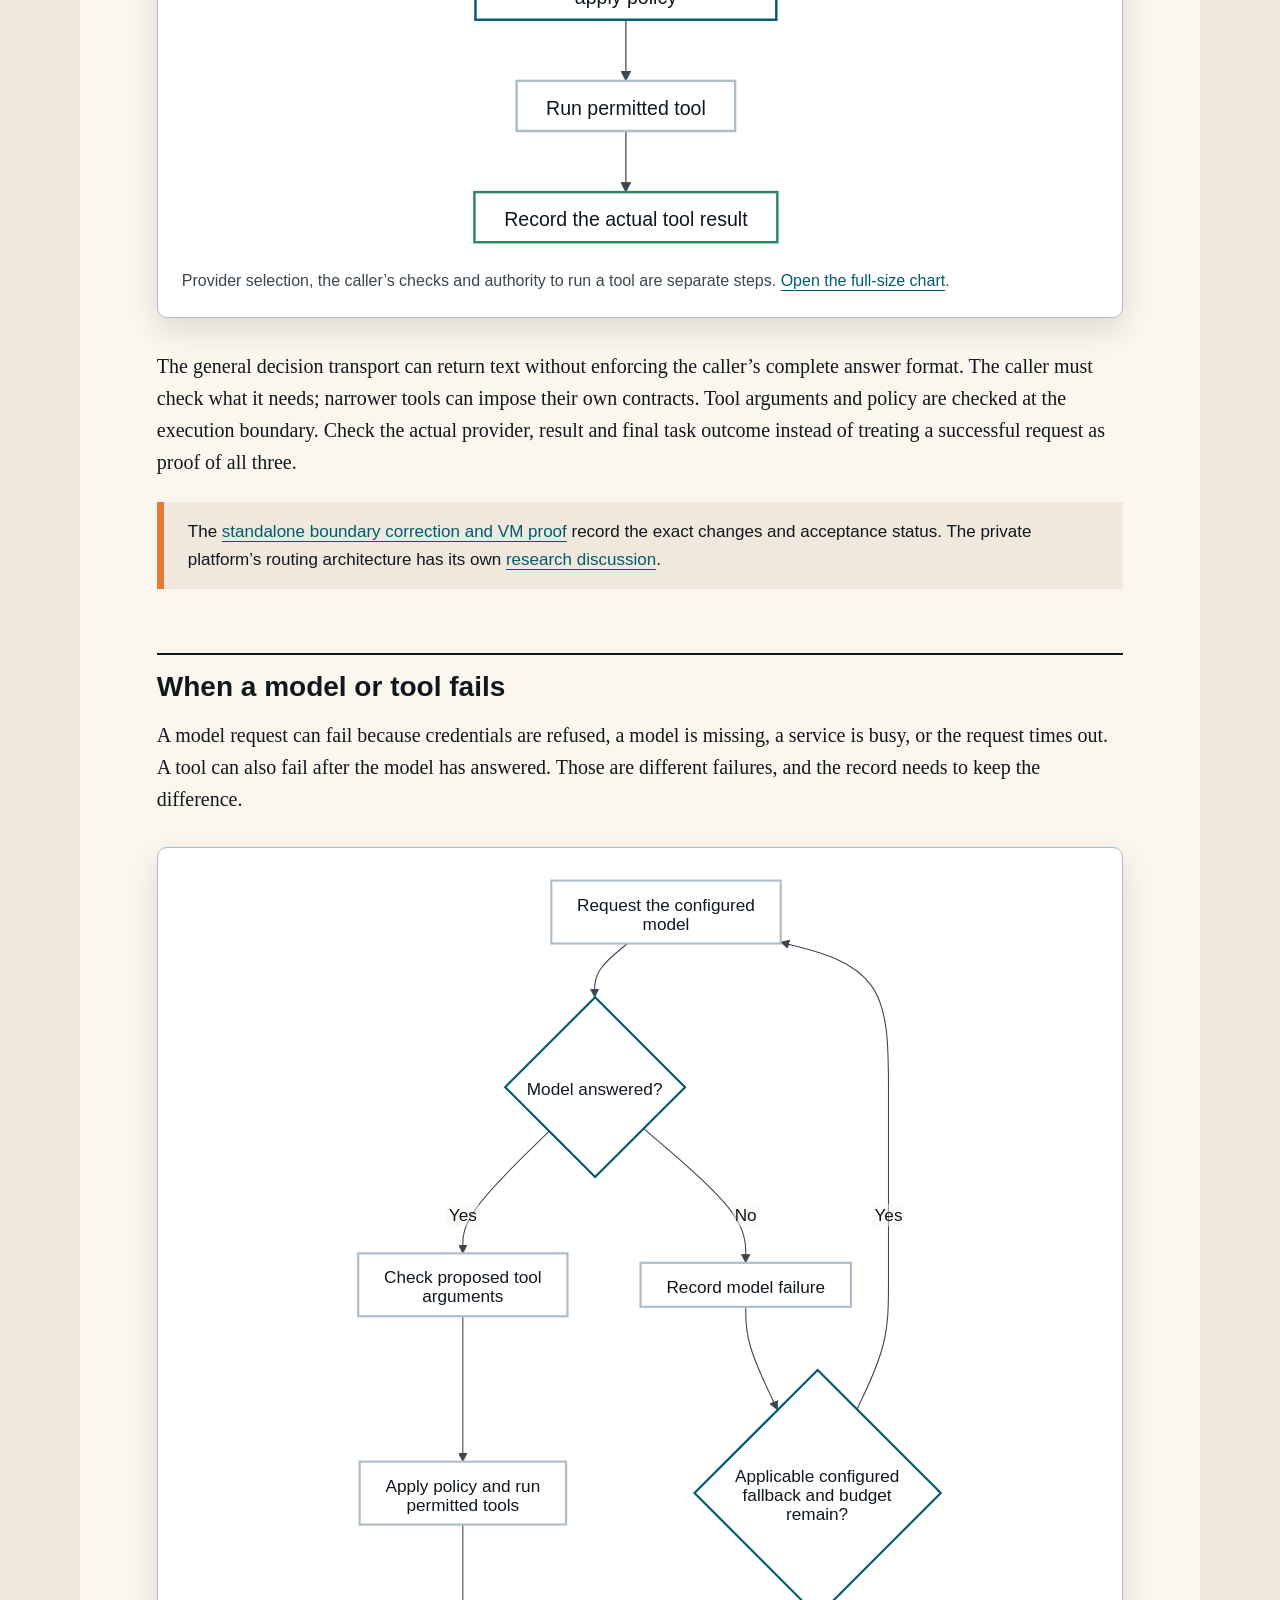
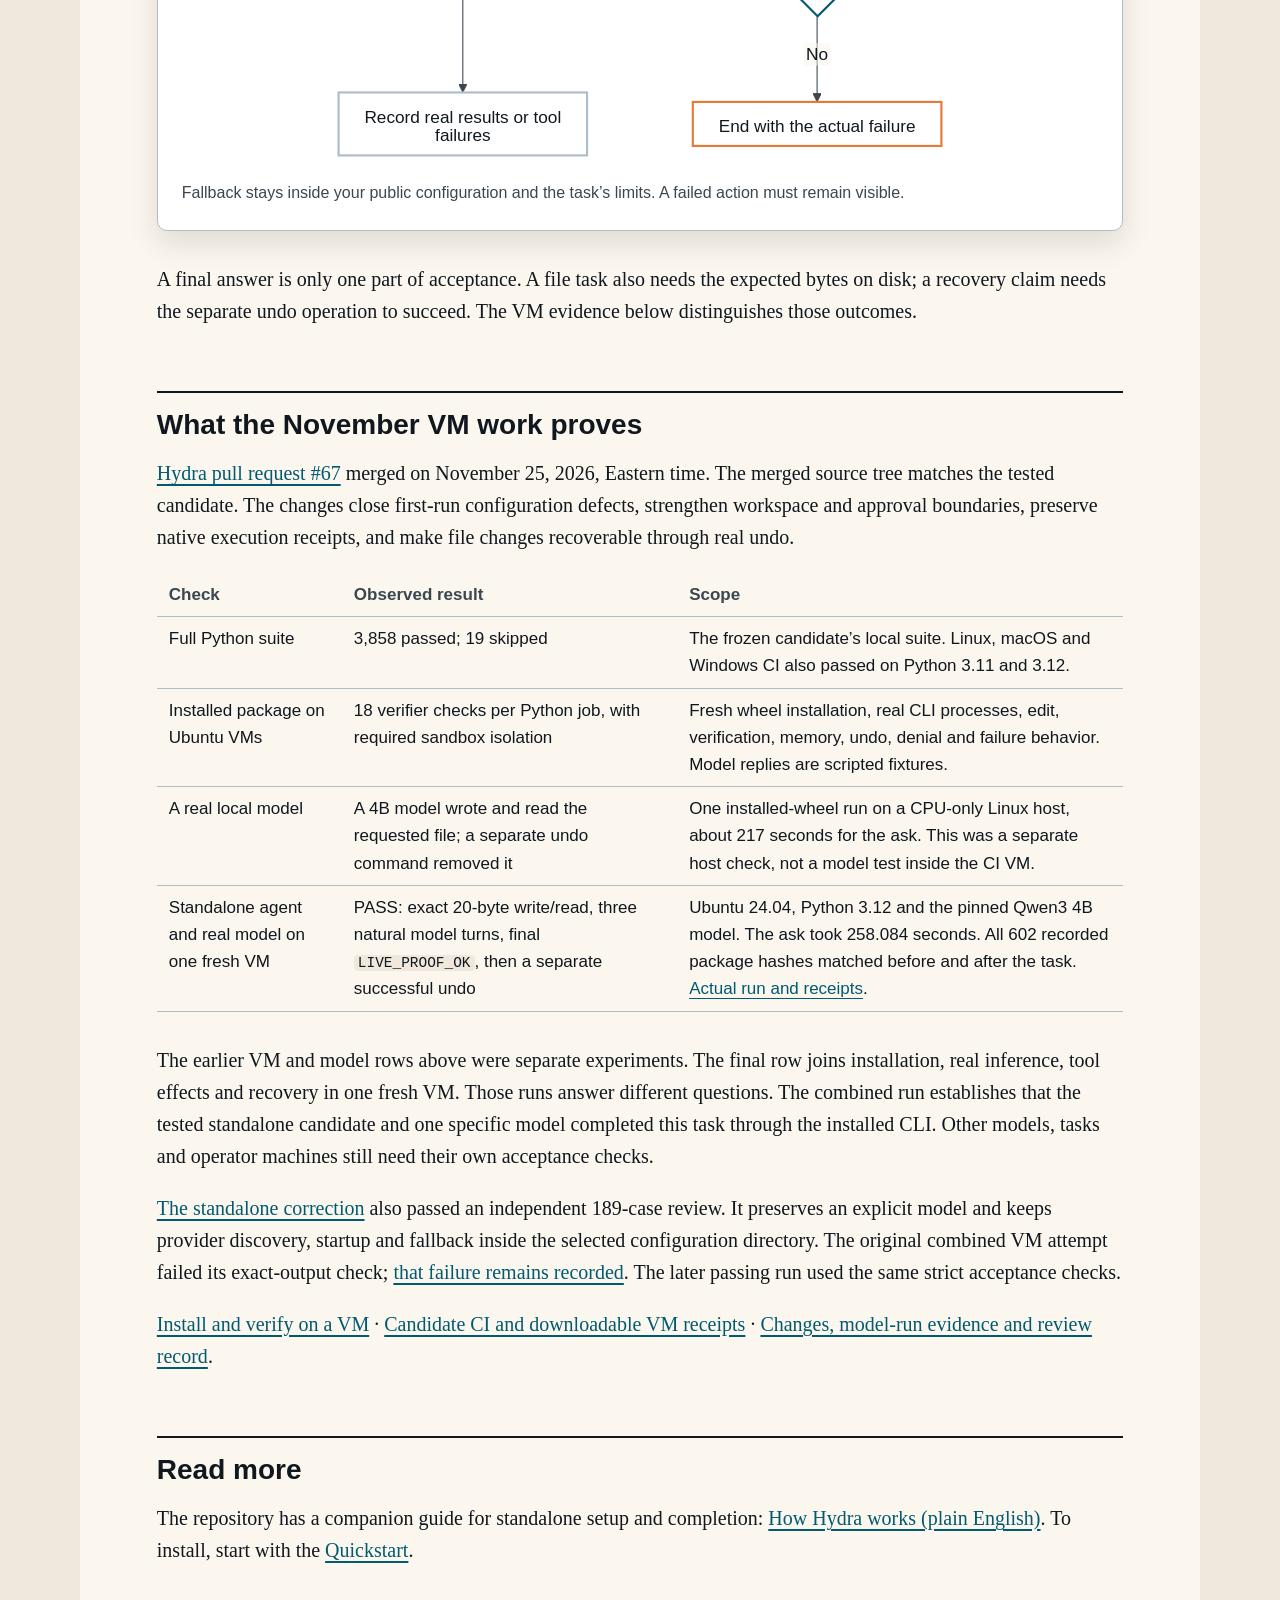
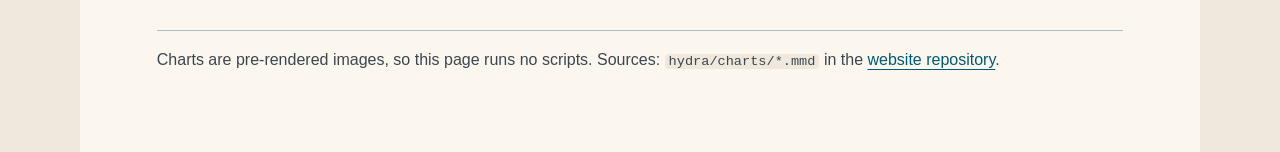
==== commit d9c9f3d9: "docs: record verified standalone VM effects and the reasons for the routing repair" ====
--- a/hydra/index.html
+++ b/hydra/index.html
@@ -70,8 +70,10 @@
 <tr><td>Full Python suite</td><td>3,858 passed; 19 skipped</td><td>The frozen candidate’s local suite. Linux, macOS and Windows CI also passed on Python 3.11 and 3.12.</td></tr>
 <tr><td>Installed package on Ubuntu VMs</td><td>18 verifier checks per Python job, with required sandbox isolation</td><td>Fresh wheel installation, real CLI processes, edit, verification, memory, undo, denial and failure behavior. Model replies are scripted fixtures.</td></tr>
 <tr><td>A real local model</td><td>A 4B model wrote and read the requested file; a separate undo command removed it</td><td>One installed-wheel run on a CPU-only Linux host, about 217 seconds for the ask. This was a separate host check, not a model test inside the CI VM.</td></tr>
+<tr><td>Standalone agent and real model on one fresh VM</td><td>PASS: exact 20-byte write/read, three natural model turns, final <code>LIVE_PROOF_OK</code>, then a separate successful undo</td><td>Ubuntu 24.04, Python 3.12 and the pinned Qwen3 4B model. The ask took 258.084 seconds. All 602 recorded package hashes matched before and after the task. <a href="https://github.com/Tcuzzo/HydraAgent_public/actions/runs/45758597267">Actual run and receipts</a>.</td></tr>
 </tbody></table>
-<p>The VM path and the model path answer different questions. The VM check establishes installation and execution boundaries. The real-model run establishes that one specific model completed one task through those tools. Neither proves every model, remote integration or operator machine works.</p>
+<p>The earlier VM and model rows above were separate experiments. The final row joins installation, real inference, tool effects and recovery in one fresh VM. Those runs answer different questions. The combined run establishes that the tested standalone candidate and one specific model completed this task through the installed CLI. Other models, tasks and operator machines still need their own acceptance checks.</p>
+<p><a href="https://github.com/Tcuzzo/HydraAgent_public/pull/69">The standalone correction</a> also passed an independent 189-case review. It preserves an explicit model and keeps provider discovery, startup and fallback inside the selected configuration directory. The original combined VM attempt failed its exact-output check; <a href="https://github.com/Tcuzzo/HydraAgent_public/actions/runs/45750601942">that failure remains recorded</a>. The later passing run used the same strict acceptance checks.</p>
 <p><a href="https://github.com/Tcuzzo/HydraAgent_public/blob/13b9f4b44671fe99ed175965ba91401d6d75a8f0/docs/VM-INSTALL.md">Install and verify on a VM</a> · <a href="https://github.com/Tcuzzo/HydraAgent_public/actions/runs/45737513405">Candidate CI and downloadable VM receipts</a> · <a href="https://github.com/Tcuzzo/HydraAgent_public/pull/67">Changes, model-run evidence and review record</a>.</p>
 
 <h2 id="more">Read more</h2>
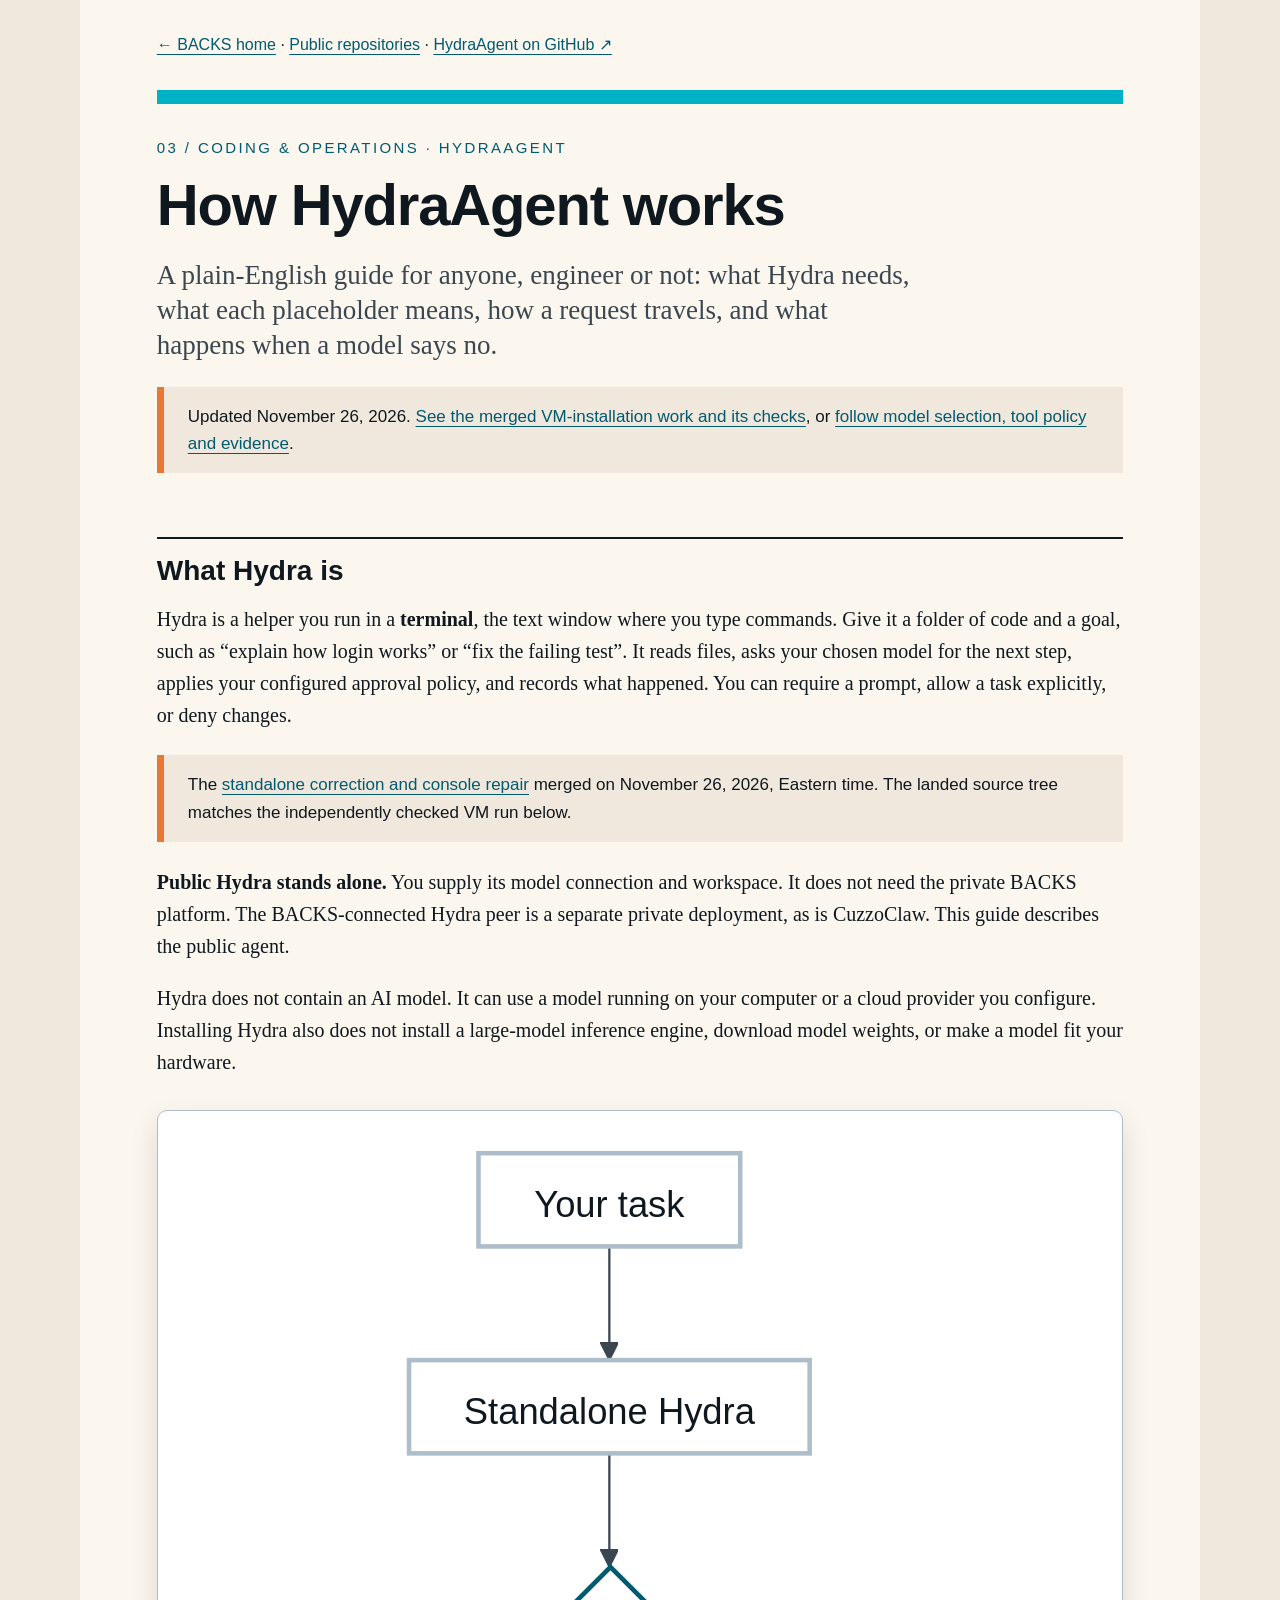
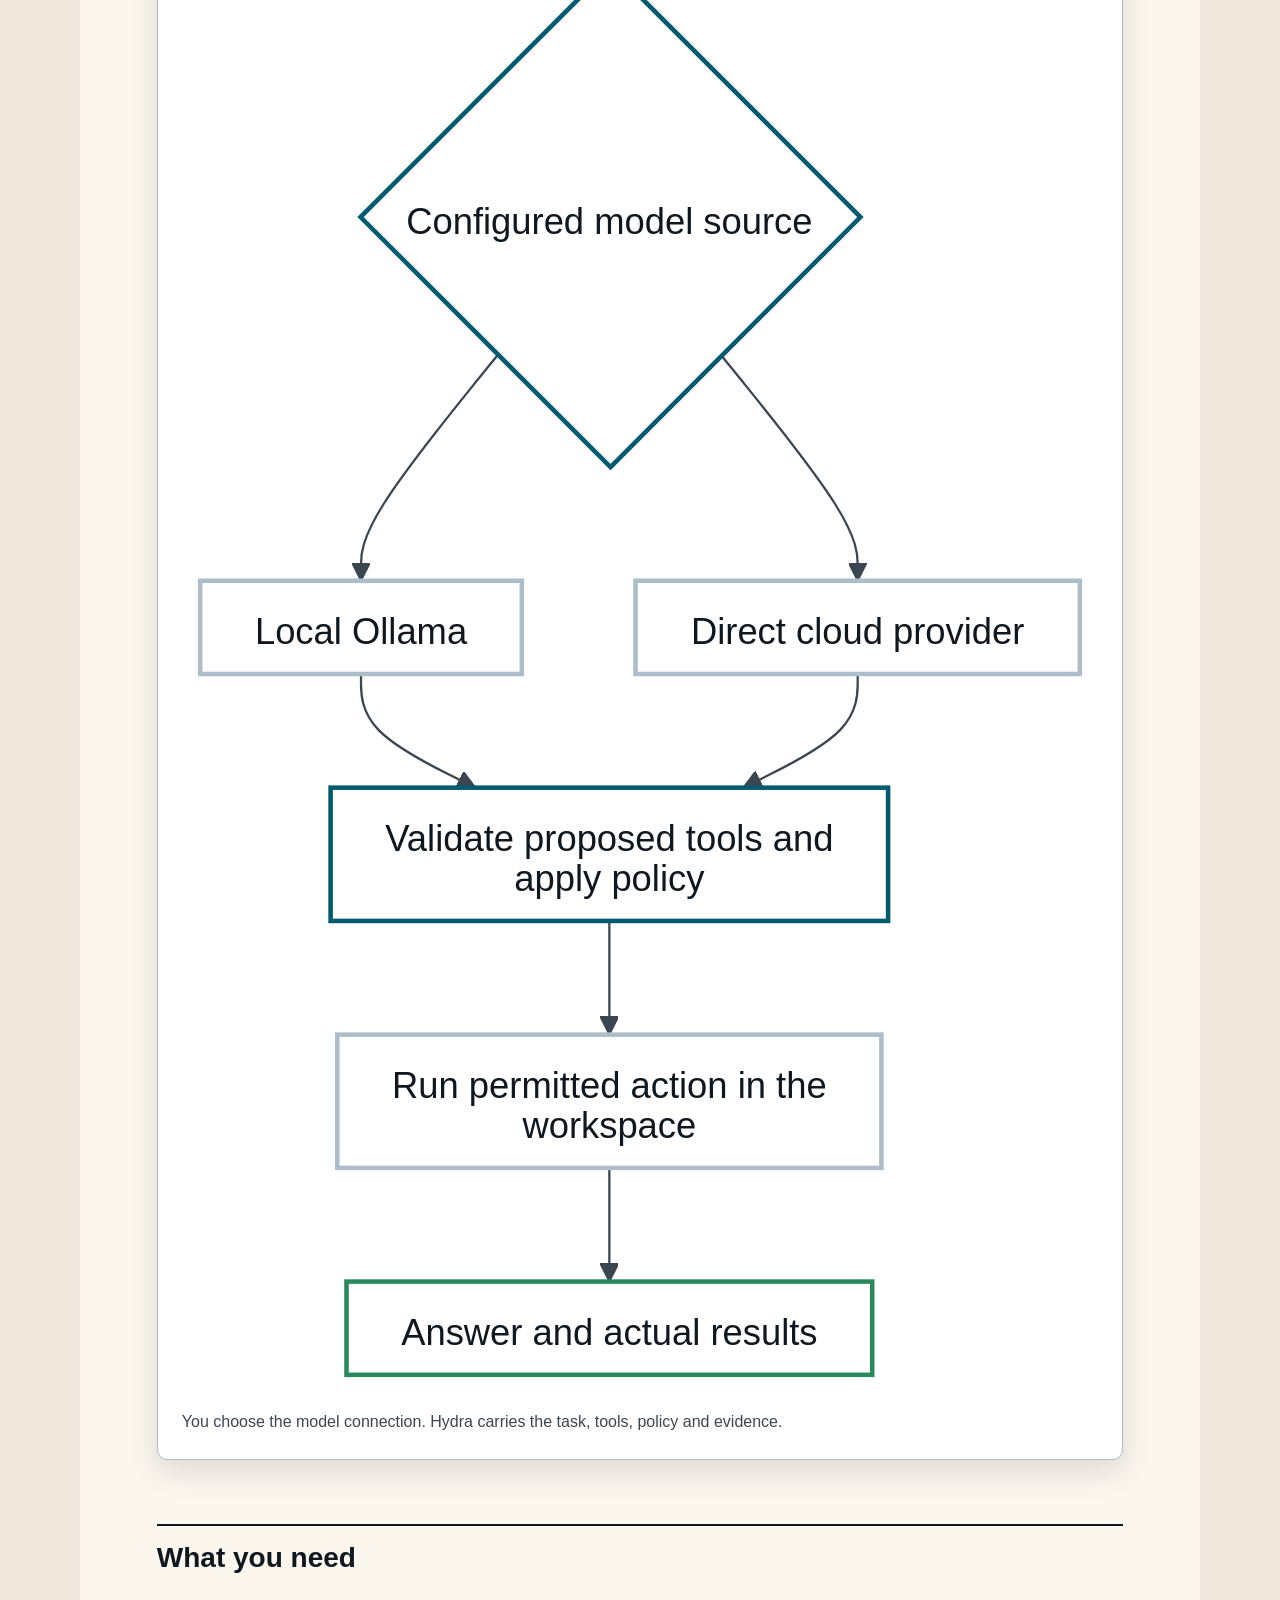
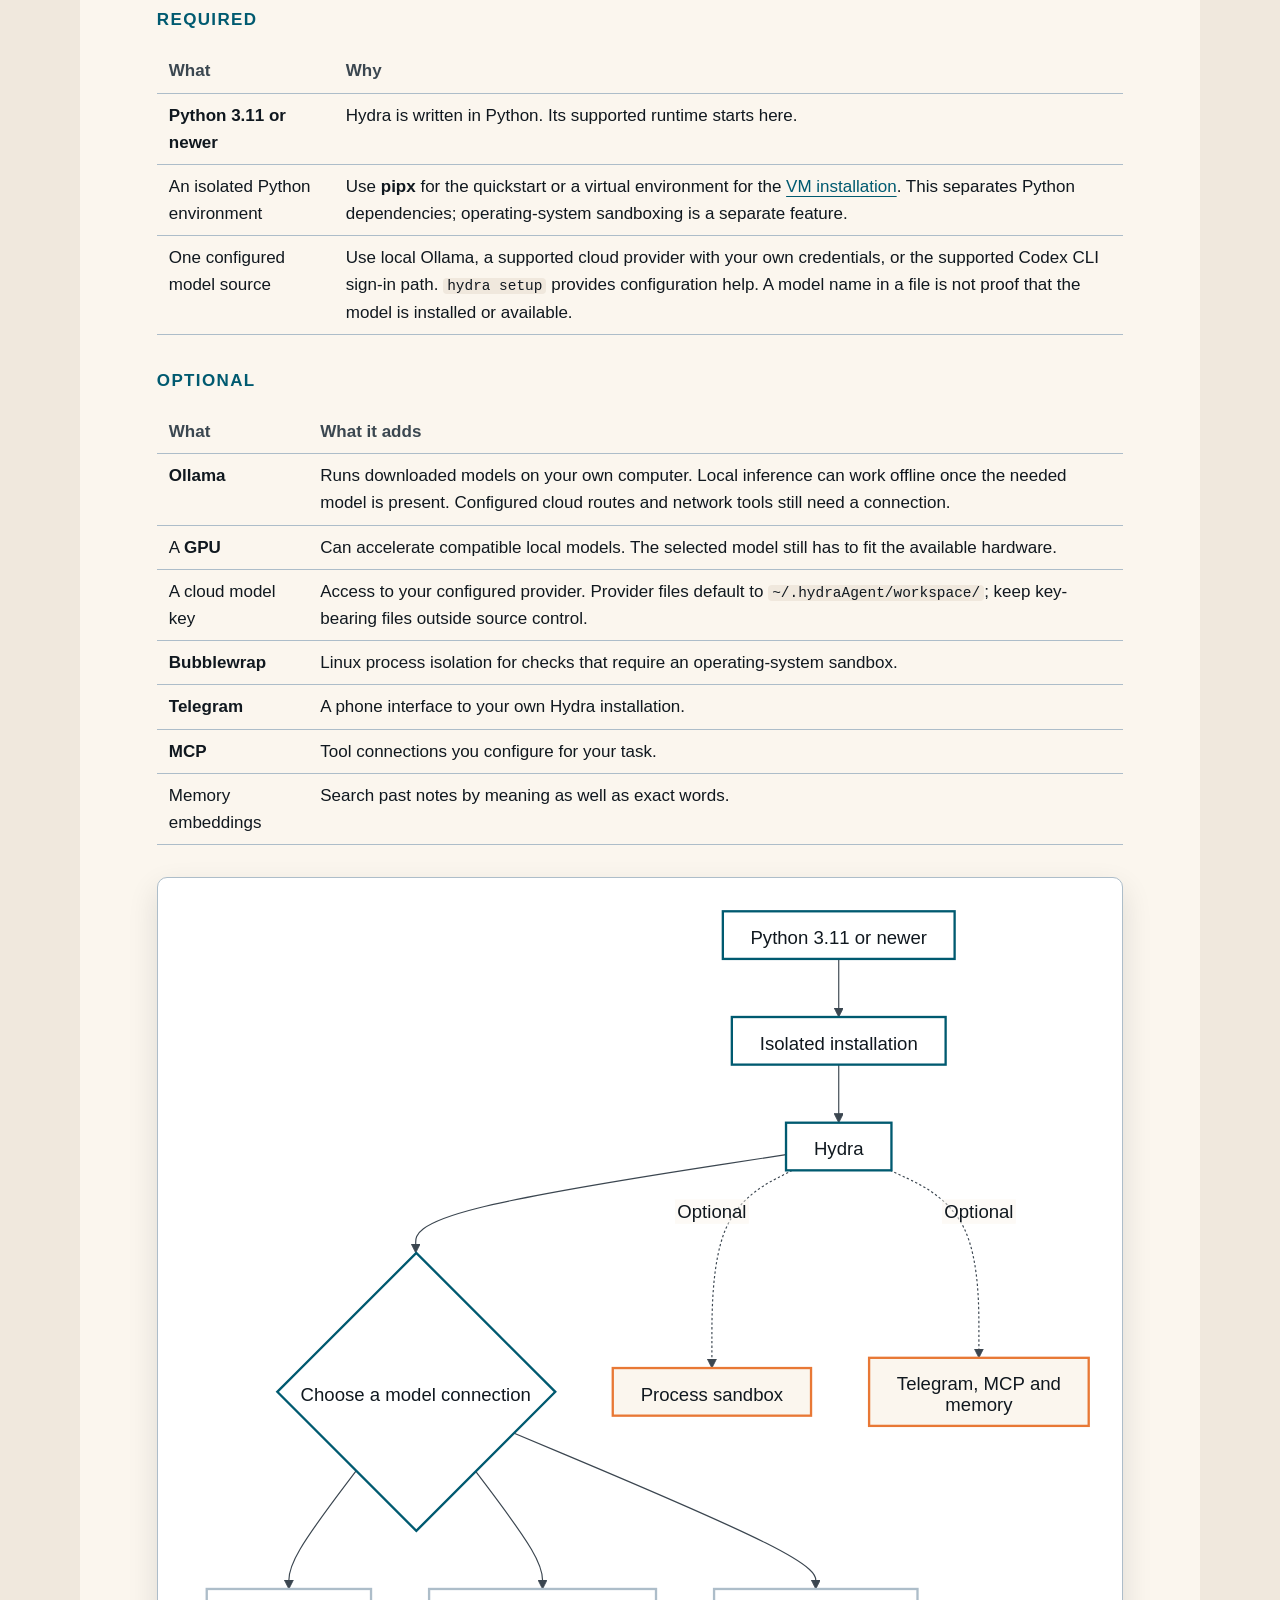
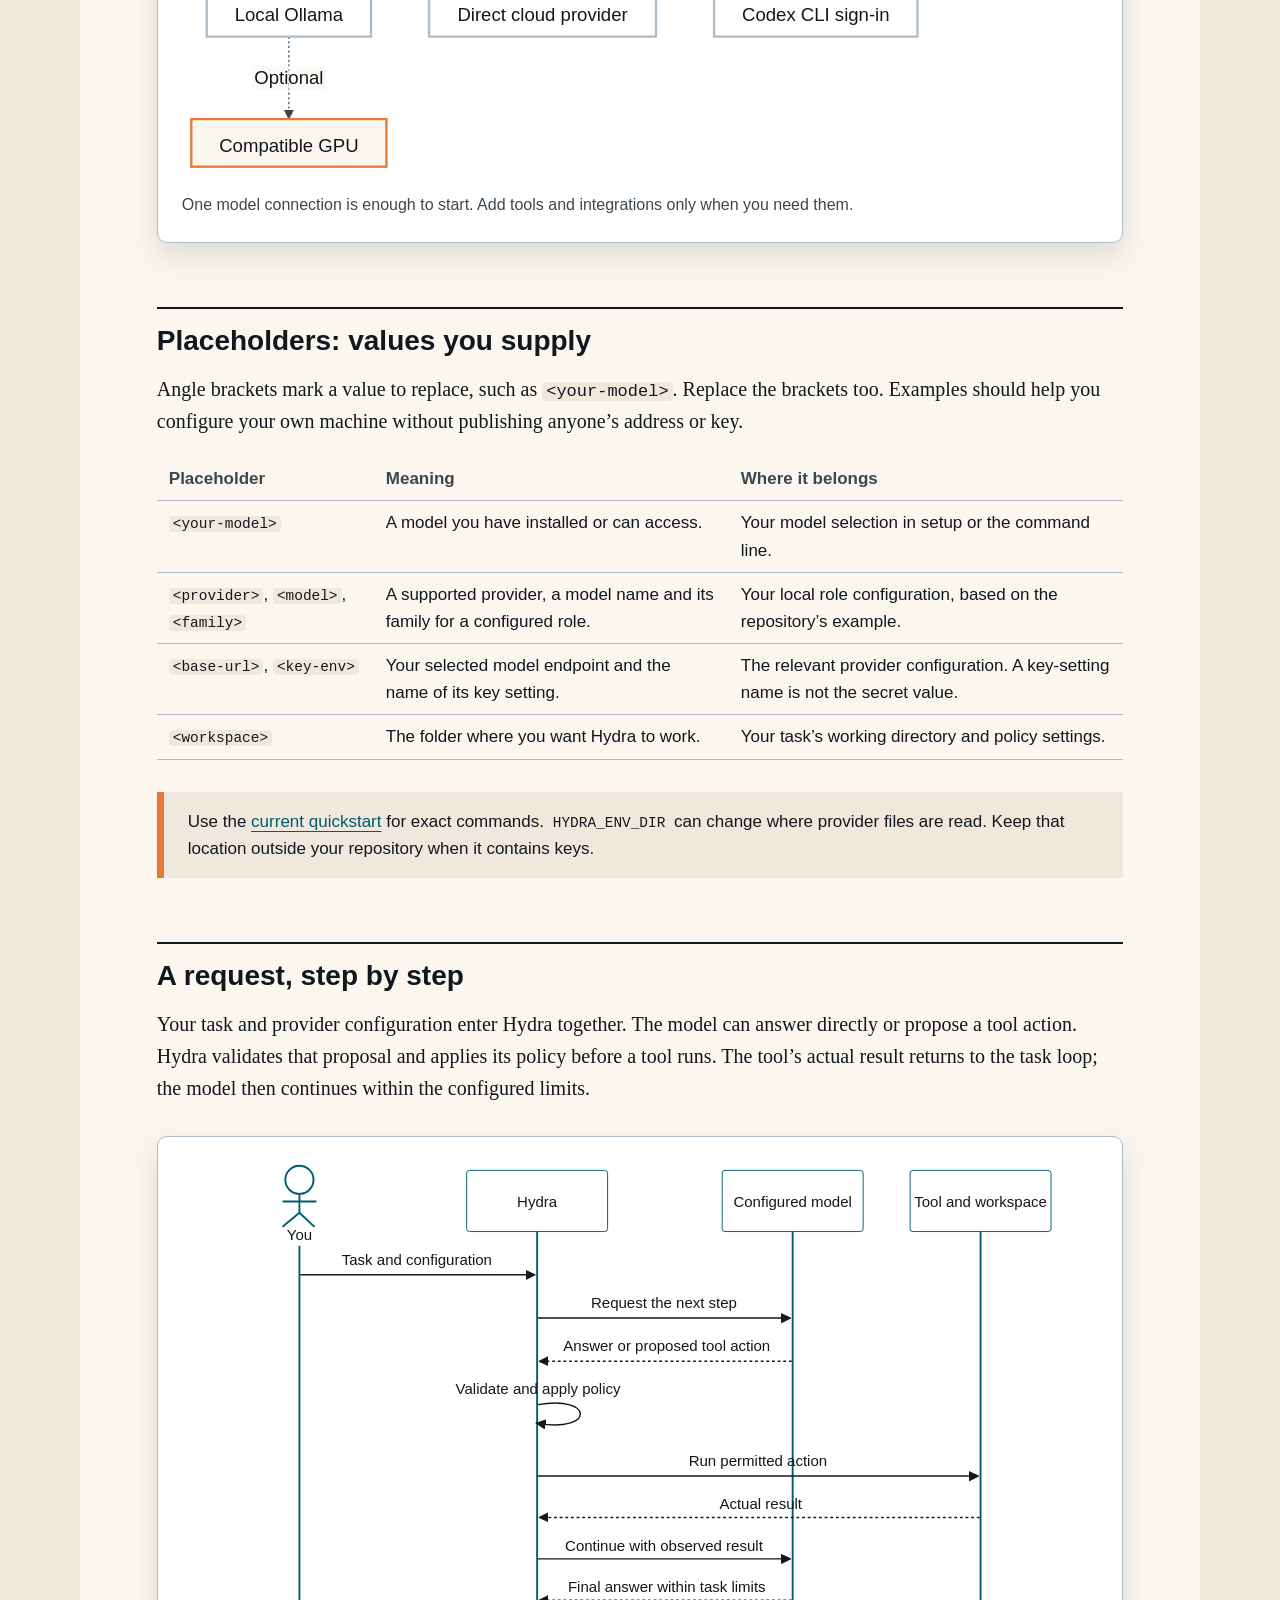
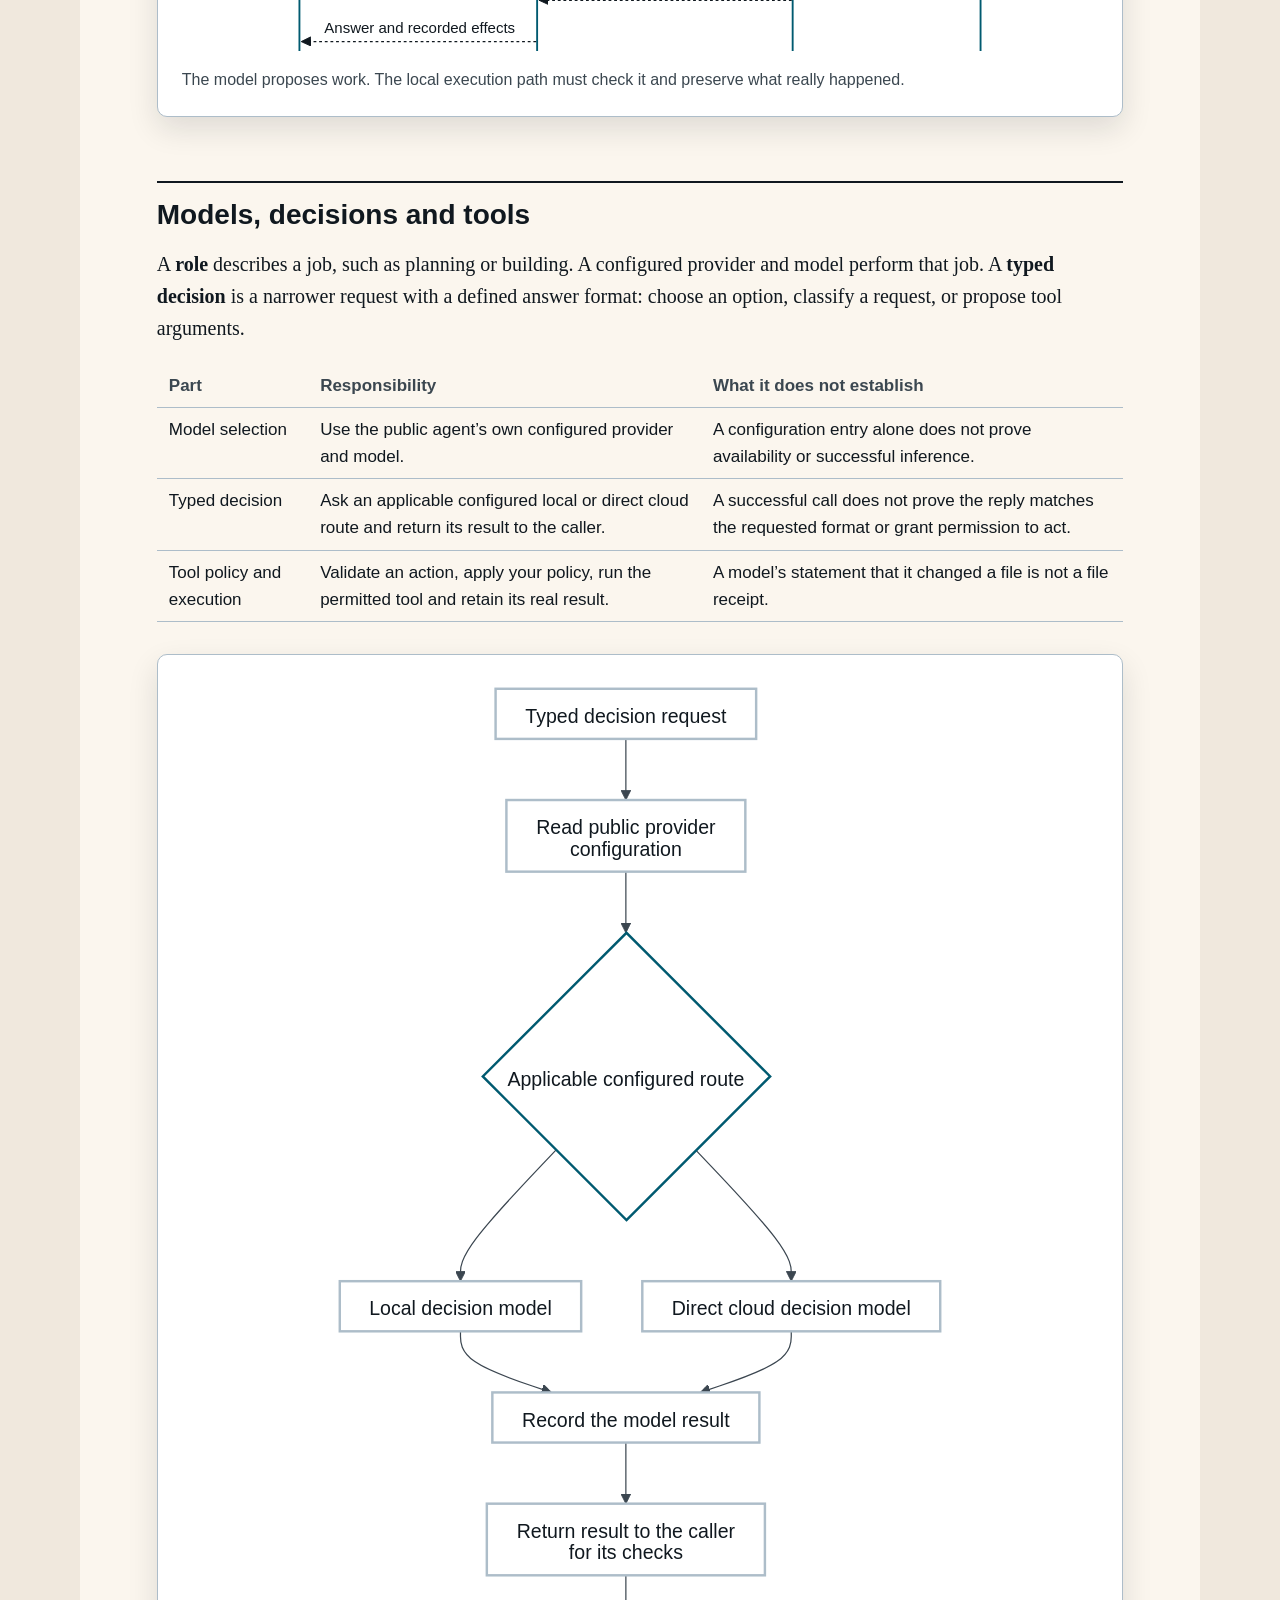
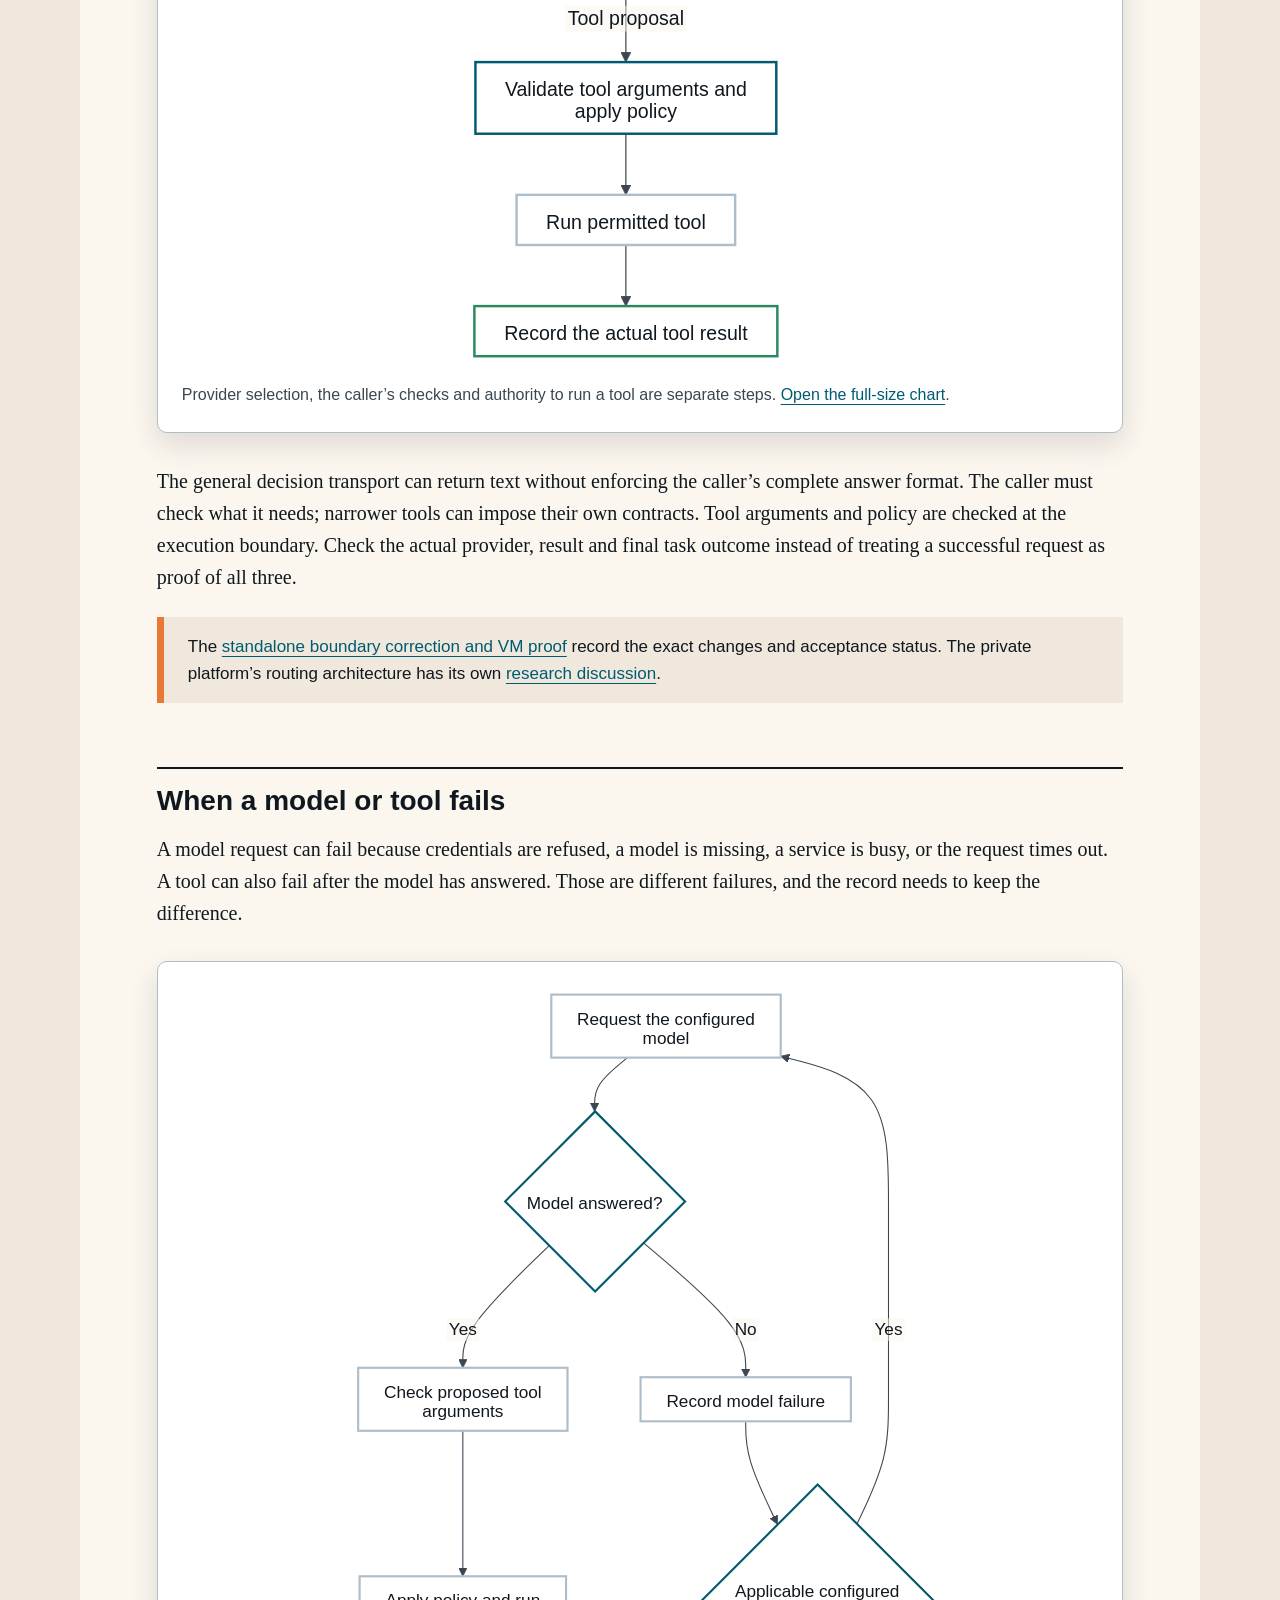
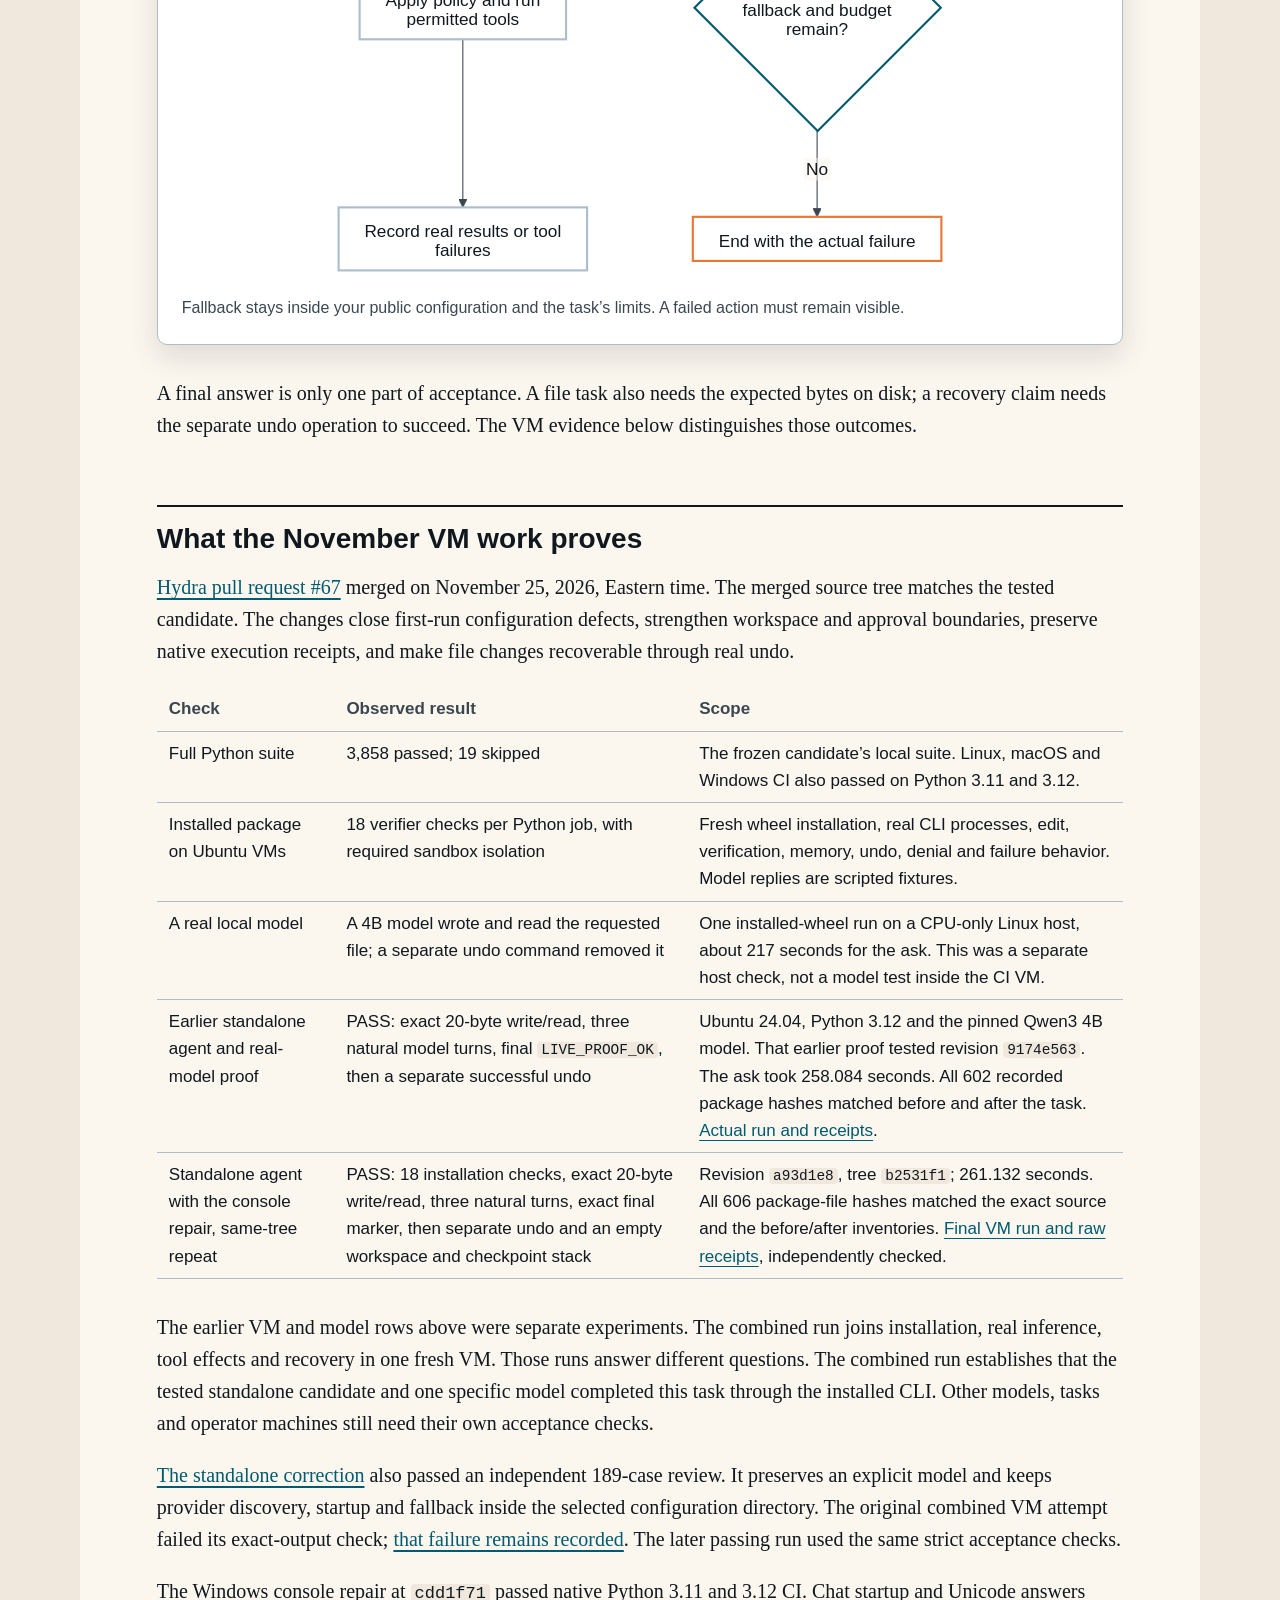
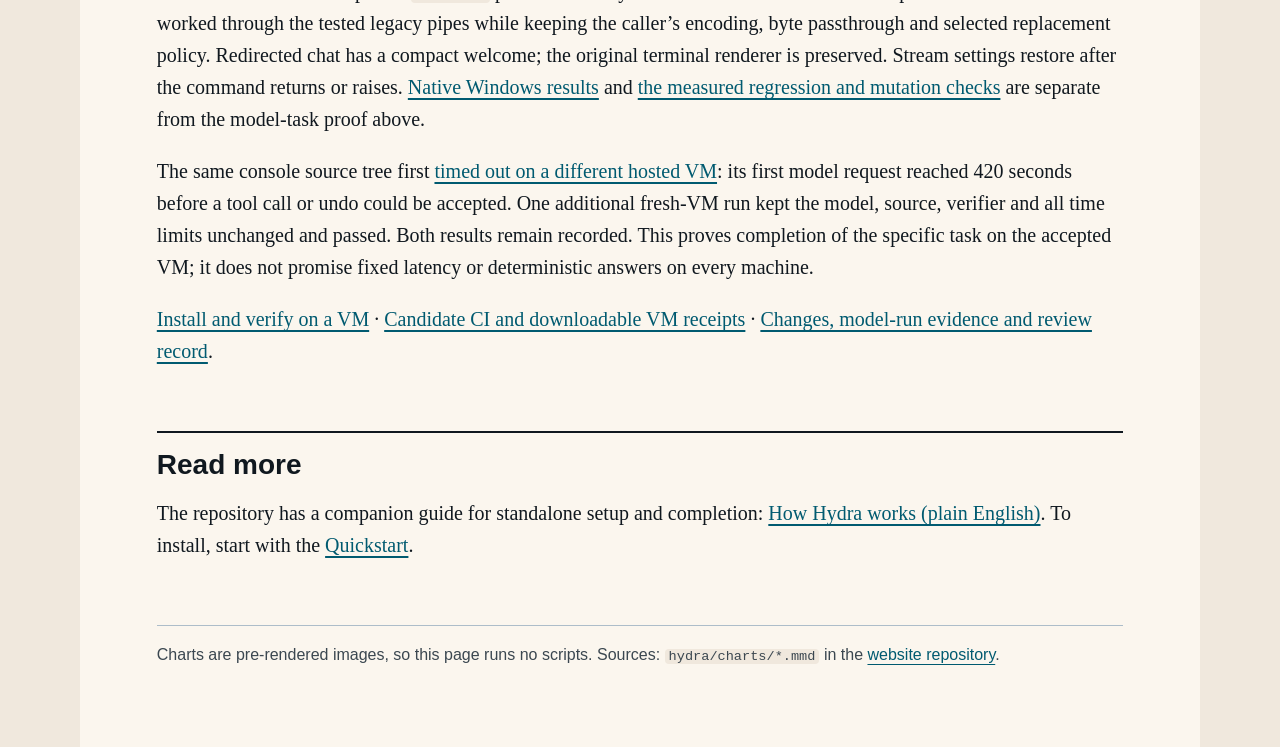
==== commit 2309064e: "Document the landed standalone Hydra proof and preserve failed VM evidence" ====
--- a/hydra/index.html
+++ b/hydra/index.html
@@ -6,11 +6,12 @@
 <p class="kicker">03 / CODING &amp; OPERATIONS · HYDRAAGENT</p>
 <h1>How HydraAgent works</h1>
 <p class="deck">A plain-English guide for anyone, engineer or not: what Hydra needs, what each placeholder means, how a request travels, and what happens when a model says no.</p>
-<p class="note">Updated November 25, 2026. <a href="#verified">See the merged VM-installation work and its checks</a>, or <a href="#routing">follow model selection, tool policy and evidence</a>.</p>
+<p class="note">Updated November 26, 2026. <a href="#verified">See the merged VM-installation work and its checks</a>, or <a href="#routing">follow model selection, tool policy and evidence</a>.</p>
 </header>
 
 <h2 id="what">What Hydra is</h2>
 <p>Hydra is a helper you run in a <strong>terminal</strong>, the text window where you type commands. Give it a folder of code and a goal, such as “explain how login works” or “fix the failing test”. It reads files, asks your chosen model for the next step, applies your configured approval policy, and records what happened. You can require a prompt, allow a task explicitly, or deny changes.</p>
+<p class="note">The <a href="https://github.com/Tcuzzo/HydraAgent_public/pull/69">standalone correction and console repair</a> merged on November 26, 2026, Eastern time. The landed source tree matches the independently checked VM run below.</p>
 <p><strong>Public Hydra stands alone.</strong> You supply its model connection and workspace. It does not need the private BACKS platform. The BACKS-connected Hydra peer is a separate private deployment, as is CuzzoClaw. This guide describes the public agent.</p>
 <p>Hydra does not contain an AI model. It can use a model running on your computer or a cloud provider you configure. Installing Hydra also does not install a large-model inference engine, download model weights, or make a model fit your hardware.</p>
 <figure><img alt="A goal enters the standalone Hydra agent. Your configuration selects a local Ollama model or a directly configured cloud model. Hydra checks proposed tool actions against its policy, runs permitted actions in your workspace, and returns an answer with recorded results." src="figures/overview.svg"/><figcaption>You choose the model connection. Hydra carries the task, tools, policy and evidence.</figcaption></figure>
@@ -70,10 +71,13 @@
 <tr><td>Full Python suite</td><td>3,858 passed; 19 skipped</td><td>The frozen candidate’s local suite. Linux, macOS and Windows CI also passed on Python 3.11 and 3.12.</td></tr>
 <tr><td>Installed package on Ubuntu VMs</td><td>18 verifier checks per Python job, with required sandbox isolation</td><td>Fresh wheel installation, real CLI processes, edit, verification, memory, undo, denial and failure behavior. Model replies are scripted fixtures.</td></tr>
 <tr><td>A real local model</td><td>A 4B model wrote and read the requested file; a separate undo command removed it</td><td>One installed-wheel run on a CPU-only Linux host, about 217 seconds for the ask. This was a separate host check, not a model test inside the CI VM.</td></tr>
-<tr><td>Standalone agent and real model on one fresh VM</td><td>PASS: exact 20-byte write/read, three natural model turns, final <code>LIVE_PROOF_OK</code>, then a separate successful undo</td><td>Ubuntu 24.04, Python 3.12 and the pinned Qwen3 4B model. The ask took 258.084 seconds. All 602 recorded package hashes matched before and after the task. <a href="https://github.com/Tcuzzo/HydraAgent_public/actions/runs/45758597267">Actual run and receipts</a>.</td></tr>
+<tr><td>Earlier standalone agent and real-model proof</td><td>PASS: exact 20-byte write/read, three natural model turns, final <code>LIVE_PROOF_OK</code>, then a separate successful undo</td><td>Ubuntu 24.04, Python 3.12 and the pinned Qwen3 4B model. That earlier proof tested revision <code>9174e563</code>. The ask took 258.084 seconds. All 602 recorded package hashes matched before and after the task. <a href="https://github.com/Tcuzzo/HydraAgent_public/actions/runs/45758597267">Actual run and receipts</a>.</td></tr>
+<tr><td>Standalone agent with the console repair, same-tree repeat</td><td>PASS: 18 installation checks, exact 20-byte write/read, three natural turns, exact final marker, then separate undo and an empty workspace and checkpoint stack</td><td>Revision <code>a93d1e8</code>, tree <code>b2531f1</code>; 261.132 seconds. All 606 package-file hashes matched the exact source and the before/after inventories. <a href="https://github.com/Tcuzzo/HydraAgent_public/actions/runs/45769533415">Final VM run and raw receipts</a>, independently checked.</td></tr>
 </tbody></table>
-<p>The earlier VM and model rows above were separate experiments. The final row joins installation, real inference, tool effects and recovery in one fresh VM. Those runs answer different questions. The combined run establishes that the tested standalone candidate and one specific model completed this task through the installed CLI. Other models, tasks and operator machines still need their own acceptance checks.</p>
+<p>The earlier VM and model rows above were separate experiments. The combined run joins installation, real inference, tool effects and recovery in one fresh VM. Those runs answer different questions. The combined run establishes that the tested standalone candidate and one specific model completed this task through the installed CLI. Other models, tasks and operator machines still need their own acceptance checks.</p>
 <p><a href="https://github.com/Tcuzzo/HydraAgent_public/pull/69">The standalone correction</a> also passed an independent 189-case review. It preserves an explicit model and keeps provider discovery, startup and fallback inside the selected configuration directory. The original combined VM attempt failed its exact-output check; <a href="https://github.com/Tcuzzo/HydraAgent_public/actions/runs/45750601942">that failure remains recorded</a>. The later passing run used the same strict acceptance checks.</p>
+<p id="console-output">The Windows console repair at <code>cdd1f71</code> passed native Python 3.11 and 3.12 CI. Chat startup and Unicode answers worked through the tested legacy pipes while keeping the caller’s encoding, byte passthrough and selected replacement policy. Redirected chat has a compact welcome; the original terminal renderer is preserved. Stream settings restore after the command returns or raises. <a href="https://github.com/Tcuzzo/HydraAgent_public/actions/runs/45765807485">Native Windows results</a> and <a href="https://github.com/Tcuzzo/HydraAgent_public/actions/runs/45765807612">the measured regression and mutation checks</a> are separate from the model-task proof above.</p>
+<p>The same console source tree first <a href="https://github.com/Tcuzzo/HydraAgent_public/actions/runs/45766837815">timed out on a different hosted VM</a>: its first model request reached 420 seconds before a tool call or undo could be accepted. One additional fresh-VM run kept the model, source, verifier and all time limits unchanged and passed. Both results remain recorded. This proves completion of the specific task on the accepted VM; it does not promise fixed latency or deterministic answers on every machine.</p>
 <p><a href="https://github.com/Tcuzzo/HydraAgent_public/blob/13b9f4b44671fe99ed175965ba91401d6d75a8f0/docs/VM-INSTALL.md">Install and verify on a VM</a> · <a href="https://github.com/Tcuzzo/HydraAgent_public/actions/runs/45737513405">Candidate CI and downloadable VM receipts</a> · <a href="https://github.com/Tcuzzo/HydraAgent_public/pull/67">Changes, model-run evidence and review record</a>.</p>
 
 <h2 id="more">Read more</h2>
